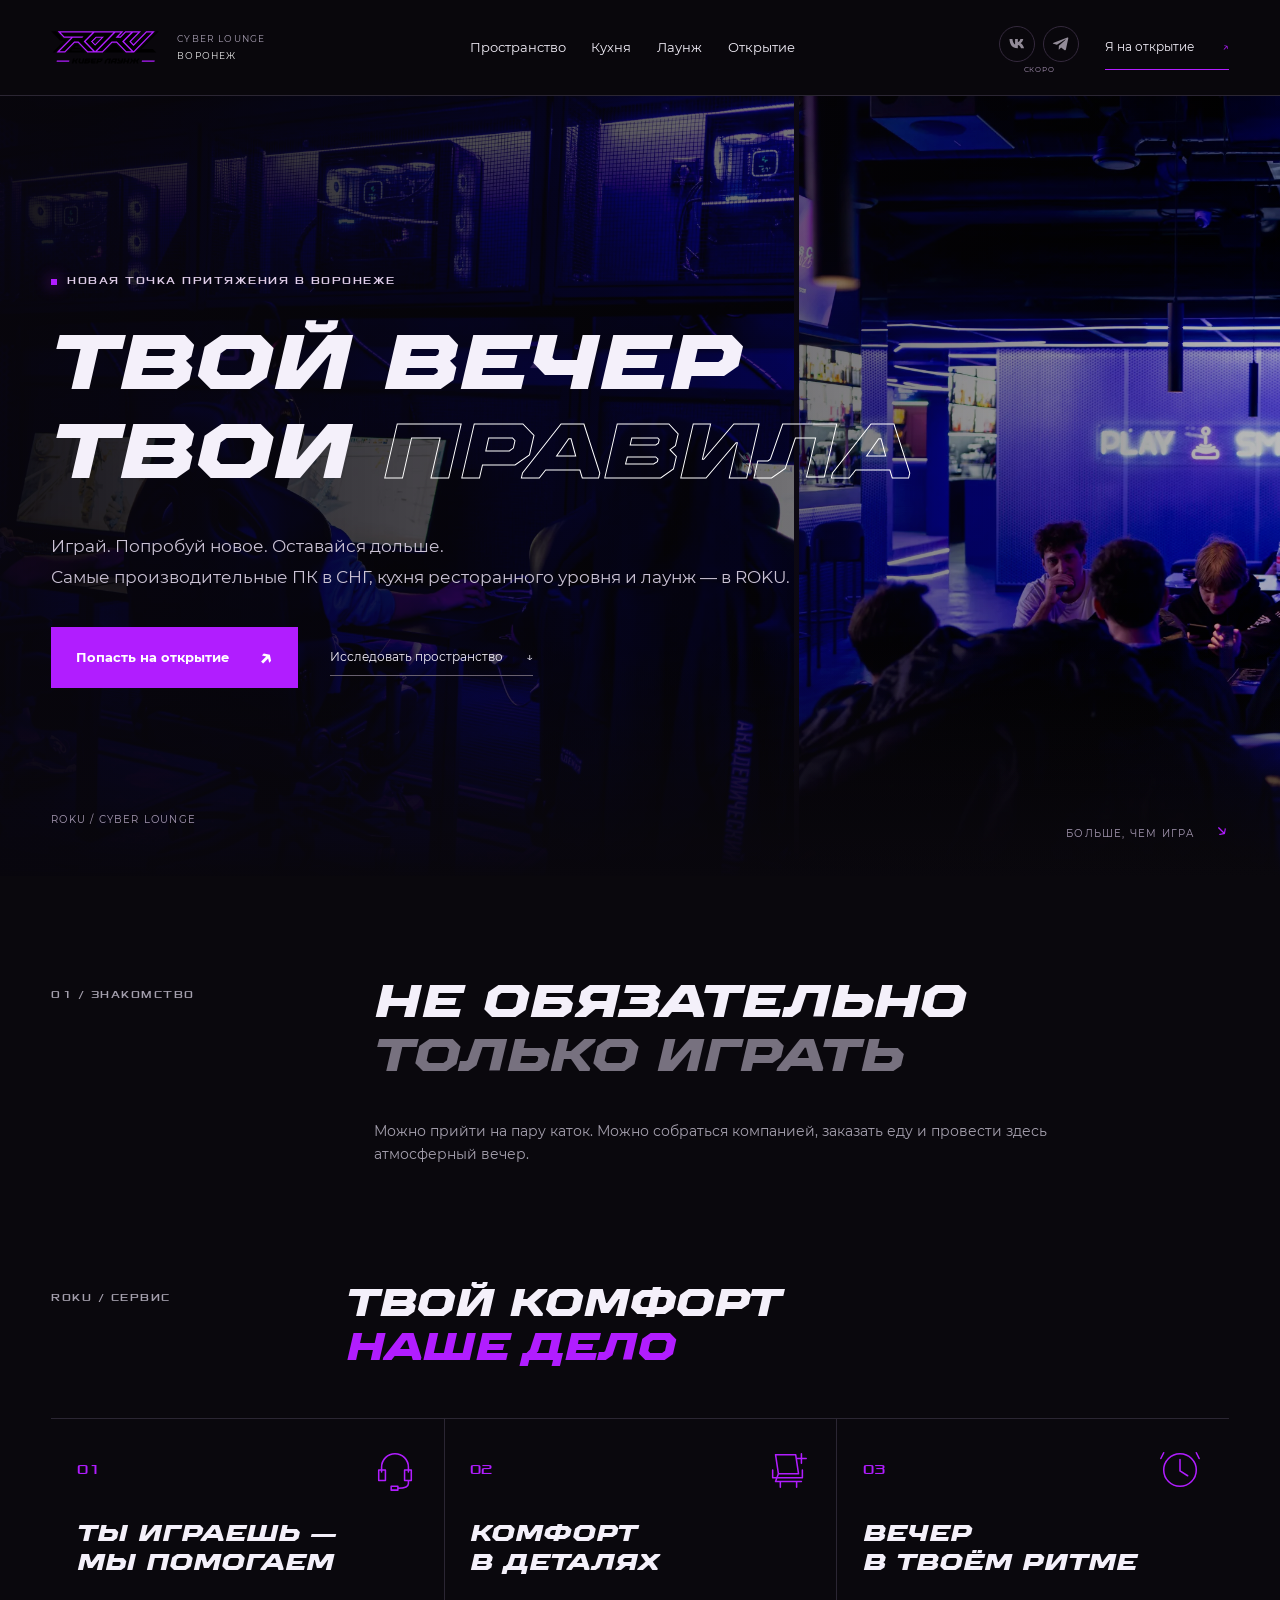
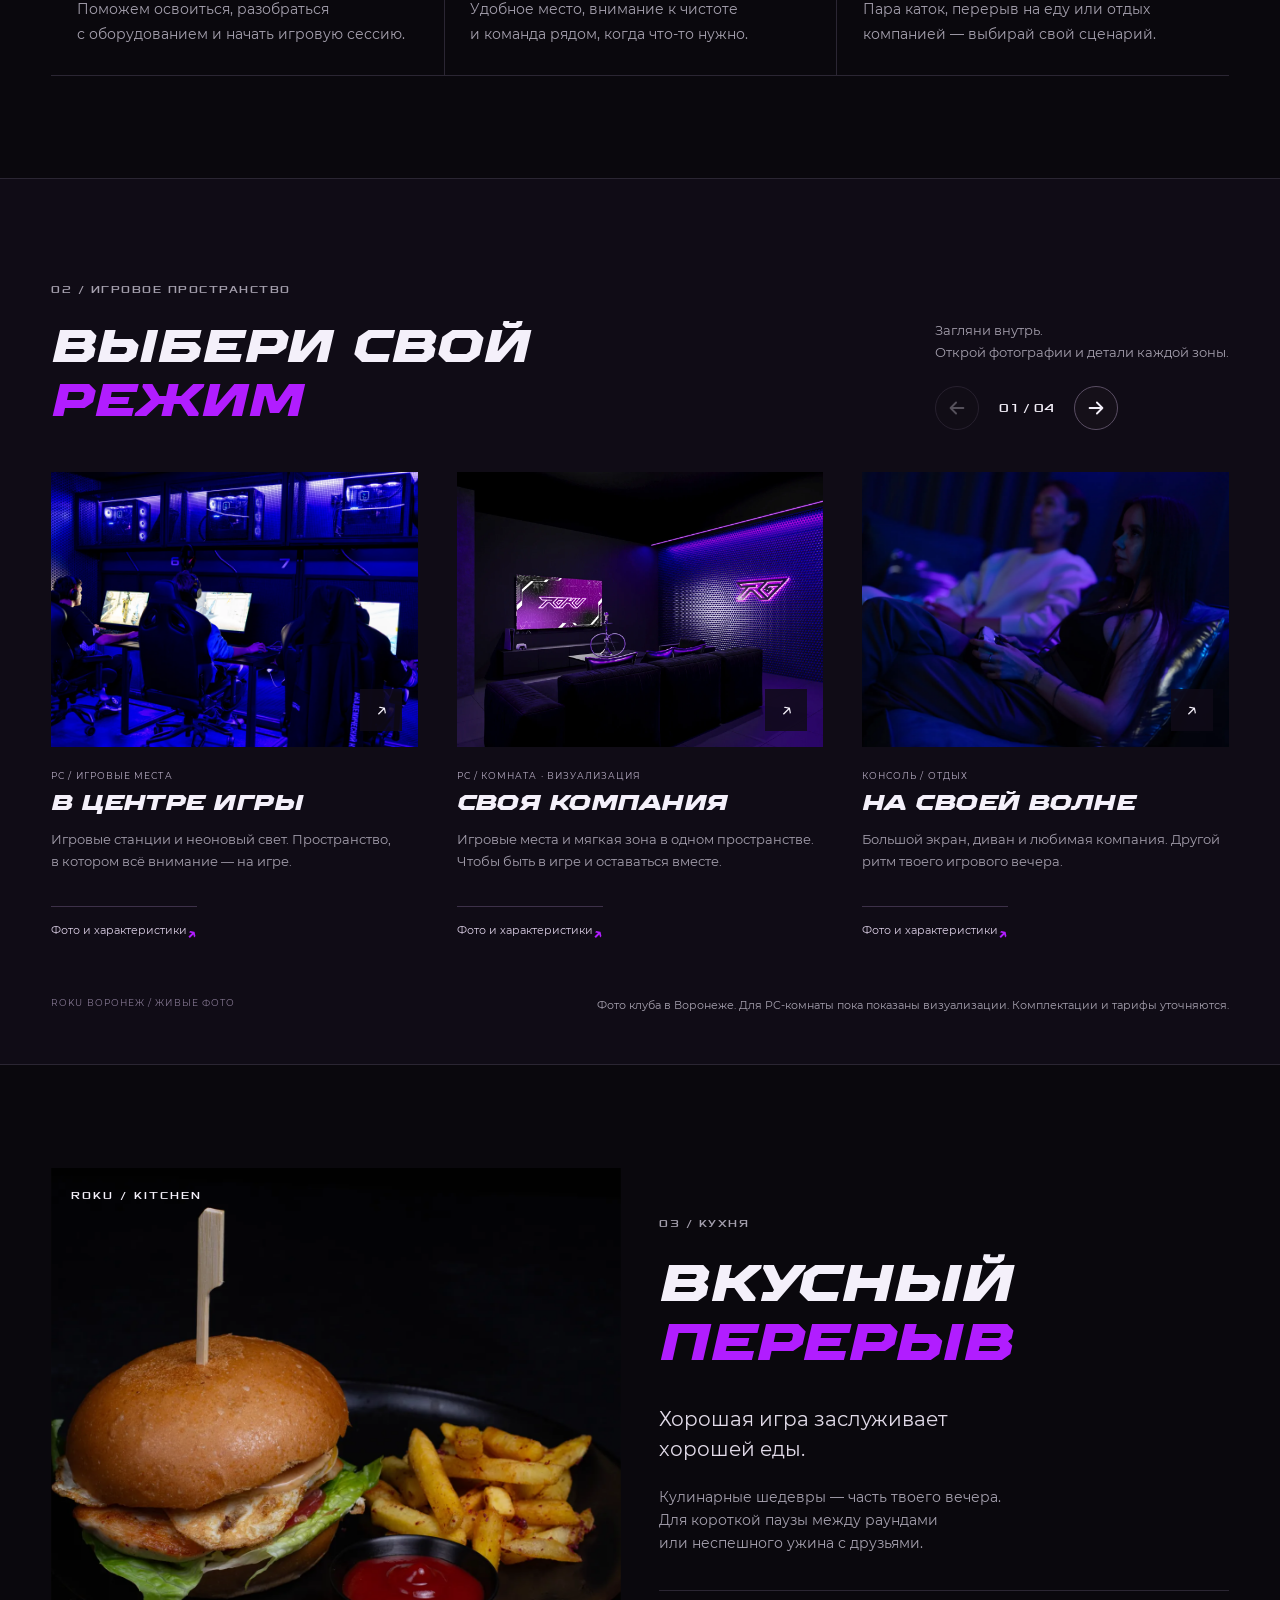
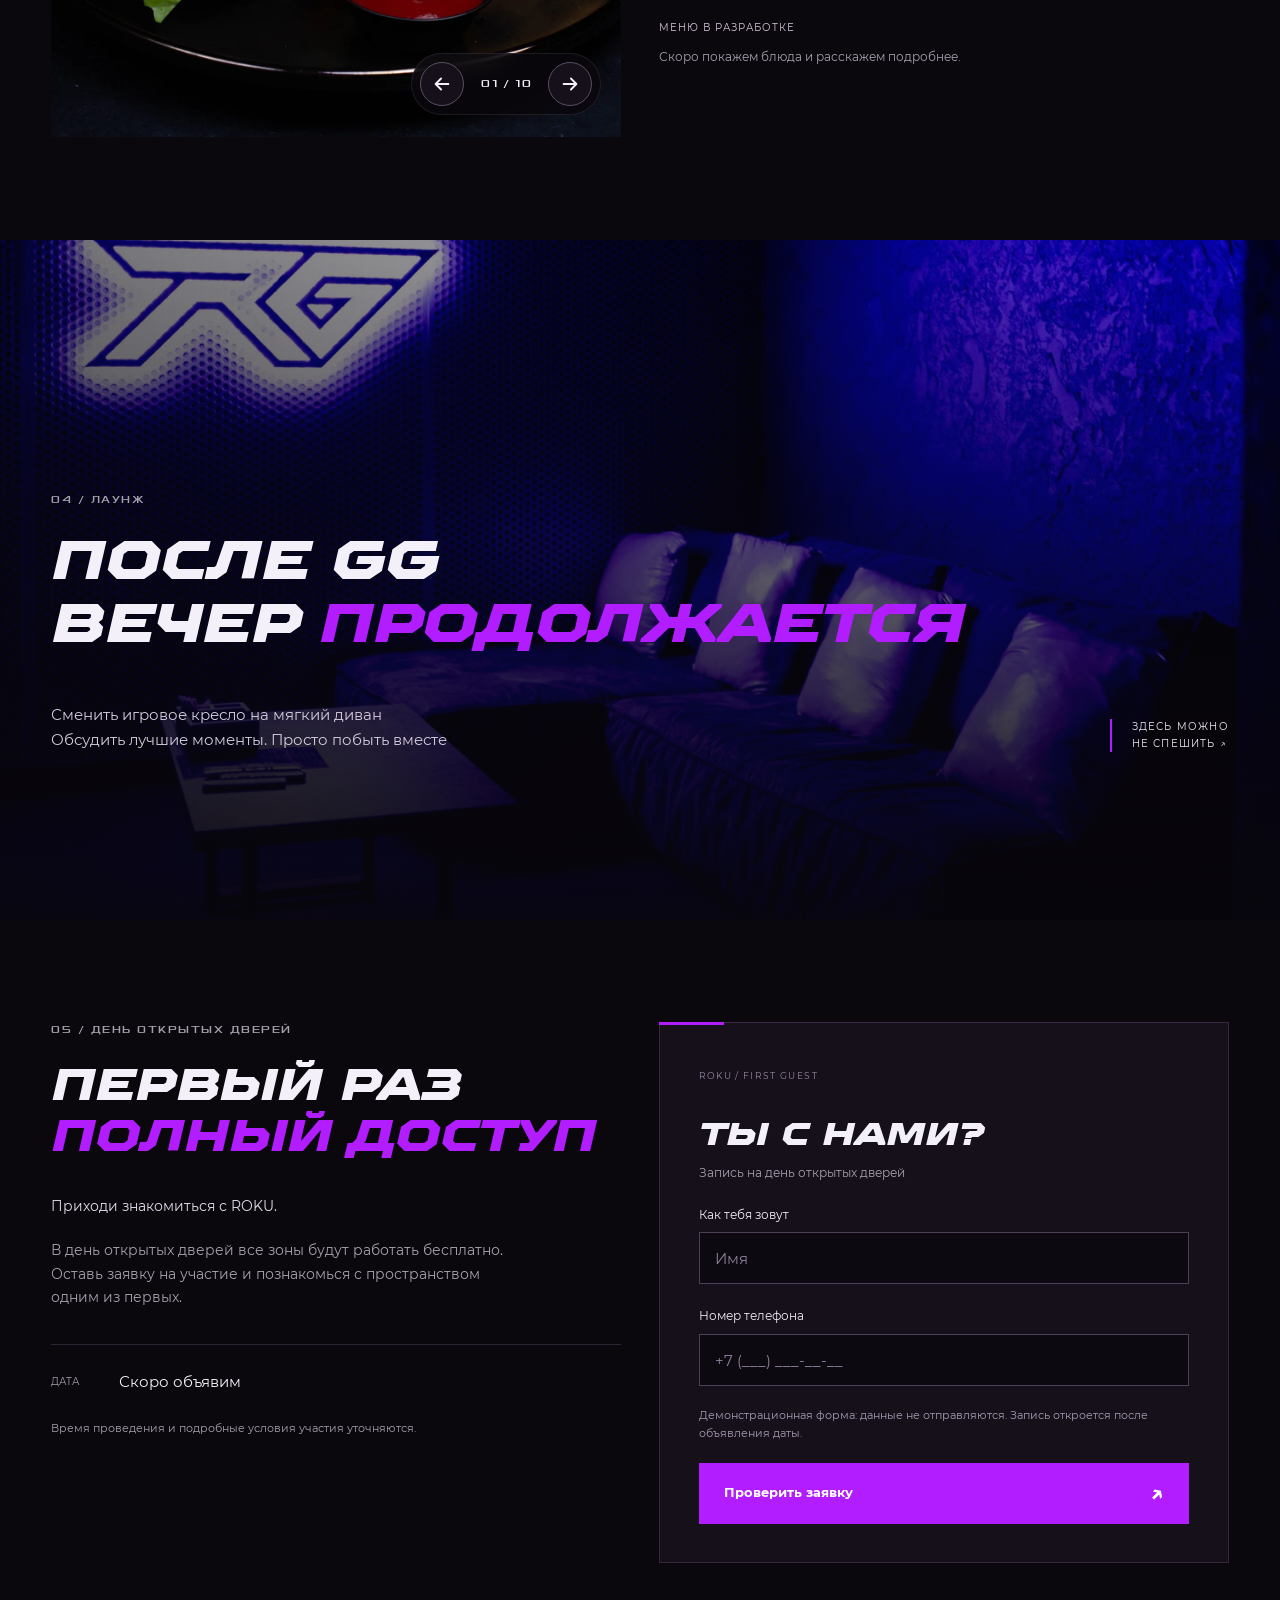
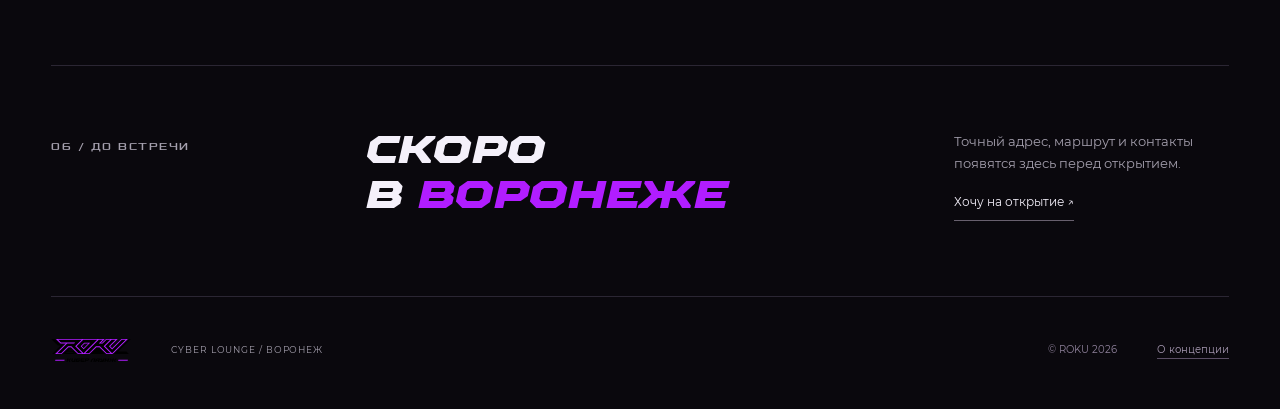
==== index.html @ 4ea064a1 "Unify responsive grid across phones tablets and desktops" ====
<!doctype html>
<html lang="ru"><head><meta charset="UTF-8"><meta name="viewport" content="width=device-width, initial-scale=1"><meta name="theme-color" content="#0a080d"><meta name="description" content="ROKU Cyber Lounge в Воронеже. Игровое пространство, кухня и лаунж. Познакомься с пространством нового клуба."><title>ROKU — Cyber Lounge · Воронеж</title><link rel="preload" href="assets/Xolonium-Bold.otf" as="font" type="font/otf" crossorigin><link rel="stylesheet" href="style.css?v=responsive-grid-20261030-7"></head><body>
<header class="header"><a class="brand" href="#" aria-label="ROKU — на главную"><img src="assets/logo.svg" alt="ROKU"><span>CYBER LOUNGE<br><b>ВОРОНЕЖ</b></span></a><nav id="navigation" aria-label="Разделы сайта"><a href="#space">Пространство</a><a href="#kitchen">Кухня</a><a href="#lounge">Лаунж</a><a href="#opening">Открытие</a></nav><div class="header-socials" aria-label="Социальные сети клуба"><button class="social-icon" type="button" disabled aria-label="ВКонтакте — ссылка скоро" title="ВКонтакте — ссылка скоро"><svg viewBox="0 0 24 24" aria-hidden="true"><path d="M3 6h3.5c.4 4 2 6.1 3.2 6.7V6H13v3.8c1.2-.1 2.6-1.8 3.1-3.8h3.4c-.4 2.4-2 4.3-3.2 5.2 1.3.7 3.2 2.4 4.2 5.8h-3.7c-.6-1.8-2-3.5-3.8-3.7V17h-.4C6.1 17 3.3 12.7 3 6Z"/></svg></button><button class="social-icon" type="button" disabled aria-label="Telegram — ссылка скоро" title="Telegram — ссылка скоро"><svg viewBox="0 0 24 24" aria-hidden="true"><path d="m3.3 10.5 16.3-6.3c.8-.3 1.4.2 1.1 1.3l-2.8 13.2c-.2.9-.8 1.1-1.5.7l-4.3-3.2-2.1 2c-.2.2-.4.4-.8.4l.3-4.4 8-7.3c.3-.3-.1-.4-.5-.2l-9.9 6.2-4.2-1.3c-.9-.3-.9-.8.4-1.1Z"/></svg></button><span class="social-soon">СКОРО</span></div><a class="header-cta" href="#opening">Я на открытие <span>↗</span></a><button class="menu-button" aria-label="Открыть меню" aria-controls="navigation" aria-expanded="false">☰</button></header>
<main>
<section class="hero" aria-labelledby="hero-title"><div class="hero-film" aria-hidden="true"><div class="hero-film-track"><div class="hero-film-group"><img src="assets/live-gaming-wide.webp" alt="" decoding="async" fetchpriority="high"><img src="assets/live-lounge-evening.webp" alt="" decoding="async"><img src="assets/live-gaming-player.webp" alt="" decoding="async"><img src="assets/live-console-company.webp" alt="" decoding="async"><img src="assets/live-lounge-sofa.webp" alt="" decoding="async"><img src="assets/live-pc-detail.webp" alt="" decoding="async"><img src="assets/live-lounge-friends.webp" alt="" decoding="async"><img src="assets/live-company-evening.webp" alt="" decoding="async"></div><div class="hero-film-group"><img src="assets/live-gaming-wide.webp" alt="" decoding="async" fetchpriority="high"><img src="assets/live-lounge-evening.webp" alt="" decoding="async"><img src="assets/live-gaming-player.webp" alt="" decoding="async"><img src="assets/live-console-company.webp" alt="" decoding="async"><img src="assets/live-lounge-sofa.webp" alt="" decoding="async"><img src="assets/live-pc-detail.webp" alt="" decoding="async"><img src="assets/live-lounge-friends.webp" alt="" decoding="async"><img src="assets/live-company-evening.webp" alt="" decoding="async"></div></div></div><div class="hero-shade"></div><div class="hero-content"><div class="eyebrow"><i></i> НОВАЯ ТОЧКА ПРИТЯЖЕНИЯ В ВОРОНЕЖЕ</div><h1 id="hero-title">ТВОЙ ВЕЧЕР<br>ТВОИ <em>ПРАВИЛА</em></h1><p>Играй. Попробуй новое. Оставайся дольше.<br>Самые производительные ПК в СНГ, кухня ресторанного уровня и лаунж — в ROKU.</p><div class="hero-actions"><a class="button" href="#opening">Попасть на открытие <span>↗</span></a><a class="text-link" href="#space">Исследовать пространство <span>↓</span></a></div></div><div class="hero-bottom"><span>ROKU / CYBER LOUNGE</span><span>БОЛЬШЕ, ЧЕМ ИГРА <span class="purple">↘</span></span></div></section>
<section class="intro wrap"><div class="section-label">01 / ЗНАКОМСТВО</div><div><h2>НЕ ОБЯЗАТЕЛЬНО<br><span class="muted">ТОЛЬКО ИГРАТЬ</span></h2><div class="intro-copy"><p>Можно прийти на пару каток. Можно собраться компанией, заказать еду и провести здесь атмосферный вечер.</p></div></div></section>
<section class="service wrap" id="service" aria-labelledby="service-title"><div class="service-heading"><div class="section-label">ROKU / СЕРВИС</div><h2 id="service-title">ТВОЙ КОМФОРТ<br><em>НАШЕ ДЕЛО</em></h2></div><div class="service-grid"><article class="service-card"><div class="service-top"><span>01</span><svg viewBox="0 0 48 48" aria-hidden="true"><path d="M10 26v-5a14 14 0 0 1 28 0v5M10 24H7v11h7V24h-4Zm28 0h3v11h-7V24h4ZM38 35v3c0 4-5 5-11 5m-7-2h7v4h-7z"/></svg></div><h3>ТЫ ИГРАЕШЬ —<br>МЫ ПОМОГАЕМ</h3><p>Поможем освоиться, разобраться с оборудованием и начать игровую сессию.</p></article><article class="service-card"><div class="service-top"><span>02</span><svg viewBox="0 0 48 48" aria-hidden="true"><path d="M11 8h21l3 20H14L11 8Zm3 20-3 8h27M16 36v6m17-6v6M8 24v8h31v-8M38 7v10m-5-5h10"/></svg></div><h3>КОМФОРТ<br>В ДЕТАЛЯХ</h3><p>Удобное место, внимание к чистоте и команда рядом, когда что-то нужно.</p></article><article class="service-card"><div class="service-top"><span>03</span><svg viewBox="0 0 48 48" aria-hidden="true"><circle cx="24" cy="24" r="17"/><path d="M24 13v12l8 5M7 6l-3 6m37-6 3 6"/></svg></div><h3>ВЕЧЕР<br>В ТВОЁМ РИТМЕ</h3><p>Пара каток, перерыв на еду или отдых компанией — выбирай свой сценарий.</p></article></div></section>
<section class="space-section" id="space"><div class="wrap section-top"><div><div class="section-label">02 / ИГРОВОЕ ПРОСТРАНСТВО</div><h2>ВЫБЕРИ СВОЙ<br><em>РЕЖИМ</em></h2></div><div class="section-aside"><p>Загляни внутрь.<br>Открой фотографии и детали каждой зоны.</p><div class="carousel-controls"><button class="round" id="zone-prev" aria-label="Предыдущие зоны"><svg viewBox="0 0 24 24" aria-hidden="true" focusable="false"><path d="M19 12H5m6-6-6 6 6 6"/></svg></button><span id="zone-position" aria-live="polite">01 / 04</span><button class="round" id="zone-next" aria-label="Следующие зоны"><svg viewBox="0 0 24 24" aria-hidden="true" focusable="false"><path d="M5 12h14m-6-6 6 6-6 6"/></svg></button></div></div></div><div class="zone-track" id="zone-track" aria-label="Галерея пространств"></div><div class="wrap space-note"><span>ROKU ВОРОНЕЖ / ЖИВЫЕ ФОТО</span><p>Фото клуба в Воронеже. Для PC-комнаты пока показаны визуализации. Комплектации и тарифы уточняются.</p></div></section>
<section class="kitchen wrap" id="kitchen"><div class="kitchen-photo food-gallery" role="region" aria-label="Фотографии блюд кухни ROKU"><div class="food-track" id="food-track" tabindex="0" aria-label="Галерея блюд, листай в сторону"><figure class="food-slide"><img src="assets/food-burger.webp" loading="lazy" alt="Бургер с картофелем фри из кухни ROKU"></figure><figure class="food-slide"><img src="assets/food-pizza.webp" loading="lazy" alt="Пицца из кухни ROKU"></figure><figure class="food-slide"><img src="assets/food-sandwich.webp" loading="lazy" alt="Сэндвич из кухни ROKU"></figure><figure class="food-slide"><img src="assets/food-pasta.webp" loading="lazy" alt="Паста из кухни ROKU"></figure><figure class="food-slide"><img src="assets/food-salad.webp" loading="lazy" alt="Салат из кухни ROKU"></figure><figure class="food-slide"><img src="assets/food-breakfast.webp" loading="lazy" alt="Завтрак из кухни ROKU"></figure><figure class="food-slide"><img src="assets/food-potatoes.webp" loading="lazy" alt="Картофельное блюдо из кухни ROKU"></figure><figure class="food-slide"><img src="assets/food-rice.webp" loading="lazy" alt="Горячее блюдо с рисом из кухни ROKU"></figure><figure class="food-slide"><img src="assets/food-shrimp.webp" loading="lazy" alt="Креветки из кухни ROKU"></figure><figure class="food-slide"><img src="assets/food-wrap.webp" loading="lazy" alt="Ролл из кухни ROKU"></figure></div><span class="photo-mark">ROKU / KITCHEN</span><div class="food-controls"><button class="round" id="food-prev" aria-label="Предыдущее блюдо"><svg viewBox="0 0 24 24" aria-hidden="true"><path d="M19 12H5m6-6-6 6 6 6"/></svg></button><span id="food-count" aria-live="polite">01 / 10</span><button class="round" id="food-next" aria-label="Следующее блюдо"><svg viewBox="0 0 24 24" aria-hidden="true"><path d="M5 12h14m-6-6 6 6-6 6"/></svg></button></div></div><div class="kitchen-copy"><div class="section-label">03 / КУХНЯ</div><h2>ВКУСНЫЙ<br><em>ПЕРЕРЫВ</em></h2><p class="lead">Хорошая игра заслуживает<br>хорошей еды.</p><p>Кулинарные шедевры — часть твоего вечера. Для короткой паузы между раундами или неспешного ужина с друзьями.</p><div class="inline-note"><span>МЕНЮ В РАЗРАБОТКЕ</span><p>Скоро покажем блюда и расскажем подробнее.</p></div></div></section>
<section class="lounge" id="lounge"><img src="assets/live-lounge-sofa.webp" loading="lazy" alt="Лаунж ROKU в Воронеже с мягкими диванами"><div class="lounge-shade"></div><div class="wrap lounge-content"><div class="section-label">04 / ЛАУНЖ</div><h2>ПОСЛЕ GG<br>ВЕЧЕР <em>ПРОДОЛЖАЕТСЯ</em></h2><div class="lounge-bottom"><p>Сменить игровое кресло на мягкий диван<br>Обсудить лучшие моменты. Просто побыть вместе</p><span>ЗДЕСЬ МОЖНО<br>НЕ СПЕШИТЬ ↗</span></div></div></section>
<section class="opening wrap" id="opening"><div class="opening-copy"><div class="section-label">05 / ДЕНЬ ОТКРЫТЫХ ДВЕРЕЙ</div><h2>ПЕРВЫЙ РАЗ<br><em>ПОЛНЫЙ ДОСТУП</em></h2><p class="lead">Приходи знакомиться с ROKU.</p><p>В день открытых дверей все зоны будут работать бесплатно. Оставь заявку на участие и познакомься с пространством одним из первых.</p><div class="opening-meta"><span>ДАТА</span><strong>Скоро объявим</strong></div><p class="small">Время проведения и подробные условия участия уточняются.</p></div><div class="form-panel"><span class="form-number">ROKU / FIRST GUEST</span><h3>ТЫ С НАМИ?</h3><p>Запись на день открытых дверей</p><form id="opening-form"><label for="guest-name">Как тебя зовут</label><input id="guest-name" name="name" autocomplete="given-name" placeholder="Имя" required maxlength="60"><label for="guest-phone">Номер телефона</label><input id="guest-phone" name="phone" type="tel" inputmode="tel" autocomplete="tel" placeholder="+7 (___) ___-__-__" required><p class="form-demo">Демонстрационная форма: данные не отправляются. Запись откроется после объявления даты.</p><button class="button" type="submit">Проверить заявку <span>↗</span></button><p id="form-status" role="status" tabindex="-1"></p></form></div></section>
<section class="contacts wrap" id="contacts"><div class="section-label">06 / ДО ВСТРЕЧИ</div><h2>СКОРО<br>В <em>ВОРОНЕЖЕ</em></h2><div class="contact-note"><p>Точный адрес, маршрут и контакты появятся здесь перед открытием.</p><a class="text-link" href="#opening">Хочу на открытие ↗</a></div></section>
</main><footer class="wrap"><a class="brand" href="#" aria-label="ROKU — наверх"><img src="assets/logo.svg" alt="ROKU"></a><p>CYBER LOUNGE / ВОРОНЕЖ</p><span>© ROKU 2026</span><button class="footer-link" id="project-info">О концепции</button></footer><a class="mobile-cta button" href="#opening">На открытие <span>↗</span></a>
<dialog id="zone-dialog" aria-labelledby="dialog-title"><button class="dialog-close round" aria-label="Закрыть галерею"><svg viewBox="0 0 24 24" aria-hidden="true" focusable="false"><path d="m6 6 12 12M18 6 6 18"/></svg></button><div class="dialog-grid"><div class="dialog-gallery"><img id="dialog-image" alt=""><div class="gallery-toolbar"><button class="round" id="photo-prev" aria-label="Предыдущее фото"><svg viewBox="0 0 24 24" aria-hidden="true" focusable="false"><path d="M19 12H5m6-6-6 6 6 6"/></svg></button><span id="photo-count" aria-live="polite"></span><button class="round" id="photo-next" aria-label="Следующее фото"><svg viewBox="0 0 24 24" aria-hidden="true" focusable="false"><path d="M5 12h14m-6-6 6 6-6 6"/></svg></button></div><div id="thumbnails" class="thumbnails"></div></div><div class="dialog-info"><span class="section-label" id="dialog-type"></span><h2 id="dialog-title"></h2><p id="dialog-description"></p><h3>ХАРАКТЕРИСТИКИ</h3><dl id="specs"></dl><p class="small">Точная комплектация, вместимость и тарифы будут объявлены перед открытием.</p><a class="button" href="#opening" id="dialog-cta">Хочу на открытие ↗</a></div></div></dialog>
<dialog id="info-dialog" aria-labelledby="info-title"><button class="dialog-close round" aria-label="Закрыть"><svg viewBox="0 0 24 24" aria-hidden="true" focusable="false"><path d="m6 6 12 12M18 6 6 18"/></svg></button><div class="info-inner"><div class="section-label">ROKU / КОНЦЕПЦИЯ</div><h2 id="info-title">ПЕРВОЕ ЗНАКОМСТВО</h2><p>Это дизайн-концепция будущего сайта ROKU в Воронеже. Использованы живые фотографии клуба в Воронеже и блюд кухни ROKU. Для PC-комнаты пока показаны предоставленные визуализации. Группировка пространств предварительная.</p><p>Комплектации, тарифы, адрес, контакты, дата открытия, меню и документы появятся после подтверждения клубом. Демонстрационная форма ничего не отправляет и не сохраняет.</p></div></dialog>
<script src="app.js?v=responsive-grid-20261030-7"></script></body></html>
---- style.css ----
@font-face{font-family:Montserrat;src:url("assets/Montserrat-Regular.woff2") format("woff2");font-weight:400;font-display:swap}@font-face{font-family:Montserrat;src:url("assets/Montserrat-Bold.woff2") format("woff2");font-weight:700;font-display:swap}@font-face{font-family:"TT Octosquares Expanded";src:url("assets/TTOctosquaresExp-BlackIt.woff2") format("woff2");font-weight:900;font-style:italic;font-display:swap}@font-face{font-family:Xolonium;src:url('assets/Xolonium-Regular.otf')}@font-face{font-family:Xolonium;src:url('assets/Xolonium-Bold.otf');font-weight:700}:root{--bg:#0a080d;--ink:#f4f0fa;--muted:#a5a0ae;--purple:#b11dff;--line:#2b2633}*{box-sizing:border-box}html{scroll-behavior:smooth;scroll-padding-top:100px}body{margin:0;background:var(--bg);color:var(--ink);font:16px/1.65 Montserrat,Arial,sans-serif}body.modal-open{overflow:hidden}a{color:inherit;text-decoration:none}button,input{font:inherit}button,a,input{-webkit-tap-highlight-color:transparent}button{color:inherit;cursor:pointer}button:disabled{opacity:.3;cursor:default}button:focus-visible,a:focus-visible,input:focus-visible{outline:2px solid #e7b7ff;outline-offset:5px}img{display:block;width:100%;object-fit:cover}p{color:var(--muted);margin:0 0 22px}h1,h2,h3{font-family:Xolonium,Arial,sans-serif;line-height:1.16;margin:0;font-weight:700;letter-spacing:-.045em}h1{font-size:clamp(46px,5.9vw,94px)}h2{font-size:clamp(32px,3.6vw,56px)}h3{font-size:25px}em{font-style:normal;color:var(--purple)}.muted{color:#77717f}.wrap{width:min(1320px,calc(100% - 112px));margin:auto}.concept-bar{display:flex;justify-content:center;gap:20px;background:#23102e;padding:6px 20px;font-size:10px;letter-spacing:.12em;color:#ead1fa}.concept-bar span{color:#bca6c9;letter-spacing:0}.header{height:96px;display:flex;align-items:center;gap:32px;padding:0 56px;border-bottom:1px solid var(--line);background:#0a080df5;position:relative;z-index:10}.brand{display:flex;gap:18px;align-items:center}.brand img{width:108px;height:47px;object-fit:contain}.brand span{font-size:9px;line-height:1.8;letter-spacing:.13em;color:#aaa1b5}.brand b{color:#eee;font-weight:400}.header nav{display:flex;gap:28px;margin:auto;font-size:13px}.header nav a:hover{color:var(--purple)}.header-cta{font-size:12px;padding:12px 0;border-bottom:1px solid var(--purple)}.header-cta span{margin-left:25px;color:var(--purple)}.menu-button{display:none}.hero{height:min(780px,calc(100svh - 123px));min-height:610px;position:relative;overflow:hidden}.hero-photo{position:absolute;inset:0;height:100%;object-position:center 48%}.hero-shade{position:absolute;inset:0;background:linear-gradient(90deg,#08060deb 0%,#08060d91 48%,#08060d10 100%),linear-gradient(0deg,var(--bg),transparent 30%)}.hero-content{position:relative;z-index:1;padding:100px 56px 90px;max-width:1250px}.eyebrow,.section-label{font-size:10px;letter-spacing:.15em;color:var(--muted);font-family:Xolonium,Arial,sans-serif}.eyebrow{display:flex;align-items:center;gap:10px;color:#e1cfea;margin-bottom:33px}.eyebrow i{height:6px;width:6px;background:var(--purple);box-shadow:0 0 15px var(--purple)}.hero h1{max-width:1100px}.hero h1 em{color:#fff;-webkit-text-stroke:1px #fff;color:transparent}.hero p{font-size:17px;color:#cbc3d5;line-height:1.8;margin-top:30px}.hero-actions{display:flex;align-items:center;gap:32px;margin-top:35px}.button{display:flex;align-items:center;justify-content:space-between;gap:30px;background:var(--purple);color:white;padding:18px 24px;border:1px solid var(--purple);font-size:13px;font-weight:bold;transition:background .2s}.button:hover{background:#9320cb;border-color:#9320cb}.button span{font-size:23px;line-height:1}.text-link{font-size:12px;border-bottom:1px solid #68606e;padding:8px 0;display:inline-block}.text-link span{margin-left:20px}.hero-bottom{position:absolute;bottom:28px;left:56px;right:56px;display:flex;justify-content:space-between;font-size:10px;letter-spacing:.12em;color:#a89bb5}.purple{color:var(--purple);font-size:22px;margin-left:16px}.intro{padding-top:105px;padding-bottom:110px;display:grid;grid-template-columns:1fr 3fr;gap:50px}.intro .section-label{padding-top:9px}.intro-copy{display:grid;grid-template-columns:1fr 1fr;gap:42px;margin-top:35px;max-width:730px;font-size:14px}.intro-copy p{margin:0}.space-section{padding:90px 0 50px;background:#100c16;border-top:1px solid var(--line);border-bottom:1px solid var(--line)}.section-top{display:flex;align-items:end;justify-content:space-between;gap:30px;margin-bottom:42px}.section-label{margin-bottom:25px}.section-aside{min-width:250px}.section-aside p{font-size:13px;margin-bottom:23px}.carousel-controls{display:flex;align-items:center;gap:20px}.carousel-controls span{font-size:11px;font-family:Xolonium}.round{border:1px solid #5a4e64;background:#151019;height:44px;width:44px;display:inline-grid;place-items:center;border-radius:50%;font-size:22px;flex-shrink:0}.round:hover{border-color:var(--purple);background:#30133f}.zone-track{display:flex;gap:22px;overflow:auto;scroll-snap-type:x mandatory;scrollbar-width:none;padding:0 56px 15px;scroll-padding-left:56px}.zone-track::-webkit-scrollbar{display:none}.zone-card{flex:0 0 calc((100vw - 156px)/3);scroll-snap-align:start;background:none;text-align:left;border:0;padding:0;min-width:0}.zone-image{overflow:hidden;position:relative;height:360px;background:#1d1228}.zone-image img{height:100%;transition:transform .5s}.zone-card:hover img{transform:scale(1.04)}.zone-image .open-icon{position:absolute;right:16px;bottom:16px;background:#100b18d9;width:42px;height:42px;display:grid;place-items:center;font-size:22px}.zone-category{color:#bbb0c7;letter-spacing:.12em;font-size:9px;display:block;margin:22px 0 8px}.zone-card h3{font-size:23px}.zone-card p{font-size:13px;margin:12px 0 15px}.card-bottom{font-size:11px;display:flex;justify-content:space-between;padding-top:14px;border-top:1px solid #3d3149;color:#d9cde3}.card-bottom b{font-size:16px;color:var(--purple)}.space-note{display:flex;justify-content:space-between;margin-top:34px;gap:25px}.space-note span{font-size:9px;letter-spacing:.12em;color:#897b96}.space-note p{font-size:11px;margin:0}.kitchen{display:grid;grid-template-columns:1.08fr 1fr;gap:90px;padding-top:120px;padding-bottom:120px;align-items:center}.kitchen-photo{position:relative;height:580px}.kitchen-photo img{height:100%;object-position:center 53%}.photo-mark{position:absolute;left:24px;bottom:24px;font-family:Xolonium;font-size:10px;letter-spacing:.2em}.kitchen-copy h2{font-size:clamp(40px,4.2vw,64px)}.lead{font-size:20px;line-height:1.5;color:#e2dbe9}.kitchen-copy .lead{margin-top:28px}.kitchen-copy>p:not(.lead){font-size:14px;max-width:400px}.inline-note{margin-top:35px;padding:22px 0;border-top:1px solid var(--line)}.inline-note span{font-size:10px;letter-spacing:.1em;color:#d7c9e1}.inline-note p{margin:8px 0 0;font-size:12px}.lounge{position:relative;min-height:680px;display:flex;align-items:end}.lounge>img{position:absolute;inset:0;height:100%;object-position:50% 58%}.lounge-shade{position:absolute;inset:0;background:linear-gradient(0deg,#08060df5,transparent 120%),linear-gradient(90deg,#08060d80,transparent)}.lounge-content{position:relative;padding:150px 0 65px}.lounge h2{font-size:clamp(36px,4.2vw,66px);max-width:1000px}.lounge-bottom{display:flex;align-items:end;justify-content:space-between;gap:30px;margin-top:45px}.lounge-bottom p{font-size:15px;color:#d4cbdc;margin:0}.lounge-bottom>span{font-size:10px;letter-spacing:.12em;border-left:2px solid var(--purple);padding-left:20px}.opening{display:grid;grid-template-columns:1.2fr 1fr;gap:110px;padding-top:130px;padding-bottom:130px}.opening-copy h2{font-size:clamp(34px,3.6vw,56px)}.opening-copy>.lead{margin-top:32px}.opening-copy>p{font-size:14px;max-width:470px}.opening-meta{border-top:1px solid var(--line);padding:25px 0;display:flex;gap:40px;align-items:center;margin-top:35px}.opening-meta span{font-size:10px;color:var(--muted)}.opening-meta strong{font-size:15px;font-weight:400}.small{font-size:11px!important;line-height:1.7}.form-panel{background:#151019;border:1px solid #372741;padding:40px;position:relative}.form-panel:before{content:'';position:absolute;left:-1px;top:-1px;width:65px;border-top:3px solid var(--purple)}.form-number{font-size:9px;letter-spacing:.15em;color:#9887a5}.form-panel h3{margin:30px 0 8px;font-size:32px}.form-panel>p{font-size:12px}form label{display:block;font-size:12px;margin:22px 0 8px}input{width:100%;height:52px;background:#0d0911;border:1px solid #4d3e59;padding:0 15px;color:white;border-radius:0;font-size:15px}input::placeholder{color:#8d7d99}.form-demo{font-size:11px;margin:20px 0;color:#a799b1}form .button{width:100%}#form-status{font-size:12px;color:#d9b6ef;margin:15px 0 0}#form-status:empty{display:none}.contacts{border-top:1px solid var(--line);padding-top:65px;padding-bottom:75px;display:grid;grid-template-columns:1fr 2fr 1fr;gap:30px}.contacts .section-label{margin-top:8px}.contacts h2{font-size:40px}.contact-note{font-size:13px}.contact-note p{margin-bottom:10px}footer{padding-top:30px;padding-bottom:35px;border-top:1px solid var(--line);display:flex;align-items:center;gap:40px}footer .brand img{width:80px}footer p{margin:0;font-size:9px;letter-spacing:.1em}footer>span{font-size:10px;color:#8f819b;margin-left:auto}.footer-link{font-size:10px;color:#a99bb4;border:0;background:none;border-bottom:1px solid #5a4e64;padding:0}.mobile-cta{display:none}dialog{background:#100c16;color:var(--ink);border:1px solid #51405e;width:min(1180px,94vw);max-height:90svh;padding:0;overflow:auto}dialog::backdrop{background:#050208dc;backdrop-filter:blur(8px)}.dialog-close{position:absolute;right:18px;top:18px;z-index:3;background:#17101fe8;font-size:30px}.dialog-grid{display:grid;grid-template-columns:1.2fr 1fr}.dialog-gallery{min-width:0;background:#09060d}.dialog-gallery>img{height:540px;object-fit:contain}.gallery-toolbar{display:flex;align-items:center;justify-content:space-between;padding:18px 24px}.gallery-toolbar span{font-family:Xolonium;font-size:11px}.thumbnails{display:flex;gap:8px;padding:0 24px 24px;overflow:auto}.thumbnails button{width:65px;height:56px;border:2px solid transparent;padding:0;background:none;flex-shrink:0}.thumbnails img{height:100%}.thumbnails button[aria-pressed=true]{border-color:var(--purple)}.dialog-info{padding:60px 36px 35px}.dialog-info h2{font-size:30px;margin:20px 0}.dialog-info>p{font-size:14px}.dialog-info h3{font-size:13px;letter-spacing:.02em;margin:35px 0 15px}dl{margin:0 0 24px}dl>div{display:flex;justify-content:space-between;gap:20px;padding:11px 0;border-bottom:1px solid var(--line);font-size:12px}dt{color:#b7a9c3}dd{margin:0;color:#e2d7eb;text-align:right}.dialog-info .button{margin-top:24px}.info-inner{padding:65px;max-width:800px}.info-inner h2{font-size:27px;margin-bottom:25px}.info-inner p{font-size:14px}#info-dialog{max-width:800px}@media(min-width:1600px){.zone-card{flex-basis:420px}.zone-track{padding-left:max(56px,calc((100vw - 1320px)/2))}}@media(max-width:1100px){.header{padding:0 28px;gap:20px}.header nav{gap:18px}.brand span{display:none}.wrap{width:calc(100% - 64px)}.hero-content{padding-left:32px}.hero-bottom{left:32px;right:32px}.zone-track{padding-left:32px;padding-right:32px;scroll-padding-left:32px}.zone-card{flex-basis:calc((100vw - 86px)/2.3)}.zone-image{height:320px}.kitchen{gap:50px}.opening{gap:50px}.intro{grid-template-columns:1fr 3fr;gap:25px}.contacts{grid-template-columns:1fr 2fr}.contact-note{grid-column:2}.dialog-gallery>img{height:470px}}@media(max-width:760px){html{scroll-padding-top:20px}.concept-bar{font-size:8px;padding:7px 10px}.concept-bar span{display:none}.header{height:76px;padding:0 20px;gap:15px}.brand img{width:85px;height:39px}.header-cta{margin-left:auto;font-size:11px}.header-cta span{margin-left:12px}.menu-button{display:block;background:none;border:1px solid #45364f;width:40px;height:40px;font-size:18px}.header nav{display:none;position:absolute;left:0;right:0;top:76px;background:#130d1b;padding:25px;flex-direction:column;border-bottom:1px solid #45364f}.header nav.open{display:flex}.wrap{width:calc(100% - 40px)}.hero{height:690px;min-height:0;max-height:850px}.hero-photo{object-position:62% center}.hero-shade{background:linear-gradient(90deg,#08060dd9,#08060d66),linear-gradient(0deg,#0a080d,transparent 80%)}.hero-content{padding:95px 20px 65px}.eyebrow{font-size:8px;letter-spacing:.07em;margin-bottom:25px;gap:8px}.hero h1{font-size:clamp(33px,8.5vw,60px);letter-spacing:-.055em;line-height:1.25}.hero p{font-size:14px;margin-top:25px;max-width:340px}.hero-actions{align-items:start;flex-direction:column;gap:15px;margin-top:30px}.button{padding:17px 20px;font-size:12px;min-height:52px}.hero-bottom{left:20px;right:20px;bottom:24px;font-size:8px;letter-spacing:.04em}.hero-bottom .purple{font-size:16px;margin-left:4px}.intro{display:block;padding-top:70px;padding-bottom:70px}.section-label{font-size:8px;margin-bottom:23px}.intro h2{font-size:30px}.intro-copy{grid-template-columns:1fr;gap:18px;margin-top:24px;font-size:14px}.space-section{padding:65px 0 30px}.section-top{align-items:start;flex-direction:column;gap:25px;margin-bottom:28px}.section-top h2{font-size:38px}.section-aside{width:100%;display:flex;align-items:center;justify-content:space-between;gap:20px}.section-aside p{font-size:11px;margin:0}.carousel-controls{gap:10px}.carousel-controls span{font-size:9px}.round{height:40px;width:40px}.zone-track{padding:0 20px 10px;scroll-padding-left:20px;gap:15px}.zone-card{flex-basis:83vw}.zone-image{height:340px}.zone-card h3{font-size:24px}.space-note{display:block;margin-top:25px}.space-note p{margin-top:8px}.kitchen{display:flex;flex-direction:column-reverse;gap:30px;padding:70px 0}.kitchen-copy{width:100%}.kitchen-copy h2{font-size:42px}.kitchen-copy>.lead{font-size:18px;margin-top:24px}.inline-note{margin-top:25px;padding-bottom:0}.kitchen-photo{height:440px;width:100%}.lounge{min-height:570px}.lounge>img{object-position:48% center}.lounge-content{padding:100px 0 40px}.lounge h2{font-size:31px;line-height:1.25;overflow-wrap:normal}.lounge-bottom{display:block;margin-top:30px}.lounge-bottom p{font-size:13px}.lounge-bottom>span{display:block;margin-top:28px;font-size:9px}.opening{grid-template-columns:1fr;gap:30px;padding:75px 0}.opening h2{font-size:32px}.opening-copy>p{font-size:14px}.opening-meta{margin-top:25px;padding:20px 0}.form-panel{padding:28px 22px}.form-panel h3{font-size:28px}.contacts{display:block;padding:45px 0}.contacts h2{font-size:35px}.contact-note{margin-top:25px;max-width:290px}footer{padding-bottom:100px;flex-wrap:wrap;gap:20px}footer p{font-size:8px}footer>span{margin-left:0}.mobile-cta{position:fixed;bottom:12px;left:20px;right:20px;z-index:8;display:flex;box-shadow:0 8px 30px #0009}.mobile-cta.hidden{display:none}dialog{width:calc(100% - 20px);max-height:94svh}.dialog-grid{grid-template-columns:1fr}.dialog-gallery>img{height:350px}.dialog-info{padding:20px 24px 30px}.dialog-info h2{font-size:28px}.dialog-close{top:10px;right:10px}.gallery-toolbar{padding:15px}.thumbnails{padding:0 15px 15px}.dialog-info h3{margin-top:25px}.info-inner{padding:65px 24px 30px}.info-inner h2{font-size:24px}}@media(prefers-reduced-motion:reduce){html{scroll-behavior:auto}*{transition:none!important;scroll-behavior:auto!important}}
@media(max-width:760px){.lounge h2{font-size:clamp(22px,7vw,31px)}.dialog-close{position:sticky;float:right;margin:10px 10px -50px 0;top:10px}.dialog-grid,.info-inner{clear:none}}

h1,h2,h3{font-family:"TT Octosquares Expanded",Xolonium,sans-serif;font-weight:900;font-style:italic;letter-spacing:-.025em}h1 em,h2 em{font-style:inherit}

/* Geometric icons stay centered independently of font metrics. */
.round{padding:0;line-height:1;vertical-align:middle}.round svg{display:block;width:22px;height:22px;fill:none;stroke:currentColor;stroke-width:2;stroke-linecap:round;stroke-linejoin:round;pointer-events:none}.dialog-close svg{width:24px;height:24px}

/* Header stays available while browsing every section. */
.header{position:sticky;top:0;z-index:20;backdrop-filter:blur(16px)}.hero{height:min(780px,calc(100svh - 96px))}html{scroll-padding-top:116px}@media(max-width:760px){html{scroll-padding-top:96px}.hero{height:690px}}

.header-socials{display:flex;align-items:center;gap:8px;position:relative;padding-bottom:8px}.social-icon{width:36px;height:36px;display:grid;place-items:center;padding:0;border:1px solid #51405e;border-radius:50%;background:transparent;color:#eee4f5}.social-icon svg{width:20px;height:20px;display:block;fill:currentColor}.social-icon:disabled{opacity:.6;cursor:default}.social-soon{position:absolute;bottom:-6px;left:0;right:0;text-align:center;font-size:7px;letter-spacing:.12em;color:#aa95b7}@media(max-width:1100px){.header{gap:18px}.header nav{gap:16px}}@media(max-width:760px){.header{gap:12px}.header-socials{margin-left:auto;gap:6px}.social-icon{width:32px;height:32px}.header-cta{display:none}.header nav.open .header-socials{margin-left:0}}
.header{transition:transform .24s ease;will-change:transform}.header.header-hidden{transform:translateY(-101%)}

.hero-content>p{max-width:800px}.intro-copy{display:block;max-width:680px}@media(max-width:760px){.intro h2{font-size:clamp(23px,6.3vw,30px)}}

.service{padding:15px 0 105px}.service-heading{display:flex;justify-content:space-between;align-items:start;gap:40px;margin-bottom:45px}.service-heading h2{font-size:clamp(28px,3vw,44px);width:75%}.service-heading .section-label{padding-top:6px}.service-grid{display:grid;grid-template-columns:repeat(3,minmax(0,1fr));border-top:1px solid var(--line);border-bottom:1px solid var(--line)}.service-card{padding:30px 34px 36px 0}.service-card+ .service-card{border-left:1px solid var(--line);padding-left:34px}.service-top{display:flex;justify-content:space-between;align-items:center;margin-bottom:28px}.service-top>span{font-family:Xolonium,sans-serif;font-size:13px;color:var(--purple)}.service-top svg{width:46px;height:46px;fill:none;stroke:var(--purple);stroke-width:1.6;stroke-linecap:round;stroke-linejoin:round}.service-card h3{font-size:clamp(18px,1.75vw,25px);line-height:1.25;letter-spacing:0;margin-bottom:18px}.service-card p{font-size:14px;line-height:1.8;margin:0;max-width:350px}@media(max-width:760px){.service{padding:0 0 65px}.service-heading{display:block;margin-bottom:28px}.service-heading h2{width:100%;font-size:32px}.service-heading .section-label{padding:0}.service-grid{grid-template-columns:1fr}.service-card,.service-card+ .service-card{padding:27px 0;border-left:0}.service-card+ .service-card{border-top:1px solid var(--line)}.service-top{margin-bottom:20px}.service-card h3{font-size:25px}.service-card p{font-size:14px;max-width:420px}}

/* Brief, deliberate motion for a precise neon interface. */
.button{position:relative;isolation:isolate;overflow:hidden;transition:transform .22s ease,background .22s ease,border-color .22s ease,box-shadow .22s ease}
.button::before{content:'';position:absolute;z-index:-1;inset:-70% auto -70% -65%;width:38%;background:linear-gradient(90deg,transparent,#ffffff30,transparent);transform:skewX(-22deg);transition:left .55s ease;pointer-events:none}
.button>span{transition:transform .25s ease}
.header nav a{position:relative;transition:color .2s ease}
.header nav a::after{content:'';position:absolute;left:0;right:0;bottom:-9px;height:1px;background:var(--purple);transform:scaleX(0);transform-origin:left;transition:transform .23s ease}
.header-cta,.text-link{transition:color .22s ease,border-color .22s ease,text-shadow .22s ease}
.header-cta span,.text-link span{display:inline-block;transition:transform .23s ease}
.round{transition:transform .2s ease,background .2s ease,border-color .2s ease,box-shadow .2s ease}
.round svg{transition:transform .22s ease}
.zone-image{transition:box-shadow .3s ease}
.zone-image::after{content:'';position:absolute;inset:0;box-shadow:inset 0 0 0 1px transparent;transition:box-shadow .3s ease;pointer-events:none}
.zone-card .open-icon{transition:background .25s ease,transform .25s ease,box-shadow .25s ease}
.zone-card h3{transition:color .25s ease}
.zone-card .card-bottom{transition:border-color .25s ease,color .25s ease}
.zone-card .card-bottom b{transition:transform .25s ease}
.service-card{position:relative;isolation:isolate;transition:background .3s ease}
.service-card::before{content:'';position:absolute;inset:0;z-index:-1;background:radial-gradient(ellipse at 60% 0%,#b11dff14,transparent 75%);opacity:0;transition:opacity .3s ease;pointer-events:none}
.service-card::after{content:'';position:absolute;top:-1px;left:0;right:0;height:2px;background:var(--purple);transform:scaleX(0);transform-origin:left;transition:transform .3s ease;pointer-events:none}
.service-top svg{transition:transform .3s ease,filter .3s ease}
.service-card h3{transition:color .25s ease}
.thumbnails button{transition:transform .2s ease,border-color .2s ease,filter .2s ease}
@media(hover:hover) and (pointer:fine){
 .button:hover{transform:translateY(-3px);background:#b129fa;border-color:#cc68ff;box-shadow:0 8px 28px #b11dff35}
 .button:hover::before{left:135%}.button:hover>span{transform:translate(3px,-3px)}
 .header nav a:hover::after{transform:scaleX(1)}
 .header-cta:hover,.text-link:hover{color:#e6b9ff;border-color:var(--purple);text-shadow:0 0 18px #b11dff55}
 .header-cta:hover span{transform:translate(3px,-3px)}.text-link:hover span{transform:translateY(3px)}
 .round:not(:disabled):hover{transform:translateY(-2px);box-shadow:0 0 20px #b11dff25}
 #photo-prev:hover svg,#zone-prev:not(:disabled):hover svg{transform:translateX(-2px)}
 #photo-next:hover svg,#zone-next:not(:disabled):hover svg{transform:translateX(2px)}
 .dialog-close:hover svg{transform:rotate(90deg)}
 .zone-card:hover .zone-image{box-shadow:0 10px 35px #0005}
 .zone-card:hover .zone-image::after{box-shadow:inset 0 0 0 1px #b11dff99}
 .zone-card:hover img{transform:scale(1.055)}
 .zone-card:hover .open-icon{transform:translate(-3px,-3px);background:var(--purple);box-shadow:0 0 22px #b11dff45}
 .zone-card:hover h3{color:#dfb1ff}.zone-card:hover .card-bottom{border-color:#b11dff99;color:#eee0f8}
 .zone-card:hover .card-bottom b{transform:translate(3px,-3px)}
 .service-card:hover::before{opacity:1}.service-card:hover::after{transform:scaleX(1)}
 .service-card:hover .service-top svg{transform:translateY(-4px) rotate(-5deg);filter:drop-shadow(0 0 7px #b11dff80)}
 .service-card:hover h3{color:#e3c3fa}
 .thumbnails button:hover{transform:translateY(-2px);border-color:#b11dff99;filter:brightness(1.12)}
}
.button:active,.round:not(:disabled):active{transform:translateY(0) scale(.98)}
.button:focus-visible{box-shadow:0 0 25px #b11dff45}.header nav a:focus-visible::after{transform:scaleX(1)}
@media(prefers-reduced-motion:reduce){*,*::before,*::after{animation:none!important;transition:none!important}.button:hover,.round:hover,.service-card:hover .service-top svg,.thumbnails button:hover{transform:none!important}.button::before{display:none}.zone-card:hover img{transform:none}}
.social-icon{transition:border-color .22s ease,box-shadow .22s ease,color .22s ease}@media(hover:hover) and (pointer:fine){.header-socials:hover .social-icon{border-color:#9b4ac5;color:#d7b4ee;box-shadow:0 0 14px #b11dff18}}
@media(max-width:760px){.mobile-cta{position:fixed}}
/* Hyper mode: holographic surfaces, magnetic controls and short signal glitches. */
@keyframes signal-glitch{0%,100%{text-shadow:none;filter:none}18%{text-shadow:-5px 0 #b11dff,5px 2px #66eaff;transform:skewX(-2deg)}38%{text-shadow:4px -1px #b11dff,-3px 0 #66eaff;transform:skewX(1deg)}60%{text-shadow:-2px 1px #b11dff,2px 0 #66eaff;transform:skewX(0)}80%{text-shadow:1px 0 #b11dff;filter:brightness(1.15)}}
@keyframes icon-orbit{0%{transform:translateY(0) rotate(0)}45%{transform:translateY(-9px) rotate(-12deg) scale(1.18)}100%{transform:translateY(-5px) rotate(5deg) scale(1.1)}}
@media(hover:hover) and (pointer:fine) and (prefers-reduced-motion:no-preference){
 .hero h1:hover,.section-top h2:hover,.service-heading h2:hover,.kitchen h2:hover,.opening h2:hover{animation:signal-glitch .55s ease both}
 .service-card,.zone-card{transform-style:preserve-3d;transition:transform .35s cubic-bezier(.2,.8,.2,1),background .3s ease,box-shadow .3s ease}
 .service-card.pointer-live{transform:perspective(1000px) rotateX(var(--rx,0deg)) rotateY(var(--ry,0deg)) translateY(-7px);box-shadow:0 20px 45px #0007}
 .service-card::before{background:radial-gradient(circle at var(--px,50%) var(--py,30%),#b11dff38,transparent 62%)}
 .service-card:hover::after{box-shadow:0 0 18px #b11dff,0 0 35px #b11dff55}
 .service-card:hover .service-top svg{animation:icon-orbit .5s ease both;filter:drop-shadow(0 0 13px #b11dff)}
 .service-card:hover h3{transform:translateZ(18px);text-shadow:0 0 22px #b11dff55}
 .zone-card.pointer-live{transform:perspective(1200px) rotateX(var(--rx,0deg)) rotateY(var(--ry,0deg)) translateY(-6px)}
 .zone-card .zone-image::after{background:radial-gradient(circle at var(--px,50%) var(--py,50%),#d393ff27,transparent 55%);opacity:0;transition:opacity .25s,box-shadow .25s}
 .zone-card:hover .zone-image::after{opacity:1;box-shadow:inset 0 0 0 2px #c243ff,inset 0 0 35px #b11dff33}
 .zone-card:hover .open-icon{transform:translate(-5px,-5px) rotate(-8deg) scale(1.12);box-shadow:0 0 30px #b11dff88}
 .zone-card:hover img{transform:scale(1.09)}
 .button.pointer-live{transform:translate(var(--mx,0px),calc(var(--my,0px) - 4px));box-shadow:0 0 0 1px #d485ff,0 12px 35px #b11dff66,0 0 60px #b11dff22}
 .button:hover{background:linear-gradient(110deg,#9022e5,#ca29ff);border-color:#d48aff}
 .button:hover>span{transform:translate(5px,-5px) rotate(9deg)}
 .round.pointer-live{transform:translate(var(--mx,0px),var(--my,0px));box-shadow:0 0 24px #b11dff55}
 .header nav a:hover{text-shadow:0 0 16px #b11dff,0 0 30px #b11dff66}
 .header nav a:hover::after{box-shadow:0 0 10px var(--purple)}
}
@media(max-width:760px){.contacts h2{font-size:clamp(27px,8vw,35px)}}
@media(max-width:760px){.intro h2{font-size:clamp(20px,6vw,30px)}.kitchen-copy h2{font-size:clamp(34px,10.4vw,42px)}.zone-card:last-child h3{font-size:clamp(16px,4.4vw,23px)}.dialog-info h2{font-size:clamp(20px,6vw,28px)}}
@media(min-width:761px) and (max-width:1100px){.zone-card:last-child h3{font-size:19px}}

/* Continuous panorama and scroll choreography. */
.hero-film{position:absolute;inset:0;overflow:hidden;background:#100b17}
.hero-film-track{display:flex;width:max-content;height:100%;animation:hero-panorama 65s linear infinite;will-change:transform}
.hero-film-group{display:flex;flex:none;height:100%;gap:5px;padding-right:5px}
.hero-film-group img{width:clamp(430px,62vw,1100px);height:100%;flex:none;object-fit:cover;filter:brightness(.78)}
@keyframes hero-panorama{from{transform:translateX(-50%)}to{transform:translateX(0)}}
.hero-shade{pointer-events:none}
.motion-reveal{opacity:0;translate:0 54px;transition:opacity .85s ease,translate 1s cubic-bezier(.16,1,.3,1);transition-delay:var(--reveal-delay,0ms)}
.motion-reveal.is-visible{opacity:1;translate:0 0}
.kitchen-photo.motion-reveal{clip-path:inset(10% 0 10% 0);transition:opacity 1s,translate 1.2s cubic-bezier(.16,1,.3,1),clip-path 1.2s cubic-bezier(.16,1,.3,1)}
.kitchen-photo.is-visible{clip-path:inset(0)}
.lounge>img{scale:1.12;translate:0 var(--scroll-drift,0px);will-change:translate}
.hero-content>*,.hero-bottom{animation:hero-arrive 1s cubic-bezier(.16,1,.3,1) both}
.hero-content>h1{animation-delay:.1s}.hero-content>p{animation-delay:.22s}.hero-actions{animation-delay:.34s}.hero-bottom{animation-delay:.45s}
@keyframes hero-arrive{from{opacity:0;translate:0 35px}to{opacity:1;translate:0 0}}
@media(max-width:760px){.hero-film-group img{width:86vw;min-width:300px}.hero-film-track{animation-duration:48s}.motion-reveal{translate:0 30px}}
@media(prefers-reduced-motion:reduce){.motion-reveal{opacity:1;translate:none;clip-path:none!important}.hero-film-track{animation:none;transform:translateX(-25%);will-change:auto}.lounge>img{translate:none;will-change:auto}.hero-content>*,.hero-bottom{animation:none}}

/* Entrances stay scroll-triggered; only the signal glitch repeats. */
@keyframes heading-glitch-loop{
 0%,86%,100%{text-shadow:none;filter:none;transform:none}
 88%{text-shadow:-5px 0 #b11dff,5px 2px #66eaff;transform:skewX(-2deg)}
 90%{text-shadow:4px -1px #b11dff,-3px 0 #66eaff;transform:skewX(1deg)}
 92%{text-shadow:-2px 1px #b11dff,2px 0 #66eaff;transform:skewX(0)}
 94%{text-shadow:1px 0 #b11dff;filter:brightness(1.15)}
 96%{text-shadow:none;filter:none;transform:none}
}
@media(prefers-reduced-motion:no-preference){
 main .heading-loop,main .heading-loop:hover{animation:heading-glitch-loop 5s linear infinite;animation-play-state:paused}
 main .heading-loop.heading-loop-active{animation-play-state:running}
}

/* Keep the dark overlay on the photo layer, below all lounge copy. */
.lounge{isolation:isolate;overflow:hidden}
.lounge>img{z-index:0}
.lounge-shade{z-index:1;pointer-events:none}
.lounge-content{z-index:2;opacity:1}

/* Typography enters on its own beat, after the section/card surface. */
@media(prefers-reduced-motion:no-preference){
 .text-stage .staged-title{opacity:0;translate:0 38px;transition:opacity .8s ease .85s,translate 1.1s cubic-bezier(.16,1,.3,1) .85s}
 .text-stage .staged-title[data-entrance=left]{translate:-38px 0}
 .text-stage .staged-title[data-entrance=right]{translate:38px 0}
 .text-stage .staged-copy{opacity:0;translate:0 20px;transition:opacity .8s ease 1.1s,translate .9s cubic-bezier(.16,1,.3,1) 1.1s}
 .text-stage.text-stage-ready .staged-title,.text-stage.text-stage-ready .staged-copy{opacity:1;translate:0 0}
 .kitchen-copy.text-stage .staged-title{transition-delay:.95s}
}
@media(max-width:760px) and (prefers-reduced-motion:no-preference){
 .text-stage .staged-title[data-entrance=left]{translate:-18px 0}
 .text-stage .staged-title[data-entrance=right]{translate:18px 0}
 .text-stage.text-stage-ready .staged-title{translate:0 0}
}

/* Food photography: manual carousel with touch and keyboard scrolling. */
.food-gallery{overflow:hidden;background:#100e10;min-width:0}
.food-track{display:flex;width:100%;height:100%;overflow-x:auto;scroll-snap-type:x mandatory;scrollbar-width:none;overscroll-behavior-x:contain}
.food-track::-webkit-scrollbar{display:none}
.food-slide{margin:0;flex:0 0 100%;width:100%;min-width:0;height:100%;scroll-snap-align:start}
.food-slide img{width:100%;height:100%;object-fit:cover}
.food-controls{position:absolute;bottom:22px;right:20px;display:flex;gap:12px;align-items:center;padding:8px;background:#0a080dcf;backdrop-filter:blur(10px);border:1px solid #ffffff16}
.food-controls>span{font-family:Xolonium,sans-serif;font-size:10px;min-width:60px;text-align:center}
.food-gallery .photo-mark{top:20px;bottom:auto;left:20px;pointer-events:none}
@media(max-width:760px){.food-controls{bottom:14px;right:14px}.food-gallery .photo-mark{top:14px;left:14px}}

.food-controls{border-radius:999px}

/* Layered dissolve keeps the last-to-first transition as smooth as every other. */
.food-track.food-enhanced{position:relative;display:block;overflow:hidden;touch-action:pan-y;scroll-snap-type:none}
.food-enhanced .food-slide{position:absolute;inset:0;opacity:0;z-index:0;pointer-events:none;transition:opacity .85s cubic-bezier(.22,.61,.36,1)}
.food-enhanced .food-slide img{scale:1.045;transition:scale 1.5s cubic-bezier(.16,1,.3,1)}
.food-enhanced .food-slide.food-active{opacity:1;z-index:1;pointer-events:auto}
.food-enhanced .food-active img{scale:1}
.food-controls,.food-gallery .photo-mark{z-index:2}
@media(prefers-reduced-motion:reduce){.food-enhanced .food-slide img{scale:1}}

.hero-film-track{animation-duration:120s}@media(max-width:760px){.hero-film-track{animation-duration:90s}}

/* Dissolve only the photo layers, leaving captions and shading untouched. */
.photo-ghost{position:absolute!important;inset:0!important;width:100%!important;height:100%!important;z-index:0;pointer-events:none;opacity:1;transition:opacity .85s ease!important}
.photo-ghost.photo-ghost-out{opacity:0}
.zone-image .open-icon{z-index:2}.zone-image::after{z-index:1}
.dialog-image-stage{position:relative;height:540px;overflow:hidden;background:#09060d}
.dialog-image-stage>#dialog-image{width:100%;height:100%;object-fit:contain}
@media(max-width:1100px){.dialog-image-stage{height:470px}}
@media(max-width:760px){.dialog-image-stage{height:350px}}
@media(prefers-reduced-motion:reduce){.photo-ghost{display:none}}

/* Shared responsive grid: one container, one gutter and consistent photo ratios. */
:root{--page-gutter:clamp(16px,4vw,56px);--content-width:1320px;--grid-gap:clamp(20px,3vw,44px);--section-space:clamp(64px,8vw,120px);--page-edge:max(var(--page-gutter),calc((100vw - var(--content-width))/2))}
.wrap{width:min(var(--content-width),calc(100% - var(--page-gutter)*2));margin-inline:auto}
.wrap>*{min-width:0}
.header{padding-inline:var(--page-edge);gap:clamp(12px,2vw,28px)}
.header nav{gap:clamp(14px,2vw,28px);white-space:nowrap}
.header .brand,.header-socials,.menu-button{flex-shrink:0}
.hero{height:auto;min-height:clamp(620px,calc(100svh - 96px),780px);max-height:none;display:flex;align-items:center}
.hero-content{width:min(var(--content-width),calc(100% - var(--page-gutter)*2));max-width:none;margin-inline:auto;padding:clamp(64px,7vw,100px) 0 100px}
.hero-bottom{left:var(--page-edge);right:var(--page-edge)}
.hero h1{font-size:clamp(28px,6vw,94px)}
.intro{grid-template-columns:minmax(0,1fr) minmax(0,3fr);gap:var(--grid-gap);padding-block:var(--section-space)}
.service{padding-bottom:var(--section-space)}
.service-heading{gap:var(--grid-gap)}.service-heading h2{width:75%;min-width:0}
.service-card,.service-card+ .service-card{padding:28px clamp(16px,2vw,32px)}
.service-card h3{font-size:clamp(17px,1.8vw,25px)}
.space-section{padding-top:var(--section-space)}
.section-top{gap:var(--grid-gap)}
.zone-track{gap:var(--grid-gap);padding-inline:var(--page-edge);scroll-padding-left:var(--page-edge)}
.zone-card{flex-basis:calc((min(var(--content-width),100vw - var(--page-gutter)*2) - var(--grid-gap)*2)/3);display:flex;flex-direction:column}
.zone-image{height:auto;aspect-ratio:4/3;width:100%}
.zone-image>img:not(.photo-ghost){position:absolute;inset:0;width:100%;height:100%}
.zone-card h3{font-size:clamp(18px,1.7vw,24px)}.zone-card:last-child h3{font-size:clamp(16px,1.5vw,23px)}
.zone-card .card-bottom{margin-top:auto}
.kitchen,.opening{display:grid;grid-template-columns:repeat(2,minmax(0,1fr));gap:var(--grid-gap);padding-block:var(--section-space)}
.kitchen-photo{height:auto;width:100%;aspect-ratio:1/1}
.kitchen-copy h2{font-size:clamp(28px,4vw,64px)}
.opening-copy h2{font-size:clamp(26px,3.4vw,54px)}
.form-panel{padding:clamp(24px,3vw,40px)}
.contacts{grid-template-columns:minmax(0,1fr) minmax(0,2fr) minmax(0,1fr);gap:var(--grid-gap)}
.contact-note{grid-column:auto}.contacts h2{font-size:clamp(28px,3vw,40px)}
.dialog-grid{grid-template-columns:repeat(2,minmax(0,1fr))}.dialog-info{min-width:0}
.dialog-image-stage{height:auto;aspect-ratio:1/1}
.dialog-info h2{font-size:clamp(20px,2.2vw,30px)}
@media(max-width:1099px){
 .header{height:80px}.header .brand span{display:none}.header-cta{display:none}
 .zone-card{flex-basis:calc((100vw - var(--page-gutter)*2 - var(--grid-gap))/2)}
 .zone-card h3{font-size:22px}.zone-card:last-child h3{font-size:18px}
 .contacts{grid-template-columns:minmax(0,1fr) minmax(0,2fr)}.contact-note{grid-column:2}
 .lounge h2{font-size:clamp(28px,4vw,52px)}
}
@media(max-width:899px){
 .intro{display:block}.intro .section-label{padding-top:0}
 .service-heading{display:block}.service-heading h2{width:100%;font-size:clamp(26px,4.7vw,40px)}
 .service-grid{display:flex;overflow-x:auto;scroll-snap-type:x mandatory;scrollbar-width:none}
 .service-card,.service-card+ .service-card{flex:0 0 calc((100% - var(--grid-gap))/2);min-width:0;scroll-snap-align:start;border-top:0;border-left:1px solid var(--line);padding:26px 20px}
 .service-card:first-child{border-left:0}.service-card h3{font-size:20px}.service-card p{font-size:13px}
 .section-top{align-items:start;flex-direction:column}.section-aside{width:100%;min-width:0;display:flex;align-items:center;justify-content:space-between;gap:20px}.section-aside p{margin:0}
 .dialog-grid{grid-template-columns:1fr}.dialog-image-stage{aspect-ratio:4/3;max-height:55svh}.dialog-info{padding:24px}
 .dialog-close{position:sticky;float:right;margin:10px 10px -50px 0;top:10px}.dialog-info h2{font-size:clamp(20px,4vw,30px)}
 .opening-copy h2{font-size:clamp(24px,3.5vw,32px)}.form-panel h3{font-size:24px}
}
@media(min-width:640px) and (max-width:899px){
 .kitchen-copy h2{font-size:clamp(26px,4vw,36px)}.kitchen-copy .lead{font-size:17px}
 .kitchen-copy>p:not(.lead),.opening-copy>p{font-size:13px}.inline-note{margin-top:22px}
}
@media(max-width:760px){
 .header{height:76px}.header nav{top:76px}.hero-content{padding-block:72px 100px}
 .hero h1{font-size:clamp(28px,7.7vw,58px)}.hero p{max-width:520px;font-size:14px}
 .intro h2{font-size:clamp(20px,5.7vw,34px)}
 .hero-actions{flex-direction:row;align-items:center;flex-wrap:wrap;gap:16px 24px}
 .mobile-cta{left:var(--page-gutter);right:var(--page-gutter);bottom:max(12px,env(safe-area-inset-bottom))}
 .kitchen{flex-direction:initial}.lounge-content{padding-block:90px 48px}
 .lounge h2{font-size:clamp(22px,4.4vw,34px)}
 footer{gap:20px;flex-wrap:wrap}
}
@media(max-width:639px){
 .hero{min-height:650px}.eyebrow{font-size:7px;letter-spacing:.04em;gap:7px}.eyebrow i{flex-shrink:0}
 .hero-actions{flex-direction:column;align-items:flex-start}.hero-bottom{font-size:7px;gap:12px}
 .service-card,.service-card+ .service-card{flex-basis:86%;padding-inline:16px}.service-card h3{font-size:23px}
 .zone-card{flex-basis:calc(100vw - var(--page-gutter)*2 - 28px)}
 .zone-card h3{font-size:23px}.zone-card:last-child h3{font-size:clamp(17px,4.5vw,23px)}
 .section-top h2{font-size:clamp(30px,8vw,40px)}
 .section-aside{gap:12px}.section-aside p{font-size:11px}.carousel-controls{gap:8px}
 .kitchen,.opening{grid-template-columns:1fr;gap:32px}
 .kitchen-photo{aspect-ratio:4/3}.kitchen-copy h2{font-size:clamp(32px,8.5vw,46px)}
 .kitchen-copy{width:100%}.kitchen-copy .lead{font-size:18px}.opening-copy h2{font-size:clamp(27px,7.5vw,38px)}
 .contacts{display:grid;grid-template-columns:1fr;gap:20px}.contact-note{grid-column:auto;margin-top:0;max-width:400px}
 .contacts .section-label{margin-bottom:0}.contacts h2{font-size:clamp(27px,7.5vw,36px)}
 .lounge{min-height:540px}.lounge h2{font-size:clamp(20px,5.5vw,30px)}
 .space-note{display:block}.space-note p{margin-top:8px}
 input{font-size:16px}.food-controls{gap:8px;padding:6px}.food-controls>span{min-width:56px}
 .button{gap:18px}.form-panel{padding:26px 20px}
}
/* Contain entrance offsets and photo parallax within the page canvas. */
main{overflow:clip}
@media(max-width:360px){.hero h1{font-size:25px}.hero-content{padding-top:64px}.hero .eyebrow{font-size:6.5px}}
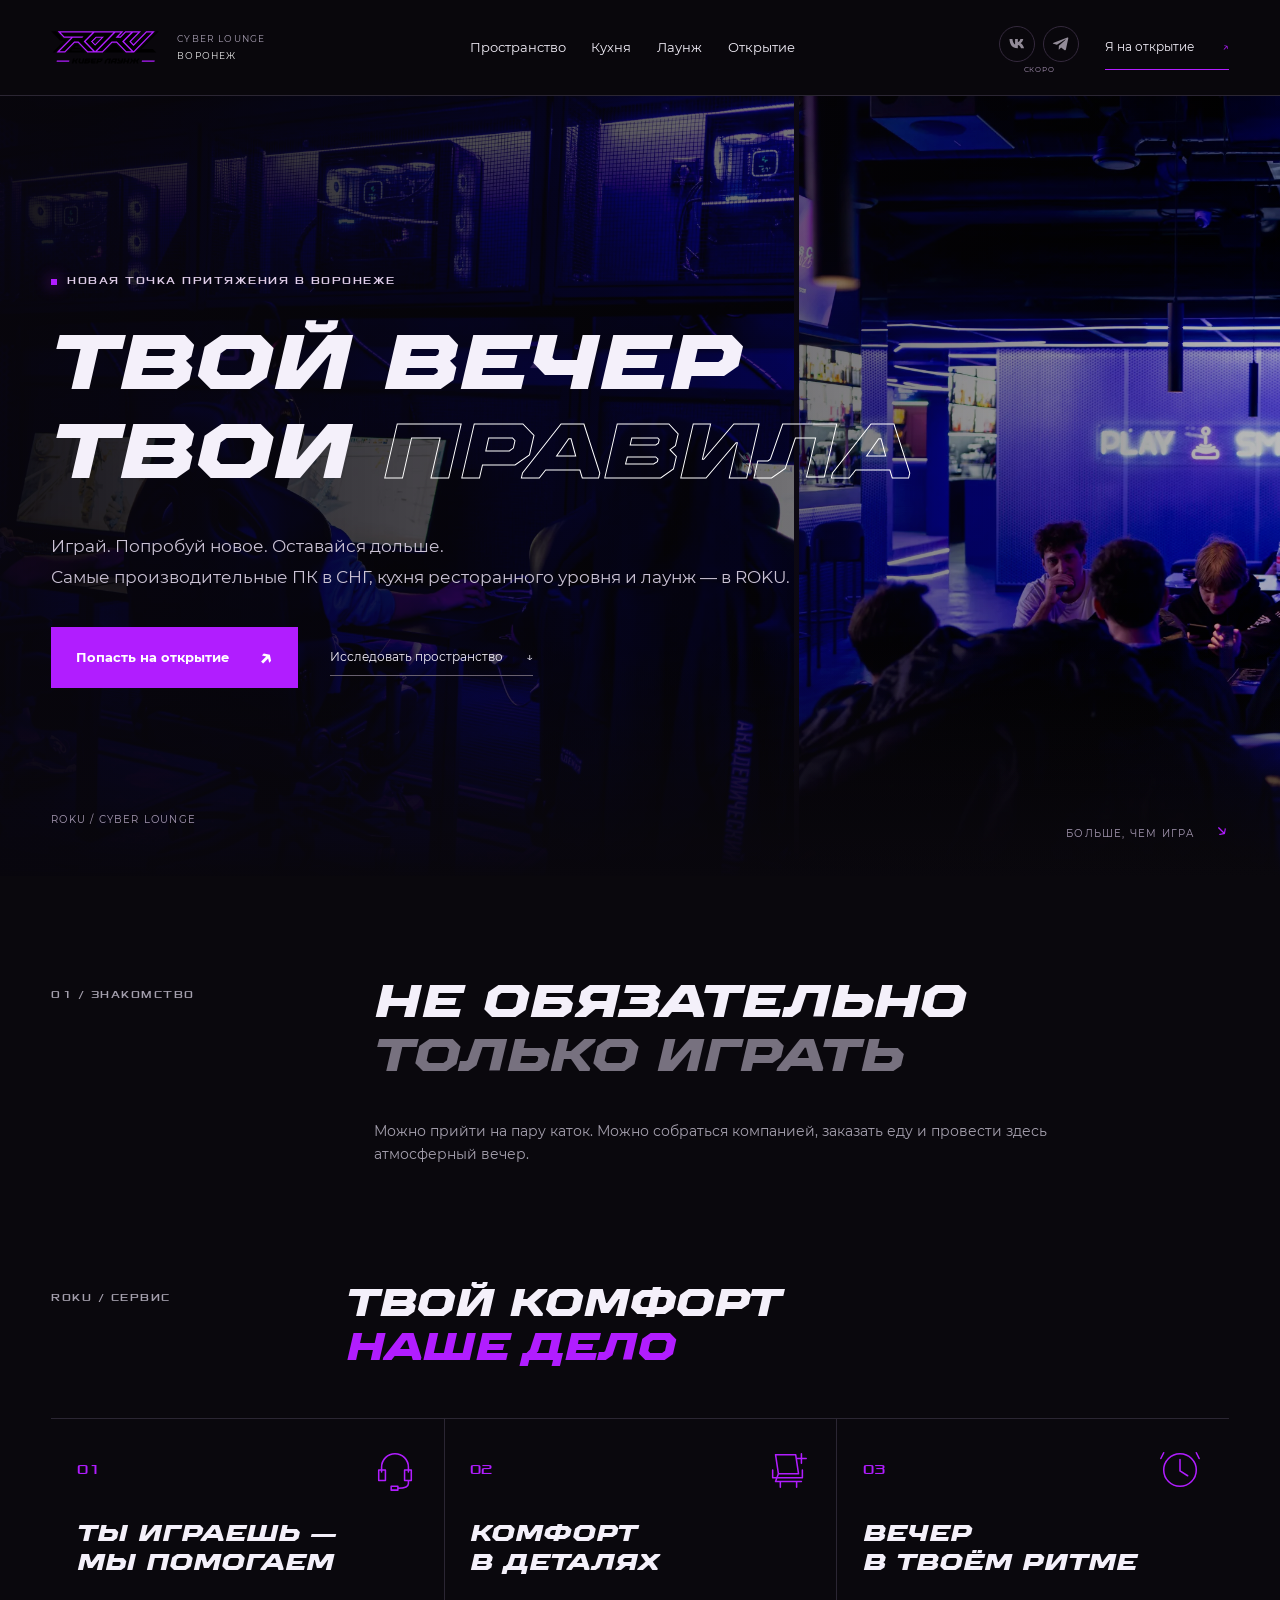
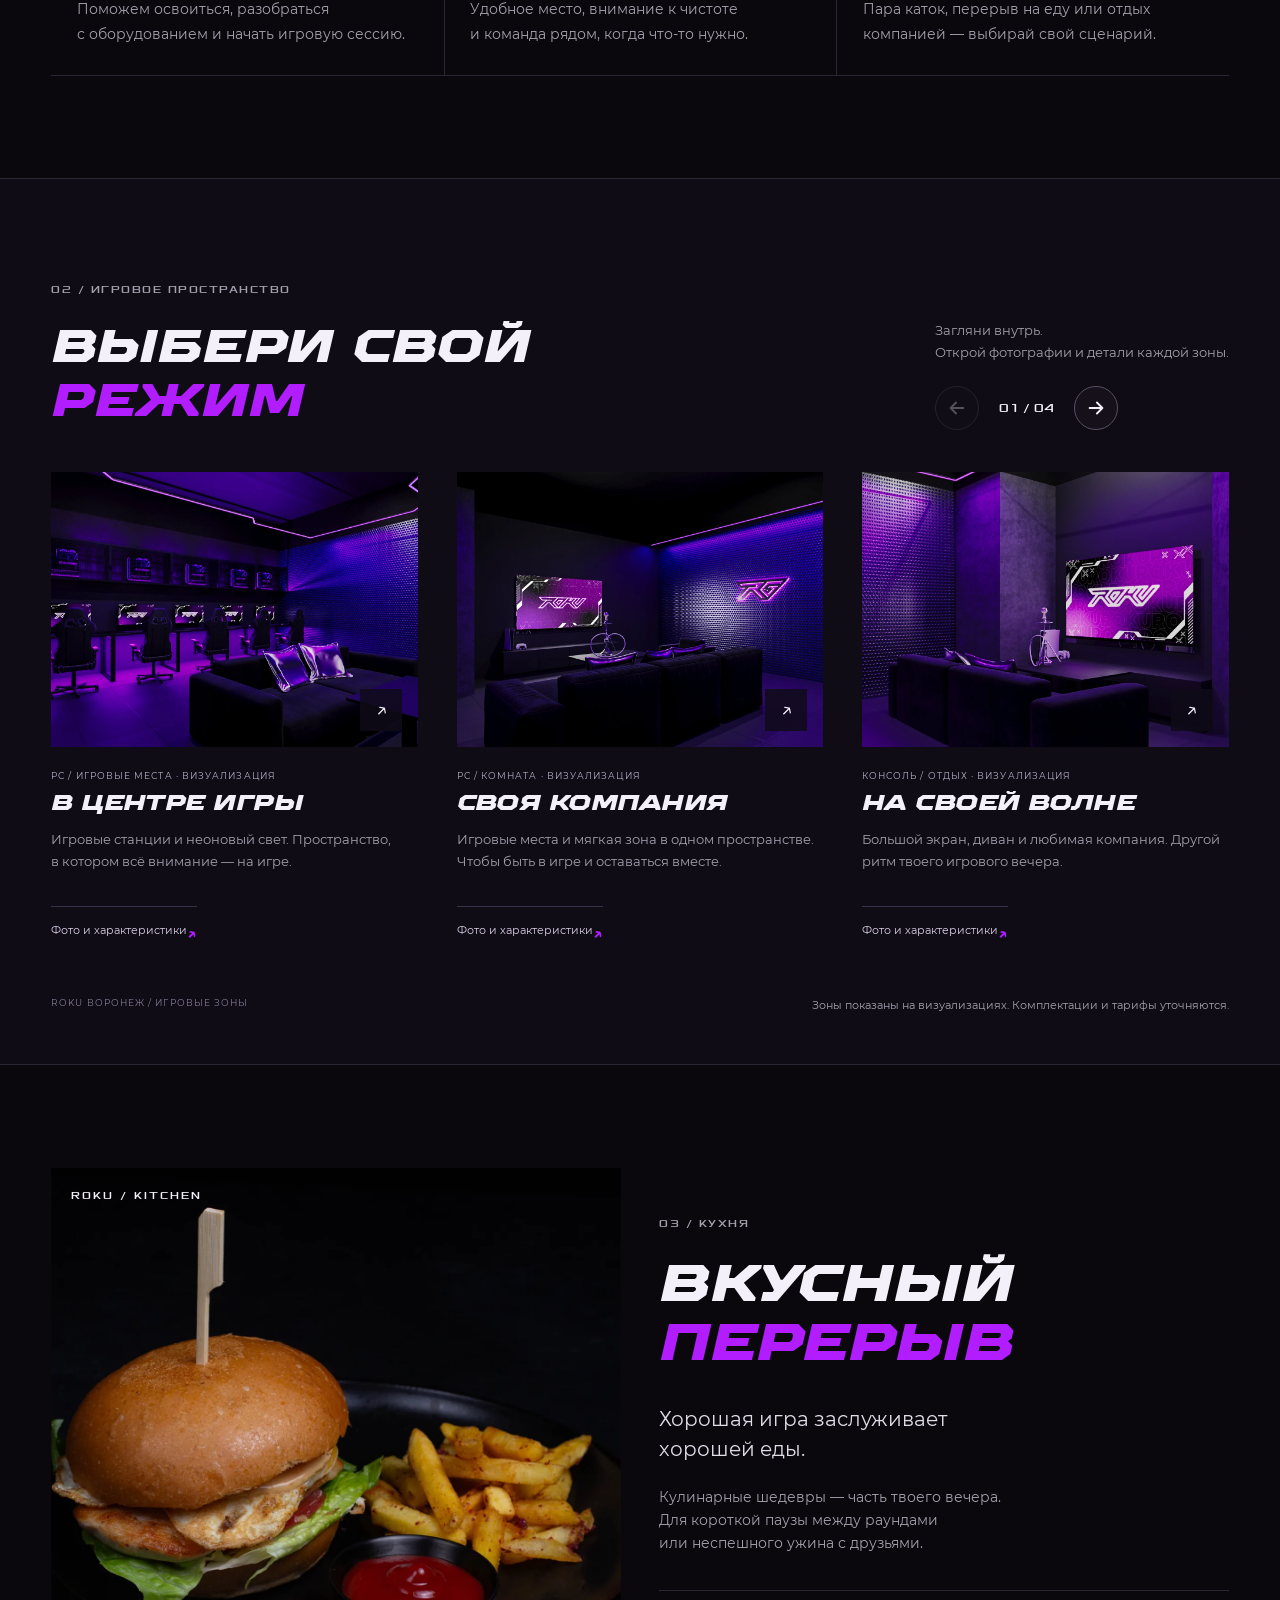
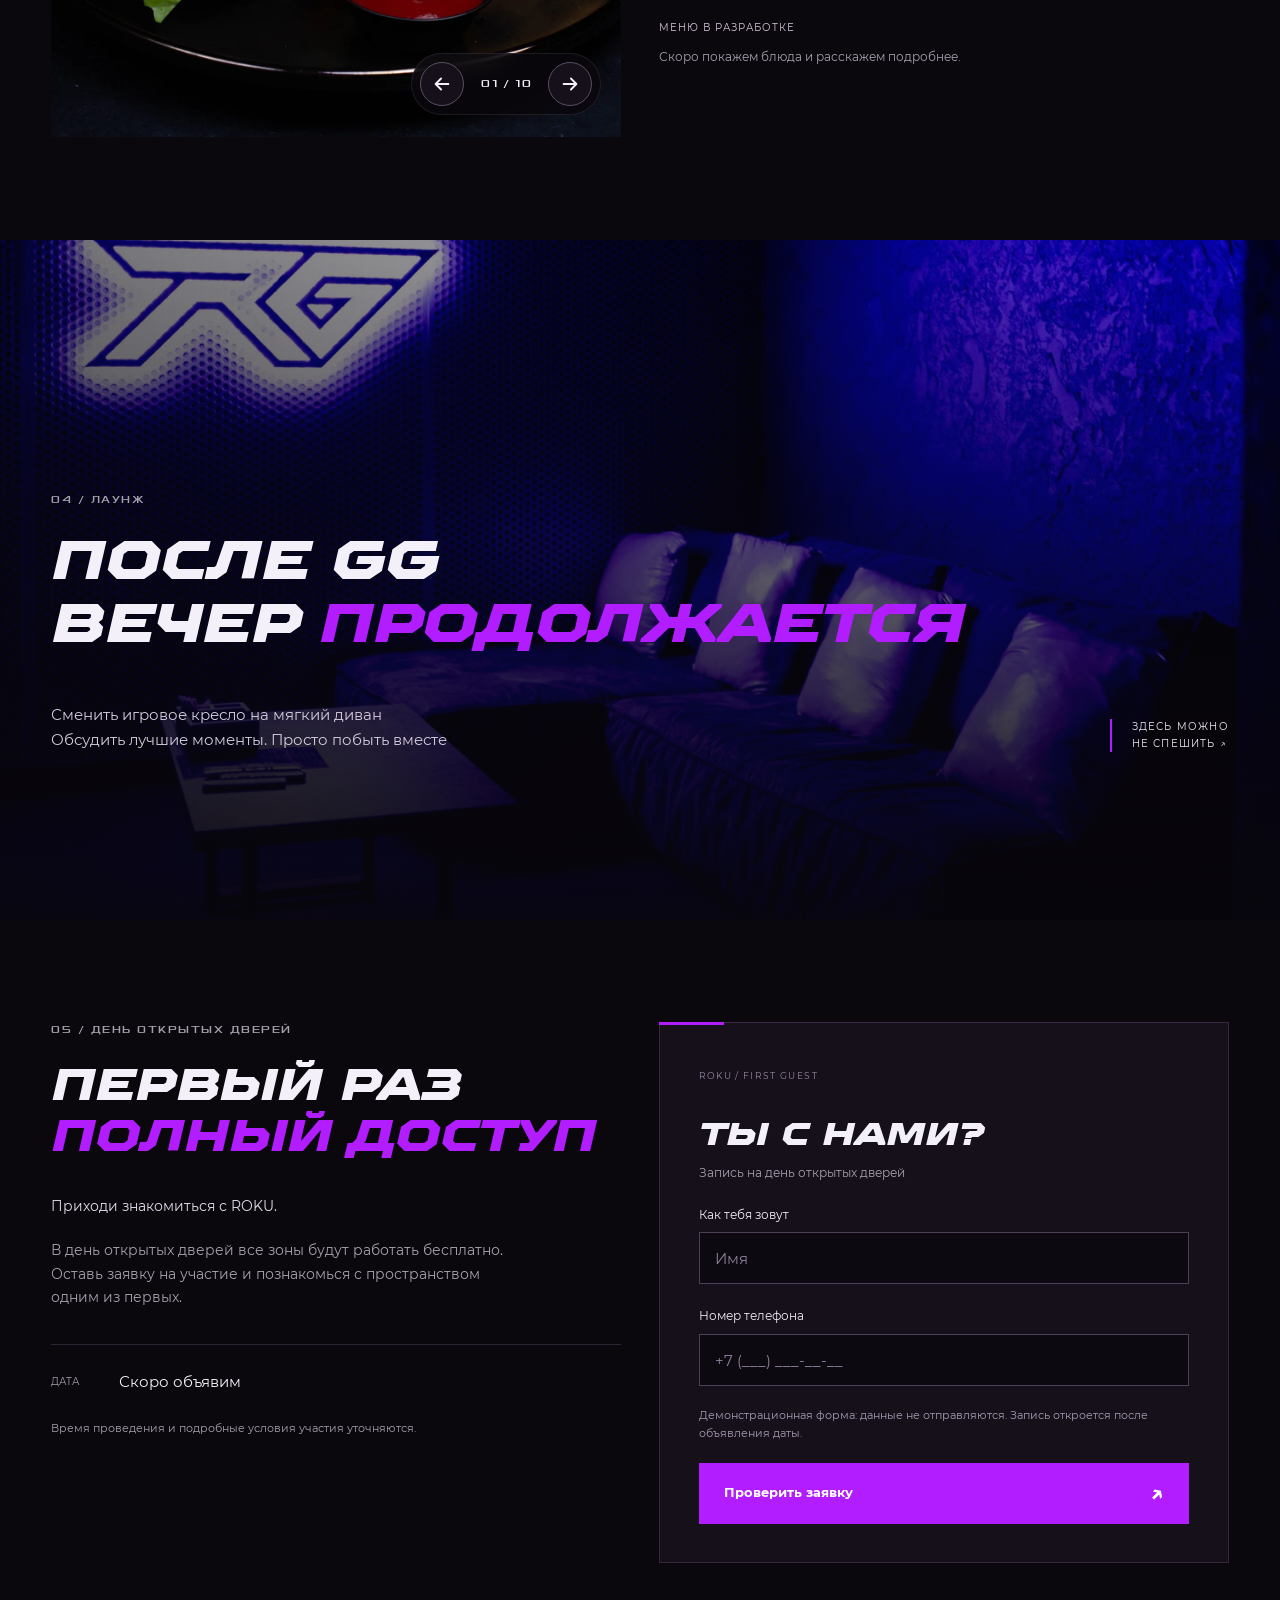
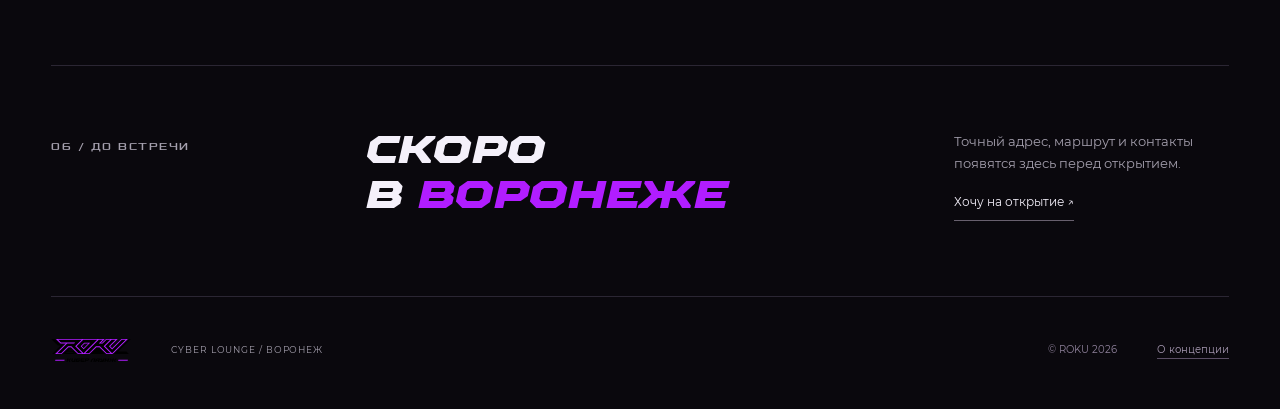
==== commit 366c2bb9: "Restore original zone render galleries" ====
--- a/index.html
+++ b/index.html
@@ -1,11 +1,11 @@
 <!doctype html>
-<html lang="ru"><head><meta charset="UTF-8"><meta name="viewport" content="width=device-width, initial-scale=1"><meta name="theme-color" content="#0a080d"><meta name="description" content="ROKU Cyber Lounge в Воронеже. Игровое пространство, кухня и лаунж. Познакомься с пространством нового клуба."><title>ROKU — Cyber Lounge · Воронеж</title><link rel="preload" href="assets/Xolonium-Bold.otf" as="font" type="font/otf" crossorigin><link rel="stylesheet" href="style.css?v=responsive-grid-20261030-7"></head><body>
+<html lang="ru"><head><meta charset="UTF-8"><meta name="viewport" content="width=device-width, initial-scale=1"><meta name="theme-color" content="#0a080d"><meta name="description" content="ROKU Cyber Lounge в Воронеже. Игровое пространство, кухня и лаунж. Познакомься с пространством нового клуба."><title>ROKU — Cyber Lounge · Воронеж</title><link rel="preload" href="assets/Xolonium-Bold.otf" as="font" type="font/otf" crossorigin><link rel="stylesheet" href="style.css?v=zone-renders-20261030-8"></head><body>
 <header class="header"><a class="brand" href="#" aria-label="ROKU — на главную"><img src="assets/logo.svg" alt="ROKU"><span>CYBER LOUNGE<br><b>ВОРОНЕЖ</b></span></a><nav id="navigation" aria-label="Разделы сайта"><a href="#space">Пространство</a><a href="#kitchen">Кухня</a><a href="#lounge">Лаунж</a><a href="#opening">Открытие</a></nav><div class="header-socials" aria-label="Социальные сети клуба"><button class="social-icon" type="button" disabled aria-label="ВКонтакте — ссылка скоро" title="ВКонтакте — ссылка скоро"><svg viewBox="0 0 24 24" aria-hidden="true"><path d="M3 6h3.5c.4 4 2 6.1 3.2 6.7V6H13v3.8c1.2-.1 2.6-1.8 3.1-3.8h3.4c-.4 2.4-2 4.3-3.2 5.2 1.3.7 3.2 2.4 4.2 5.8h-3.7c-.6-1.8-2-3.5-3.8-3.7V17h-.4C6.1 17 3.3 12.7 3 6Z"/></svg></button><button class="social-icon" type="button" disabled aria-label="Telegram — ссылка скоро" title="Telegram — ссылка скоро"><svg viewBox="0 0 24 24" aria-hidden="true"><path d="m3.3 10.5 16.3-6.3c.8-.3 1.4.2 1.1 1.3l-2.8 13.2c-.2.9-.8 1.1-1.5.7l-4.3-3.2-2.1 2c-.2.2-.4.4-.8.4l.3-4.4 8-7.3c.3-.3-.1-.4-.5-.2l-9.9 6.2-4.2-1.3c-.9-.3-.9-.8.4-1.1Z"/></svg></button><span class="social-soon">СКОРО</span></div><a class="header-cta" href="#opening">Я на открытие <span>↗</span></a><button class="menu-button" aria-label="Открыть меню" aria-controls="navigation" aria-expanded="false">☰</button></header>
 <main>
 <section class="hero" aria-labelledby="hero-title"><div class="hero-film" aria-hidden="true"><div class="hero-film-track"><div class="hero-film-group"><img src="assets/live-gaming-wide.webp" alt="" decoding="async" fetchpriority="high"><img src="assets/live-lounge-evening.webp" alt="" decoding="async"><img src="assets/live-gaming-player.webp" alt="" decoding="async"><img src="assets/live-console-company.webp" alt="" decoding="async"><img src="assets/live-lounge-sofa.webp" alt="" decoding="async"><img src="assets/live-pc-detail.webp" alt="" decoding="async"><img src="assets/live-lounge-friends.webp" alt="" decoding="async"><img src="assets/live-company-evening.webp" alt="" decoding="async"></div><div class="hero-film-group"><img src="assets/live-gaming-wide.webp" alt="" decoding="async" fetchpriority="high"><img src="assets/live-lounge-evening.webp" alt="" decoding="async"><img src="assets/live-gaming-player.webp" alt="" decoding="async"><img src="assets/live-console-company.webp" alt="" decoding="async"><img src="assets/live-lounge-sofa.webp" alt="" decoding="async"><img src="assets/live-pc-detail.webp" alt="" decoding="async"><img src="assets/live-lounge-friends.webp" alt="" decoding="async"><img src="assets/live-company-evening.webp" alt="" decoding="async"></div></div></div><div class="hero-shade"></div><div class="hero-content"><div class="eyebrow"><i></i> НОВАЯ ТОЧКА ПРИТЯЖЕНИЯ В ВОРОНЕЖЕ</div><h1 id="hero-title">ТВОЙ ВЕЧЕР<br>ТВОИ <em>ПРАВИЛА</em></h1><p>Играй. Попробуй новое. Оставайся дольше.<br>Самые производительные ПК в СНГ, кухня ресторанного уровня и лаунж — в ROKU.</p><div class="hero-actions"><a class="button" href="#opening">Попасть на открытие <span>↗</span></a><a class="text-link" href="#space">Исследовать пространство <span>↓</span></a></div></div><div class="hero-bottom"><span>ROKU / CYBER LOUNGE</span><span>БОЛЬШЕ, ЧЕМ ИГРА <span class="purple">↘</span></span></div></section>
 <section class="intro wrap"><div class="section-label">01 / ЗНАКОМСТВО</div><div><h2>НЕ ОБЯЗАТЕЛЬНО<br><span class="muted">ТОЛЬКО ИГРАТЬ</span></h2><div class="intro-copy"><p>Можно прийти на пару каток. Можно собраться компанией, заказать еду и провести здесь атмосферный вечер.</p></div></div></section>
 <section class="service wrap" id="service" aria-labelledby="service-title"><div class="service-heading"><div class="section-label">ROKU / СЕРВИС</div><h2 id="service-title">ТВОЙ КОМФОРТ<br><em>НАШЕ ДЕЛО</em></h2></div><div class="service-grid"><article class="service-card"><div class="service-top"><span>01</span><svg viewBox="0 0 48 48" aria-hidden="true"><path d="M10 26v-5a14 14 0 0 1 28 0v5M10 24H7v11h7V24h-4Zm28 0h3v11h-7V24h4ZM38 35v3c0 4-5 5-11 5m-7-2h7v4h-7z"/></svg></div><h3>ТЫ ИГРАЕШЬ —<br>МЫ ПОМОГАЕМ</h3><p>Поможем освоиться, разобраться с оборудованием и начать игровую сессию.</p></article><article class="service-card"><div class="service-top"><span>02</span><svg viewBox="0 0 48 48" aria-hidden="true"><path d="M11 8h21l3 20H14L11 8Zm3 20-3 8h27M16 36v6m17-6v6M8 24v8h31v-8M38 7v10m-5-5h10"/></svg></div><h3>КОМФОРТ<br>В ДЕТАЛЯХ</h3><p>Удобное место, внимание к чистоте и команда рядом, когда что-то нужно.</p></article><article class="service-card"><div class="service-top"><span>03</span><svg viewBox="0 0 48 48" aria-hidden="true"><circle cx="24" cy="24" r="17"/><path d="M24 13v12l8 5M7 6l-3 6m37-6 3 6"/></svg></div><h3>ВЕЧЕР<br>В ТВОЁМ РИТМЕ</h3><p>Пара каток, перерыв на еду или отдых компанией — выбирай свой сценарий.</p></article></div></section>
-<section class="space-section" id="space"><div class="wrap section-top"><div><div class="section-label">02 / ИГРОВОЕ ПРОСТРАНСТВО</div><h2>ВЫБЕРИ СВОЙ<br><em>РЕЖИМ</em></h2></div><div class="section-aside"><p>Загляни внутрь.<br>Открой фотографии и детали каждой зоны.</p><div class="carousel-controls"><button class="round" id="zone-prev" aria-label="Предыдущие зоны"><svg viewBox="0 0 24 24" aria-hidden="true" focusable="false"><path d="M19 12H5m6-6-6 6 6 6"/></svg></button><span id="zone-position" aria-live="polite">01 / 04</span><button class="round" id="zone-next" aria-label="Следующие зоны"><svg viewBox="0 0 24 24" aria-hidden="true" focusable="false"><path d="M5 12h14m-6-6 6 6-6 6"/></svg></button></div></div></div><div class="zone-track" id="zone-track" aria-label="Галерея пространств"></div><div class="wrap space-note"><span>ROKU ВОРОНЕЖ / ЖИВЫЕ ФОТО</span><p>Фото клуба в Воронеже. Для PC-комнаты пока показаны визуализации. Комплектации и тарифы уточняются.</p></div></section>
+<section class="space-section" id="space"><div class="wrap section-top"><div><div class="section-label">02 / ИГРОВОЕ ПРОСТРАНСТВО</div><h2>ВЫБЕРИ СВОЙ<br><em>РЕЖИМ</em></h2></div><div class="section-aside"><p>Загляни внутрь.<br>Открой фотографии и детали каждой зоны.</p><div class="carousel-controls"><button class="round" id="zone-prev" aria-label="Предыдущие зоны"><svg viewBox="0 0 24 24" aria-hidden="true" focusable="false"><path d="M19 12H5m6-6-6 6 6 6"/></svg></button><span id="zone-position" aria-live="polite">01 / 04</span><button class="round" id="zone-next" aria-label="Следующие зоны"><svg viewBox="0 0 24 24" aria-hidden="true" focusable="false"><path d="M5 12h14m-6-6 6 6-6 6"/></svg></button></div></div></div><div class="zone-track" id="zone-track" aria-label="Галерея пространств"></div><div class="wrap space-note"><span>ROKU ВОРОНЕЖ / ИГРОВЫЕ ЗОНЫ</span><p>Зоны показаны на визуализациях. Комплектации и тарифы уточняются.</p></div></section>
 <section class="kitchen wrap" id="kitchen"><div class="kitchen-photo food-gallery" role="region" aria-label="Фотографии блюд кухни ROKU"><div class="food-track" id="food-track" tabindex="0" aria-label="Галерея блюд, листай в сторону"><figure class="food-slide"><img src="assets/food-burger.webp" loading="lazy" alt="Бургер с картофелем фри из кухни ROKU"></figure><figure class="food-slide"><img src="assets/food-pizza.webp" loading="lazy" alt="Пицца из кухни ROKU"></figure><figure class="food-slide"><img src="assets/food-sandwich.webp" loading="lazy" alt="Сэндвич из кухни ROKU"></figure><figure class="food-slide"><img src="assets/food-pasta.webp" loading="lazy" alt="Паста из кухни ROKU"></figure><figure class="food-slide"><img src="assets/food-salad.webp" loading="lazy" alt="Салат из кухни ROKU"></figure><figure class="food-slide"><img src="assets/food-breakfast.webp" loading="lazy" alt="Завтрак из кухни ROKU"></figure><figure class="food-slide"><img src="assets/food-potatoes.webp" loading="lazy" alt="Картофельное блюдо из кухни ROKU"></figure><figure class="food-slide"><img src="assets/food-rice.webp" loading="lazy" alt="Горячее блюдо с рисом из кухни ROKU"></figure><figure class="food-slide"><img src="assets/food-shrimp.webp" loading="lazy" alt="Креветки из кухни ROKU"></figure><figure class="food-slide"><img src="assets/food-wrap.webp" loading="lazy" alt="Ролл из кухни ROKU"></figure></div><span class="photo-mark">ROKU / KITCHEN</span><div class="food-controls"><button class="round" id="food-prev" aria-label="Предыдущее блюдо"><svg viewBox="0 0 24 24" aria-hidden="true"><path d="M19 12H5m6-6-6 6 6 6"/></svg></button><span id="food-count" aria-live="polite">01 / 10</span><button class="round" id="food-next" aria-label="Следующее блюдо"><svg viewBox="0 0 24 24" aria-hidden="true"><path d="M5 12h14m-6-6 6 6-6 6"/></svg></button></div></div><div class="kitchen-copy"><div class="section-label">03 / КУХНЯ</div><h2>ВКУСНЫЙ<br><em>ПЕРЕРЫВ</em></h2><p class="lead">Хорошая игра заслуживает<br>хорошей еды.</p><p>Кулинарные шедевры — часть твоего вечера. Для короткой паузы между раундами или неспешного ужина с друзьями.</p><div class="inline-note"><span>МЕНЮ В РАЗРАБОТКЕ</span><p>Скоро покажем блюда и расскажем подробнее.</p></div></div></section>
 <section class="lounge" id="lounge"><img src="assets/live-lounge-sofa.webp" loading="lazy" alt="Лаунж ROKU в Воронеже с мягкими диванами"><div class="lounge-shade"></div><div class="wrap lounge-content"><div class="section-label">04 / ЛАУНЖ</div><h2>ПОСЛЕ GG<br>ВЕЧЕР <em>ПРОДОЛЖАЕТСЯ</em></h2><div class="lounge-bottom"><p>Сменить игровое кресло на мягкий диван<br>Обсудить лучшие моменты. Просто побыть вместе</p><span>ЗДЕСЬ МОЖНО<br>НЕ СПЕШИТЬ ↗</span></div></div></section>
 <section class="opening wrap" id="opening"><div class="opening-copy"><div class="section-label">05 / ДЕНЬ ОТКРЫТЫХ ДВЕРЕЙ</div><h2>ПЕРВЫЙ РАЗ<br><em>ПОЛНЫЙ ДОСТУП</em></h2><p class="lead">Приходи знакомиться с ROKU.</p><p>В день открытых дверей все зоны будут работать бесплатно. Оставь заявку на участие и познакомься с пространством одним из первых.</p><div class="opening-meta"><span>ДАТА</span><strong>Скоро объявим</strong></div><p class="small">Время проведения и подробные условия участия уточняются.</p></div><div class="form-panel"><span class="form-number">ROKU / FIRST GUEST</span><h3>ТЫ С НАМИ?</h3><p>Запись на день открытых дверей</p><form id="opening-form"><label for="guest-name">Как тебя зовут</label><input id="guest-name" name="name" autocomplete="given-name" placeholder="Имя" required maxlength="60"><label for="guest-phone">Номер телефона</label><input id="guest-phone" name="phone" type="tel" inputmode="tel" autocomplete="tel" placeholder="+7 (___) ___-__-__" required><p class="form-demo">Демонстрационная форма: данные не отправляются. Запись откроется после объявления даты.</p><button class="button" type="submit">Проверить заявку <span>↗</span></button><p id="form-status" role="status" tabindex="-1"></p></form></div></section>
@@ -13,4 +13,4 @@
 </main><footer class="wrap"><a class="brand" href="#" aria-label="ROKU — наверх"><img src="assets/logo.svg" alt="ROKU"></a><p>CYBER LOUNGE / ВОРОНЕЖ</p><span>© ROKU 2026</span><button class="footer-link" id="project-info">О концепции</button></footer><a class="mobile-cta button" href="#opening">На открытие <span>↗</span></a>
 <dialog id="zone-dialog" aria-labelledby="dialog-title"><button class="dialog-close round" aria-label="Закрыть галерею"><svg viewBox="0 0 24 24" aria-hidden="true" focusable="false"><path d="m6 6 12 12M18 6 6 18"/></svg></button><div class="dialog-grid"><div class="dialog-gallery"><img id="dialog-image" alt=""><div class="gallery-toolbar"><button class="round" id="photo-prev" aria-label="Предыдущее фото"><svg viewBox="0 0 24 24" aria-hidden="true" focusable="false"><path d="M19 12H5m6-6-6 6 6 6"/></svg></button><span id="photo-count" aria-live="polite"></span><button class="round" id="photo-next" aria-label="Следующее фото"><svg viewBox="0 0 24 24" aria-hidden="true" focusable="false"><path d="M5 12h14m-6-6 6 6-6 6"/></svg></button></div><div id="thumbnails" class="thumbnails"></div></div><div class="dialog-info"><span class="section-label" id="dialog-type"></span><h2 id="dialog-title"></h2><p id="dialog-description"></p><h3>ХАРАКТЕРИСТИКИ</h3><dl id="specs"></dl><p class="small">Точная комплектация, вместимость и тарифы будут объявлены перед открытием.</p><a class="button" href="#opening" id="dialog-cta">Хочу на открытие ↗</a></div></div></dialog>
 <dialog id="info-dialog" aria-labelledby="info-title"><button class="dialog-close round" aria-label="Закрыть"><svg viewBox="0 0 24 24" aria-hidden="true" focusable="false"><path d="m6 6 12 12M18 6 6 18"/></svg></button><div class="info-inner"><div class="section-label">ROKU / КОНЦЕПЦИЯ</div><h2 id="info-title">ПЕРВОЕ ЗНАКОМСТВО</h2><p>Это дизайн-концепция будущего сайта ROKU в Воронеже. Использованы живые фотографии клуба в Воронеже и блюд кухни ROKU. Для PC-комнаты пока показаны предоставленные визуализации. Группировка пространств предварительная.</p><p>Комплектации, тарифы, адрес, контакты, дата открытия, меню и документы появятся после подтверждения клубом. Демонстрационная форма ничего не отправляет и не сохраняет.</p></div></dialog>
-<script src="app.js?v=responsive-grid-20261030-7"></script></body></html>
+<script src="app.js?v=zone-renders-20261030-8"></script></body></html>
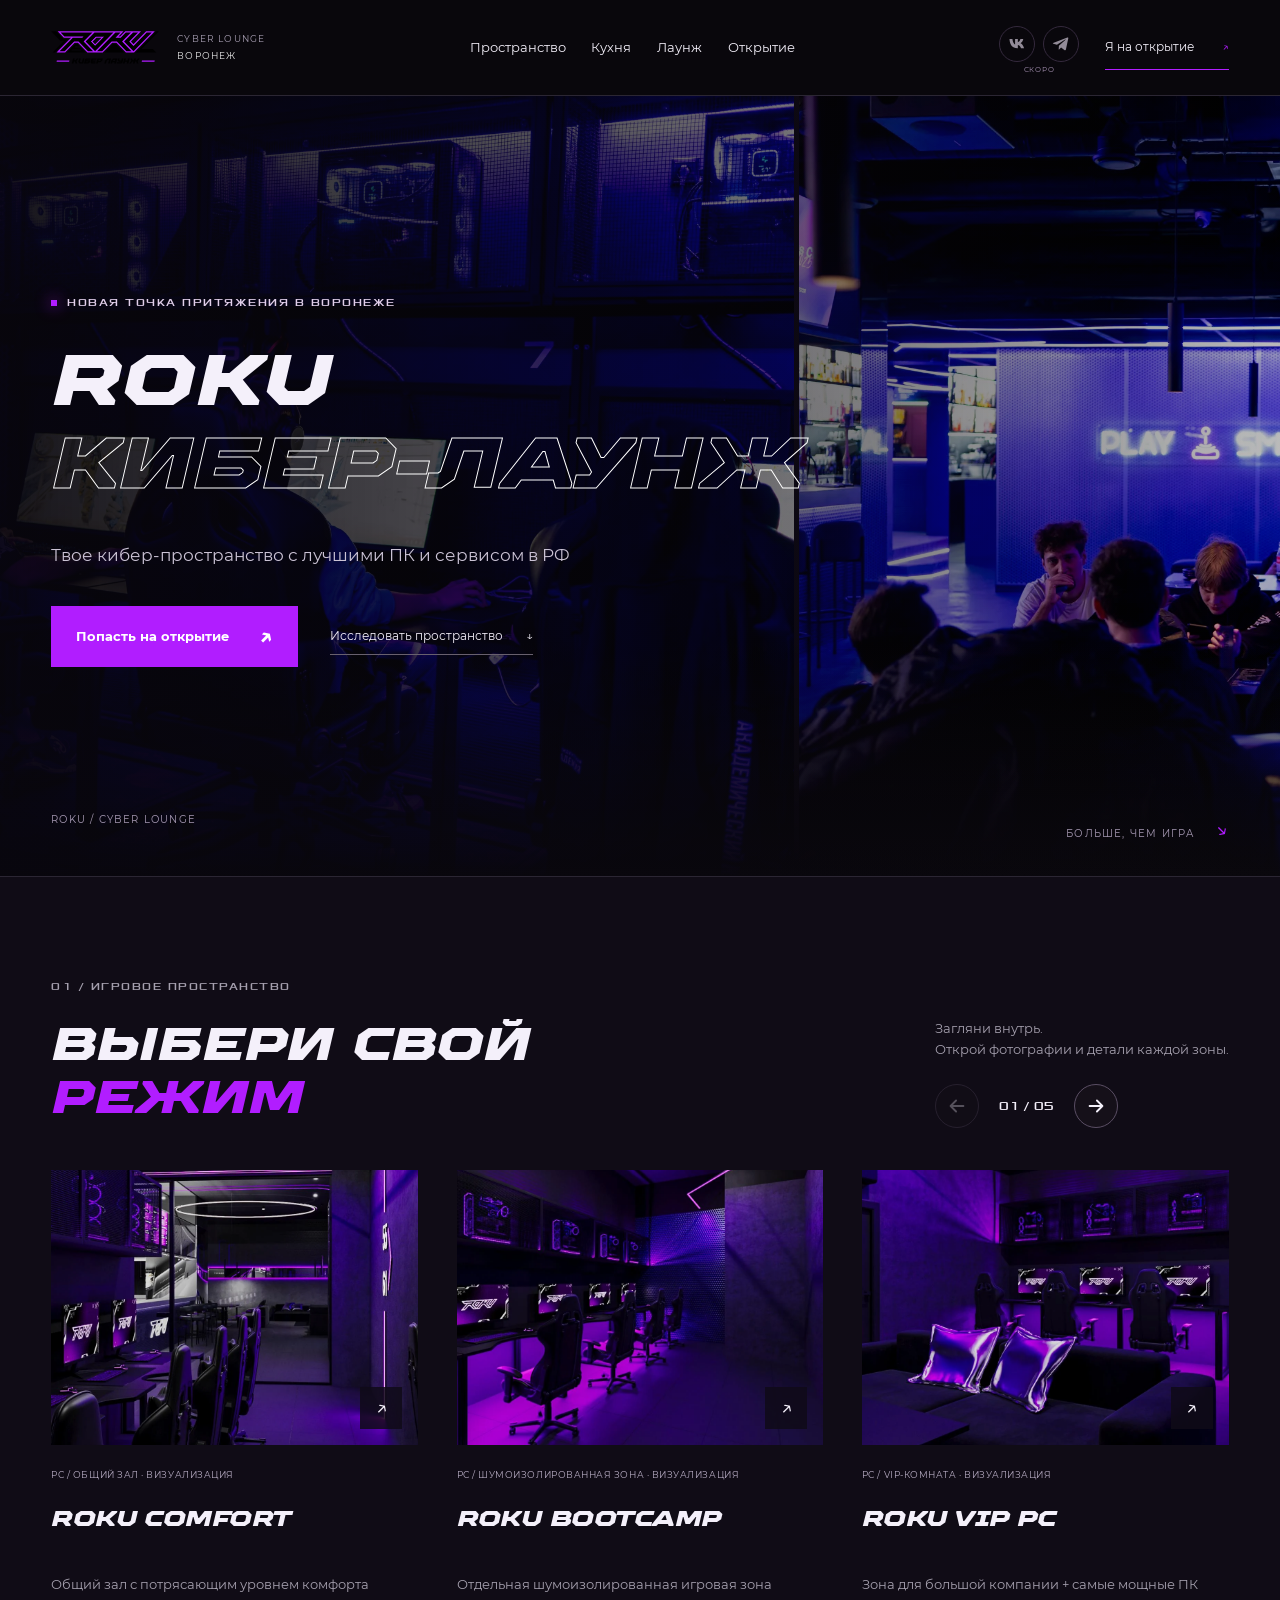
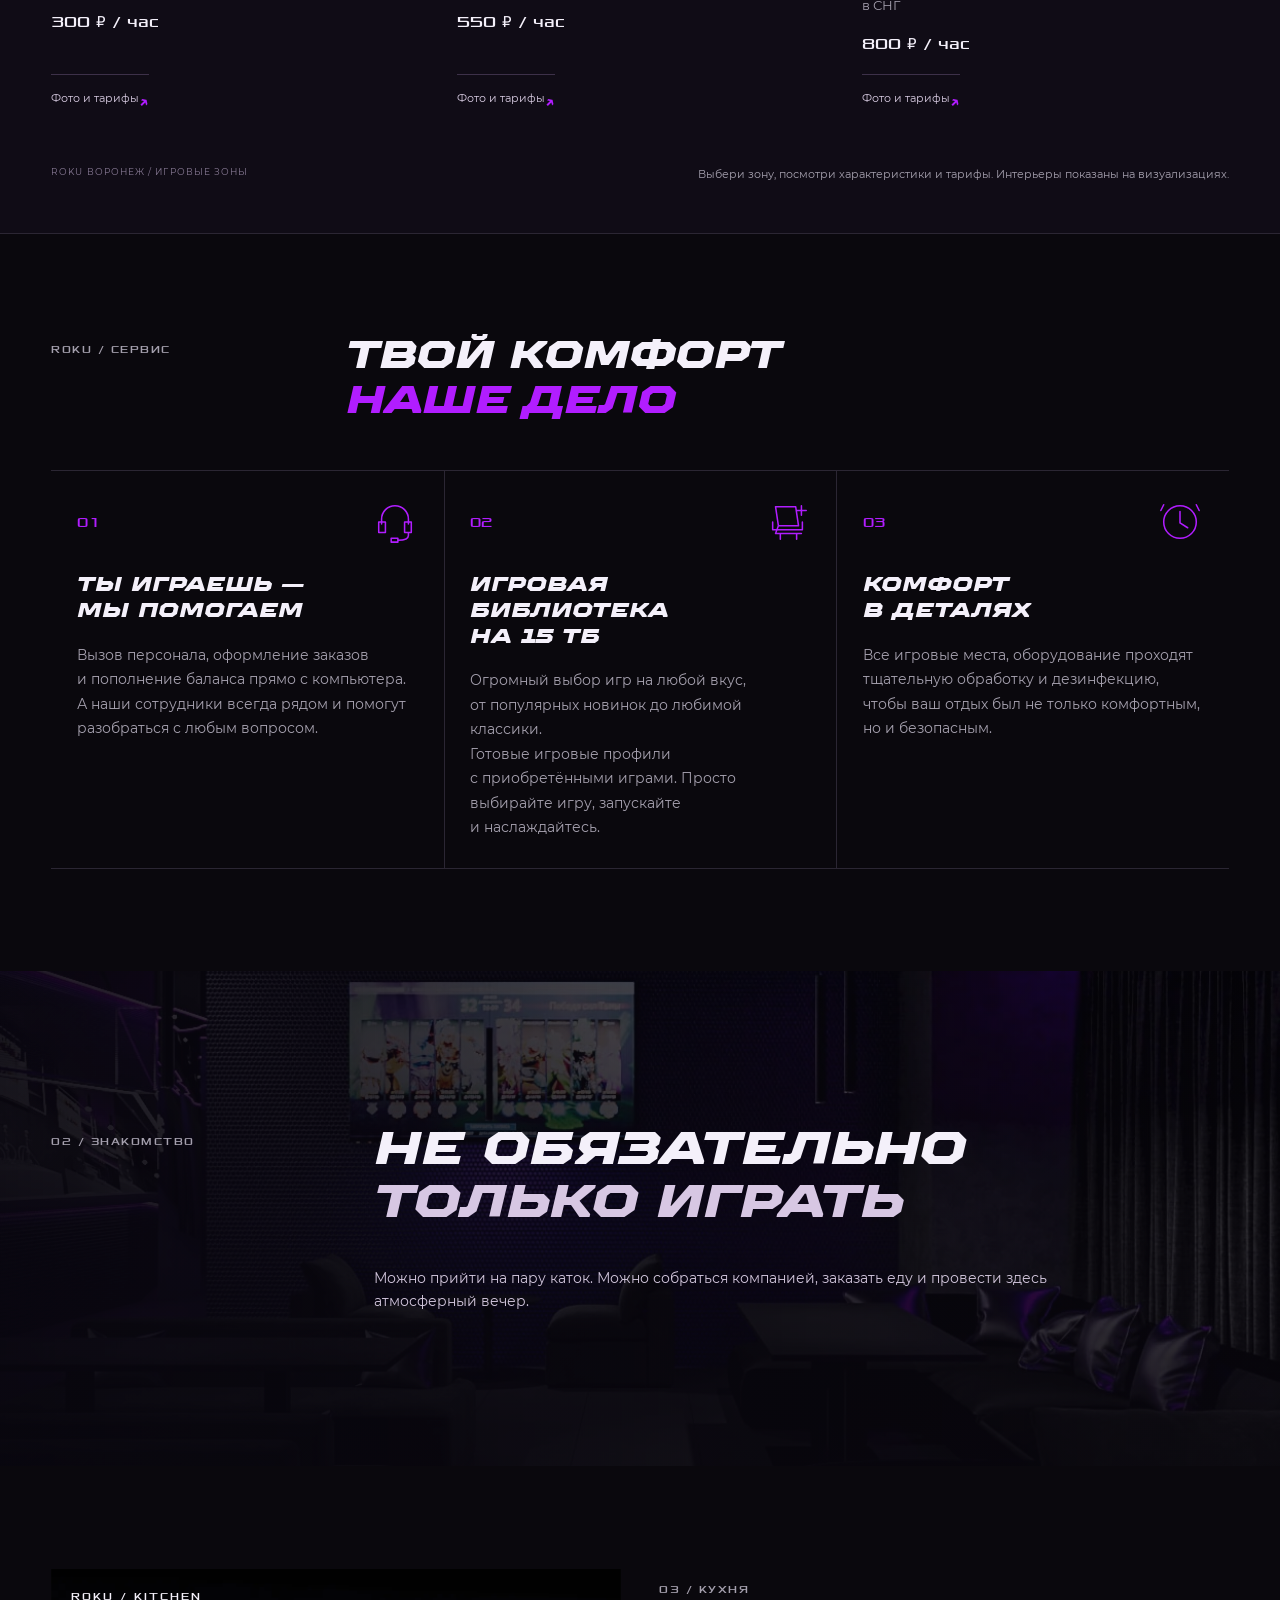
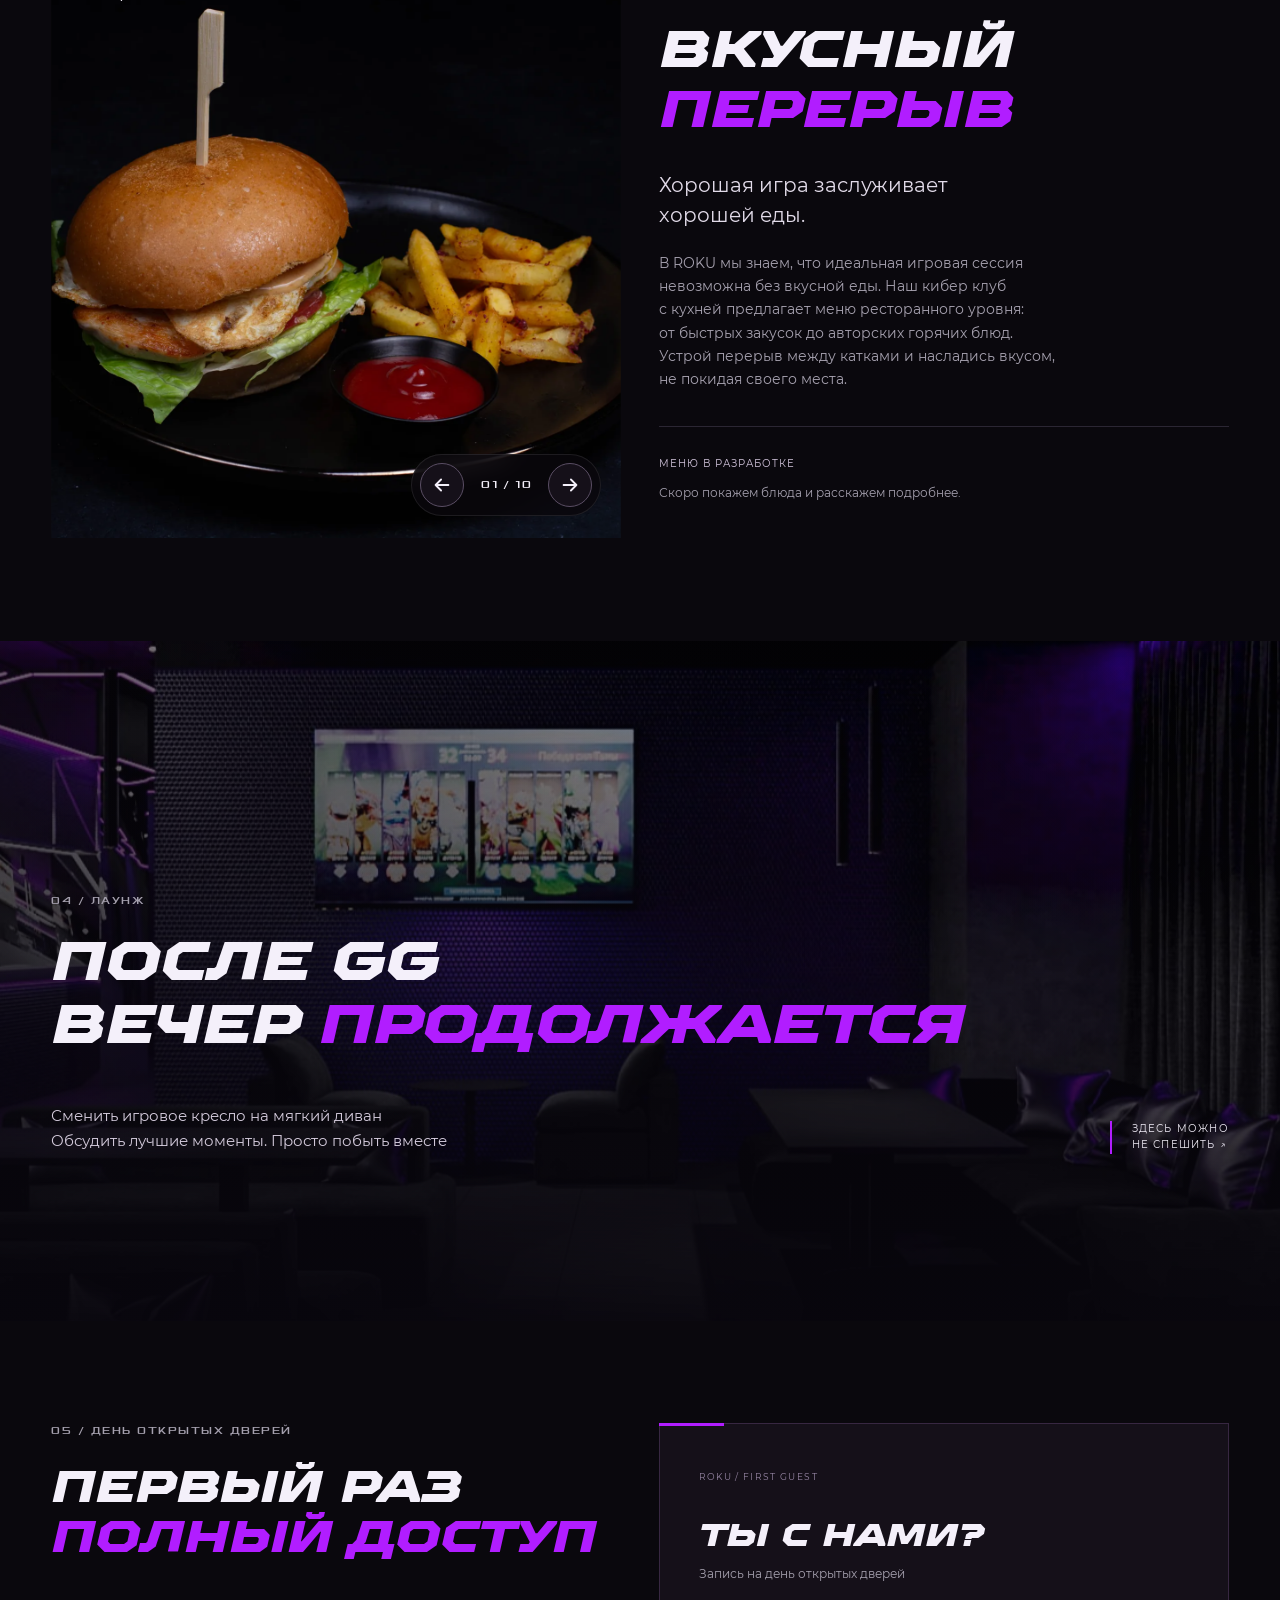
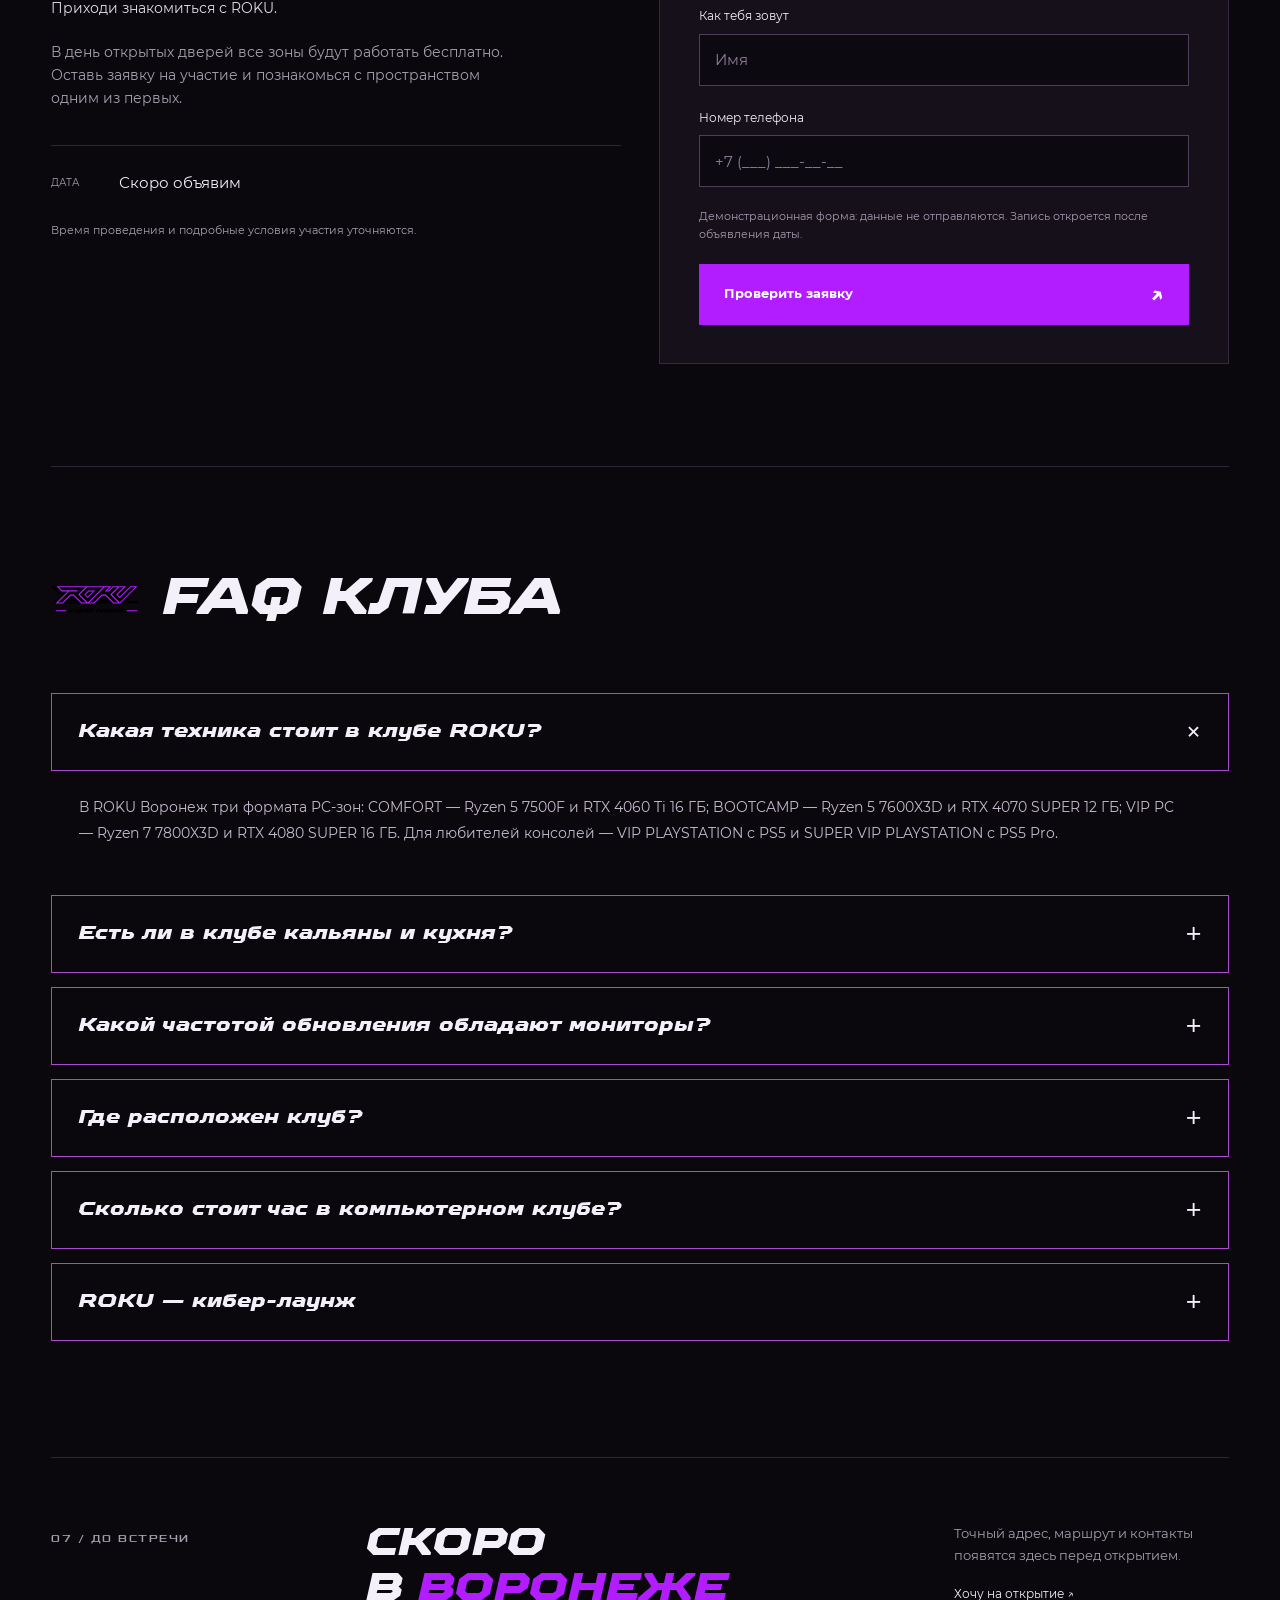
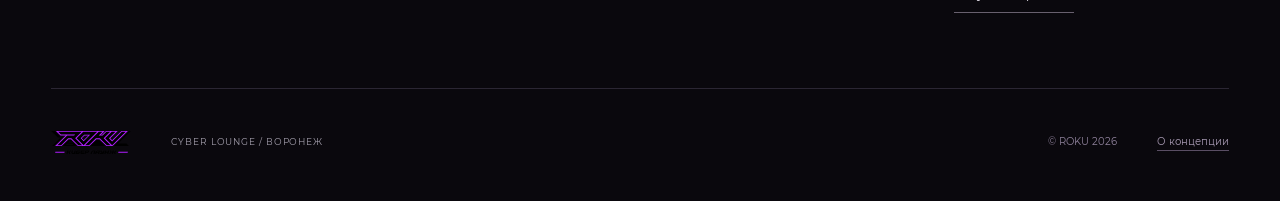
==== commit 4aabe997: "Update ROKU structure zones pricing copy and Voronezh FAQ" ====
--- a/index.html
+++ b/index.html
@@ -1,16 +1,18 @@
 <!doctype html>
-<html lang="ru"><head><meta charset="UTF-8"><meta name="viewport" content="width=device-width, initial-scale=1"><meta name="theme-color" content="#0a080d"><meta name="description" content="ROKU Cyber Lounge в Воронеже. Игровое пространство, кухня и лаунж. Познакомься с пространством нового клуба."><title>ROKU — Cyber Lounge · Воронеж</title><link rel="preload" href="assets/Xolonium-Bold.otf" as="font" type="font/otf" crossorigin><link rel="stylesheet" href="style.css?v=zone-renders-20261030-8"></head><body>
+<html lang="ru"><head><meta charset="UTF-8"><meta name="viewport" content="width=device-width, initial-scale=1"><meta name="theme-color" content="#0a080d"><meta name="description" content="ROKU Cyber Lounge в Воронеже. Игровое пространство, кухня и лаунж. Познакомься с пространством нового клуба."><title>ROKU — Cyber Lounge · Воронеж</title><link rel="preload" href="assets/Xolonium-Bold.otf" as="font" type="font/otf" crossorigin><link rel="stylesheet" href="style.css?v=revision-20261106-1"></head><body>
 <header class="header"><a class="brand" href="#" aria-label="ROKU — на главную"><img src="assets/logo.svg" alt="ROKU"><span>CYBER LOUNGE<br><b>ВОРОНЕЖ</b></span></a><nav id="navigation" aria-label="Разделы сайта"><a href="#space">Пространство</a><a href="#kitchen">Кухня</a><a href="#lounge">Лаунж</a><a href="#opening">Открытие</a></nav><div class="header-socials" aria-label="Социальные сети клуба"><button class="social-icon" type="button" disabled aria-label="ВКонтакте — ссылка скоро" title="ВКонтакте — ссылка скоро"><svg viewBox="0 0 24 24" aria-hidden="true"><path d="M3 6h3.5c.4 4 2 6.1 3.2 6.7V6H13v3.8c1.2-.1 2.6-1.8 3.1-3.8h3.4c-.4 2.4-2 4.3-3.2 5.2 1.3.7 3.2 2.4 4.2 5.8h-3.7c-.6-1.8-2-3.5-3.8-3.7V17h-.4C6.1 17 3.3 12.7 3 6Z"/></svg></button><button class="social-icon" type="button" disabled aria-label="Telegram — ссылка скоро" title="Telegram — ссылка скоро"><svg viewBox="0 0 24 24" aria-hidden="true"><path d="m3.3 10.5 16.3-6.3c.8-.3 1.4.2 1.1 1.3l-2.8 13.2c-.2.9-.8 1.1-1.5.7l-4.3-3.2-2.1 2c-.2.2-.4.4-.8.4l.3-4.4 8-7.3c.3-.3-.1-.4-.5-.2l-9.9 6.2-4.2-1.3c-.9-.3-.9-.8.4-1.1Z"/></svg></button><span class="social-soon">СКОРО</span></div><a class="header-cta" href="#opening">Я на открытие <span>↗</span></a><button class="menu-button" aria-label="Открыть меню" aria-controls="navigation" aria-expanded="false">☰</button></header>
 <main>
-<section class="hero" aria-labelledby="hero-title"><div class="hero-film" aria-hidden="true"><div class="hero-film-track"><div class="hero-film-group"><img src="assets/live-gaming-wide.webp" alt="" decoding="async" fetchpriority="high"><img src="assets/live-lounge-evening.webp" alt="" decoding="async"><img src="assets/live-gaming-player.webp" alt="" decoding="async"><img src="assets/live-console-company.webp" alt="" decoding="async"><img src="assets/live-lounge-sofa.webp" alt="" decoding="async"><img src="assets/live-pc-detail.webp" alt="" decoding="async"><img src="assets/live-lounge-friends.webp" alt="" decoding="async"><img src="assets/live-company-evening.webp" alt="" decoding="async"></div><div class="hero-film-group"><img src="assets/live-gaming-wide.webp" alt="" decoding="async" fetchpriority="high"><img src="assets/live-lounge-evening.webp" alt="" decoding="async"><img src="assets/live-gaming-player.webp" alt="" decoding="async"><img src="assets/live-console-company.webp" alt="" decoding="async"><img src="assets/live-lounge-sofa.webp" alt="" decoding="async"><img src="assets/live-pc-detail.webp" alt="" decoding="async"><img src="assets/live-lounge-friends.webp" alt="" decoding="async"><img src="assets/live-company-evening.webp" alt="" decoding="async"></div></div></div><div class="hero-shade"></div><div class="hero-content"><div class="eyebrow"><i></i> НОВАЯ ТОЧКА ПРИТЯЖЕНИЯ В ВОРОНЕЖЕ</div><h1 id="hero-title">ТВОЙ ВЕЧЕР<br>ТВОИ <em>ПРАВИЛА</em></h1><p>Играй. Попробуй новое. Оставайся дольше.<br>Самые производительные ПК в СНГ, кухня ресторанного уровня и лаунж — в ROKU.</p><div class="hero-actions"><a class="button" href="#opening">Попасть на открытие <span>↗</span></a><a class="text-link" href="#space">Исследовать пространство <span>↓</span></a></div></div><div class="hero-bottom"><span>ROKU / CYBER LOUNGE</span><span>БОЛЬШЕ, ЧЕМ ИГРА <span class="purple">↘</span></span></div></section>
-<section class="intro wrap"><div class="section-label">01 / ЗНАКОМСТВО</div><div><h2>НЕ ОБЯЗАТЕЛЬНО<br><span class="muted">ТОЛЬКО ИГРАТЬ</span></h2><div class="intro-copy"><p>Можно прийти на пару каток. Можно собраться компанией, заказать еду и провести здесь атмосферный вечер.</p></div></div></section>
-<section class="service wrap" id="service" aria-labelledby="service-title"><div class="service-heading"><div class="section-label">ROKU / СЕРВИС</div><h2 id="service-title">ТВОЙ КОМФОРТ<br><em>НАШЕ ДЕЛО</em></h2></div><div class="service-grid"><article class="service-card"><div class="service-top"><span>01</span><svg viewBox="0 0 48 48" aria-hidden="true"><path d="M10 26v-5a14 14 0 0 1 28 0v5M10 24H7v11h7V24h-4Zm28 0h3v11h-7V24h4ZM38 35v3c0 4-5 5-11 5m-7-2h7v4h-7z"/></svg></div><h3>ТЫ ИГРАЕШЬ —<br>МЫ ПОМОГАЕМ</h3><p>Поможем освоиться, разобраться с оборудованием и начать игровую сессию.</p></article><article class="service-card"><div class="service-top"><span>02</span><svg viewBox="0 0 48 48" aria-hidden="true"><path d="M11 8h21l3 20H14L11 8Zm3 20-3 8h27M16 36v6m17-6v6M8 24v8h31v-8M38 7v10m-5-5h10"/></svg></div><h3>КОМФОРТ<br>В ДЕТАЛЯХ</h3><p>Удобное место, внимание к чистоте и команда рядом, когда что-то нужно.</p></article><article class="service-card"><div class="service-top"><span>03</span><svg viewBox="0 0 48 48" aria-hidden="true"><circle cx="24" cy="24" r="17"/><path d="M24 13v12l8 5M7 6l-3 6m37-6 3 6"/></svg></div><h3>ВЕЧЕР<br>В ТВОЁМ РИТМЕ</h3><p>Пара каток, перерыв на еду или отдых компанией — выбирай свой сценарий.</p></article></div></section>
-<section class="space-section" id="space"><div class="wrap section-top"><div><div class="section-label">02 / ИГРОВОЕ ПРОСТРАНСТВО</div><h2>ВЫБЕРИ СВОЙ<br><em>РЕЖИМ</em></h2></div><div class="section-aside"><p>Загляни внутрь.<br>Открой фотографии и детали каждой зоны.</p><div class="carousel-controls"><button class="round" id="zone-prev" aria-label="Предыдущие зоны"><svg viewBox="0 0 24 24" aria-hidden="true" focusable="false"><path d="M19 12H5m6-6-6 6 6 6"/></svg></button><span id="zone-position" aria-live="polite">01 / 04</span><button class="round" id="zone-next" aria-label="Следующие зоны"><svg viewBox="0 0 24 24" aria-hidden="true" focusable="false"><path d="M5 12h14m-6-6 6 6-6 6"/></svg></button></div></div></div><div class="zone-track" id="zone-track" aria-label="Галерея пространств"></div><div class="wrap space-note"><span>ROKU ВОРОНЕЖ / ИГРОВЫЕ ЗОНЫ</span><p>Зоны показаны на визуализациях. Комплектации и тарифы уточняются.</p></div></section>
-<section class="kitchen wrap" id="kitchen"><div class="kitchen-photo food-gallery" role="region" aria-label="Фотографии блюд кухни ROKU"><div class="food-track" id="food-track" tabindex="0" aria-label="Галерея блюд, листай в сторону"><figure class="food-slide"><img src="assets/food-burger.webp" loading="lazy" alt="Бургер с картофелем фри из кухни ROKU"></figure><figure class="food-slide"><img src="assets/food-pizza.webp" loading="lazy" alt="Пицца из кухни ROKU"></figure><figure class="food-slide"><img src="assets/food-sandwich.webp" loading="lazy" alt="Сэндвич из кухни ROKU"></figure><figure class="food-slide"><img src="assets/food-pasta.webp" loading="lazy" alt="Паста из кухни ROKU"></figure><figure class="food-slide"><img src="assets/food-salad.webp" loading="lazy" alt="Салат из кухни ROKU"></figure><figure class="food-slide"><img src="assets/food-breakfast.webp" loading="lazy" alt="Завтрак из кухни ROKU"></figure><figure class="food-slide"><img src="assets/food-potatoes.webp" loading="lazy" alt="Картофельное блюдо из кухни ROKU"></figure><figure class="food-slide"><img src="assets/food-rice.webp" loading="lazy" alt="Горячее блюдо с рисом из кухни ROKU"></figure><figure class="food-slide"><img src="assets/food-shrimp.webp" loading="lazy" alt="Креветки из кухни ROKU"></figure><figure class="food-slide"><img src="assets/food-wrap.webp" loading="lazy" alt="Ролл из кухни ROKU"></figure></div><span class="photo-mark">ROKU / KITCHEN</span><div class="food-controls"><button class="round" id="food-prev" aria-label="Предыдущее блюдо"><svg viewBox="0 0 24 24" aria-hidden="true"><path d="M19 12H5m6-6-6 6 6 6"/></svg></button><span id="food-count" aria-live="polite">01 / 10</span><button class="round" id="food-next" aria-label="Следующее блюдо"><svg viewBox="0 0 24 24" aria-hidden="true"><path d="M5 12h14m-6-6 6 6-6 6"/></svg></button></div></div><div class="kitchen-copy"><div class="section-label">03 / КУХНЯ</div><h2>ВКУСНЫЙ<br><em>ПЕРЕРЫВ</em></h2><p class="lead">Хорошая игра заслуживает<br>хорошей еды.</p><p>Кулинарные шедевры — часть твоего вечера. Для короткой паузы между раундами или неспешного ужина с друзьями.</p><div class="inline-note"><span>МЕНЮ В РАЗРАБОТКЕ</span><p>Скоро покажем блюда и расскажем подробнее.</p></div></div></section>
-<section class="lounge" id="lounge"><img src="assets/live-lounge-sofa.webp" loading="lazy" alt="Лаунж ROKU в Воронеже с мягкими диванами"><div class="lounge-shade"></div><div class="wrap lounge-content"><div class="section-label">04 / ЛАУНЖ</div><h2>ПОСЛЕ GG<br>ВЕЧЕР <em>ПРОДОЛЖАЕТСЯ</em></h2><div class="lounge-bottom"><p>Сменить игровое кресло на мягкий диван<br>Обсудить лучшие моменты. Просто побыть вместе</p><span>ЗДЕСЬ МОЖНО<br>НЕ СПЕШИТЬ ↗</span></div></div></section>
+<section class="hero" aria-labelledby="hero-title"><div class="hero-film" aria-hidden="true"><div class="hero-film-track"><div class="hero-film-group"><img src="assets/live-gaming-wide.webp" alt="" decoding="async" fetchpriority="high"><img src="assets/live-lounge-evening.webp" alt="" decoding="async"><img src="assets/live-gaming-player.webp" alt="" decoding="async"><img src="assets/live-console-company.webp" alt="" decoding="async"><img src="assets/live-lounge-sofa.webp" alt="" decoding="async"><img src="assets/live-pc-detail.webp" alt="" decoding="async"><img src="assets/live-lounge-friends.webp" alt="" decoding="async"><img src="assets/live-company-evening.webp" alt="" decoding="async"></div><div class="hero-film-group"><img src="assets/live-gaming-wide.webp" alt="" decoding="async" fetchpriority="high"><img src="assets/live-lounge-evening.webp" alt="" decoding="async"><img src="assets/live-gaming-player.webp" alt="" decoding="async"><img src="assets/live-console-company.webp" alt="" decoding="async"><img src="assets/live-lounge-sofa.webp" alt="" decoding="async"><img src="assets/live-pc-detail.webp" alt="" decoding="async"><img src="assets/live-lounge-friends.webp" alt="" decoding="async"><img src="assets/live-company-evening.webp" alt="" decoding="async"></div></div></div><div class="hero-shade"></div><div class="hero-content"><div class="eyebrow"><i></i> НОВАЯ ТОЧКА ПРИТЯЖЕНИЯ В ВОРОНЕЖЕ</div><h1 id="hero-title">ROKU<br><em>КИБЕР-ЛАУНЖ</em></h1><p>Твое кибер-пространство с лучшими ПК и сервисом в РФ</p><div class="hero-actions"><a class="button" href="#opening">Попасть на открытие <span>↗</span></a><a class="text-link" href="#space">Исследовать пространство <span>↓</span></a></div></div><div class="hero-bottom"><span>ROKU / CYBER LOUNGE</span><span>БОЛЬШЕ, ЧЕМ ИГРА <span class="purple">↘</span></span></div></section>
+<section class="space-section" id="space"><div class="wrap section-top"><div><div class="section-label">01 / ИГРОВОЕ ПРОСТРАНСТВО</div><h2>ВЫБЕРИ СВОЙ<br><em>РЕЖИМ</em></h2></div><div class="section-aside"><p>Загляни внутрь.<br>Открой фотографии и детали каждой зоны.</p><div class="carousel-controls"><button class="round" id="zone-prev" aria-label="Предыдущие зоны"><svg viewBox="0 0 24 24" aria-hidden="true" focusable="false"><path d="M19 12H5m6-6-6 6 6 6"/></svg></button><span id="zone-position" aria-live="polite">01 / 05</span><button class="round" id="zone-next" aria-label="Следующие зоны"><svg viewBox="0 0 24 24" aria-hidden="true" focusable="false"><path d="M5 12h14m-6-6 6 6-6 6"/></svg></button></div></div></div><div class="zone-track" id="zone-track" aria-label="Галерея пространств"></div><div class="wrap space-note"><span>ROKU ВОРОНЕЖ / ИГРОВЫЕ ЗОНЫ</span><p>Выбери зону, посмотри характеристики и тарифы. Интерьеры показаны на визуализациях.</p></div></section>
+<section class="service wrap" id="service" aria-labelledby="service-title"><div class="service-heading"><div class="section-label">ROKU / СЕРВИС</div><h2 id="service-title">ТВОЙ КОМФОРТ<br><em>НАШЕ ДЕЛО</em></h2></div><div class="service-grid"><article class="service-card"><div class="service-top"><span>01</span><svg viewBox="0 0 48 48" aria-hidden="true"><path d="M10 26v-5a14 14 0 0 1 28 0v5M10 24H7v11h7V24h-4Zm28 0h3v11h-7V24h4ZM38 35v3c0 4-5 5-11 5m-7-2h7v4h-7z"/></svg></div><h3>ТЫ ИГРАЕШЬ —<br>МЫ ПОМОГАЕМ</h3><p>Вызов персонала, оформление заказов и пополнение баланса прямо с компьютера. А наши сотрудники всегда рядом и помогут разобраться с любым вопросом.</p></article><article class="service-card"><div class="service-top"><span>02</span><svg viewBox="0 0 48 48" aria-hidden="true"><path d="M11 8h21l3 20H14L11 8Zm3 20-3 8h27M16 36v6m17-6v6M8 24v8h31v-8M38 7v10m-5-5h10"/></svg></div><h3>ИГРОВАЯ БИБЛИОТЕКА<br>НА 15 ТБ</h3><p>Огромный выбор игр на любой вкус, от популярных новинок до любимой классики.<br>Готовые игровые профили с приобретёнными играми. Просто выбирайте игру, запускайте и наслаждайтесь.</p></article><article class="service-card"><div class="service-top"><span>03</span><svg viewBox="0 0 48 48" aria-hidden="true"><circle cx="24" cy="24" r="17"/><path d="M24 13v12l8 5M7 6l-3 6m37-6 3 6"/></svg></div><h3>КОМФОРТ<br>В ДЕТАЛЯХ</h3><p>Все игровые места, оборудование проходят тщательную обработку и дезинфекцию, чтобы ваш отдых был не только комфортным, но и безопасным.</p></article></div></section>
+<section class="intro-section" id="about"><div class="intro-background" aria-hidden="true"><img src="assets/39.webp" alt="" loading="lazy"></div><div class="intro-shade"></div><div class="intro wrap"><div class="section-label">02 / ЗНАКОМСТВО</div><div><h2>НЕ ОБЯЗАТЕЛЬНО<br><span class="muted">ТОЛЬКО ИГРАТЬ</span></h2><div class="intro-copy"><p>Можно прийти на пару каток. Можно собраться компанией, заказать еду и провести здесь атмосферный вечер.</p></div></div></div></section>
+<section class="kitchen wrap" id="kitchen"><div class="kitchen-photo food-gallery" role="region" aria-label="Фотографии блюд кухни ROKU"><div class="food-track" id="food-track" tabindex="0" aria-label="Галерея блюд, листай в сторону"><figure class="food-slide"><img src="assets/food-burger.webp" loading="lazy" alt="Бургер с картофелем фри из кухни ROKU"></figure><figure class="food-slide"><img src="assets/food-pizza.webp" loading="lazy" alt="Пицца из кухни ROKU"></figure><figure class="food-slide"><img src="assets/food-sandwich.webp" loading="lazy" alt="Сэндвич из кухни ROKU"></figure><figure class="food-slide"><img src="assets/food-pasta.webp" loading="lazy" alt="Паста из кухни ROKU"></figure><figure class="food-slide"><img src="assets/food-salad.webp" loading="lazy" alt="Салат из кухни ROKU"></figure><figure class="food-slide"><img src="assets/food-breakfast.webp" loading="lazy" alt="Завтрак из кухни ROKU"></figure><figure class="food-slide"><img src="assets/food-potatoes.webp" loading="lazy" alt="Картофельное блюдо из кухни ROKU"></figure><figure class="food-slide"><img src="assets/food-rice.webp" loading="lazy" alt="Горячее блюдо с рисом из кухни ROKU"></figure><figure class="food-slide"><img src="assets/food-shrimp.webp" loading="lazy" alt="Креветки из кухни ROKU"></figure><figure class="food-slide"><img src="assets/food-wrap.webp" loading="lazy" alt="Ролл из кухни ROKU"></figure></div><span class="photo-mark">ROKU / KITCHEN</span><div class="food-controls"><button class="round" id="food-prev" aria-label="Предыдущее блюдо"><svg viewBox="0 0 24 24" aria-hidden="true"><path d="M19 12H5m6-6-6 6 6 6"/></svg></button><span id="food-count" aria-live="polite">01 / 10</span><button class="round" id="food-next" aria-label="Следующее блюдо"><svg viewBox="0 0 24 24" aria-hidden="true"><path d="M5 12h14m-6-6 6 6-6 6"/></svg></button></div></div><div class="kitchen-copy"><div class="section-label">03 / КУХНЯ</div><h2>ВКУСНЫЙ<br><em>ПЕРЕРЫВ</em></h2><p class="lead">Хорошая игра заслуживает<br>хорошей еды.</p><p>В ROKU мы знаем, что идеальная игровая сессия невозможна без вкусной еды. Наш кибер клуб с кухней предлагает меню ресторанного уровня: от быстрых закусок до авторских горячих блюд. Устрой перерыв между катками и насладись вкусом, не покидая своего места.</p><div class="inline-note"><span>МЕНЮ В РАЗРАБОТКЕ</span><p>Скоро покажем блюда и расскажем подробнее.</p></div></div></section>
+<section class="lounge" id="lounge"><img src="assets/39.webp" loading="lazy" alt="Визуализация лаунжа ROKU в Воронеже с мягкими диванами"><div class="lounge-shade"></div><div class="wrap lounge-content"><div class="section-label">04 / ЛАУНЖ</div><h2>ПОСЛЕ GG<br>ВЕЧЕР <em>ПРОДОЛЖАЕТСЯ</em></h2><div class="lounge-bottom"><p>Сменить игровое кресло на мягкий диван<br>Обсудить лучшие моменты. Просто побыть вместе</p><span>ЗДЕСЬ МОЖНО<br>НЕ СПЕШИТЬ ↗</span></div></div></section>
 <section class="opening wrap" id="opening"><div class="opening-copy"><div class="section-label">05 / ДЕНЬ ОТКРЫТЫХ ДВЕРЕЙ</div><h2>ПЕРВЫЙ РАЗ<br><em>ПОЛНЫЙ ДОСТУП</em></h2><p class="lead">Приходи знакомиться с ROKU.</p><p>В день открытых дверей все зоны будут работать бесплатно. Оставь заявку на участие и познакомься с пространством одним из первых.</p><div class="opening-meta"><span>ДАТА</span><strong>Скоро объявим</strong></div><p class="small">Время проведения и подробные условия участия уточняются.</p></div><div class="form-panel"><span class="form-number">ROKU / FIRST GUEST</span><h3>ТЫ С НАМИ?</h3><p>Запись на день открытых дверей</p><form id="opening-form"><label for="guest-name">Как тебя зовут</label><input id="guest-name" name="name" autocomplete="given-name" placeholder="Имя" required maxlength="60"><label for="guest-phone">Номер телефона</label><input id="guest-phone" name="phone" type="tel" inputmode="tel" autocomplete="tel" placeholder="+7 (___) ___-__-__" required><p class="form-demo">Демонстрационная форма: данные не отправляются. Запись откроется после объявления даты.</p><button class="button" type="submit">Проверить заявку <span>↗</span></button><p id="form-status" role="status" tabindex="-1"></p></form></div></section>
-<section class="contacts wrap" id="contacts"><div class="section-label">06 / ДО ВСТРЕЧИ</div><h2>СКОРО<br>В <em>ВОРОНЕЖЕ</em></h2><div class="contact-note"><p>Точный адрес, маршрут и контакты появятся здесь перед открытием.</p><a class="text-link" href="#opening">Хочу на открытие ↗</a></div></section>
+<section class="faq wrap" id="faq" aria-labelledby="faq-title"><div class="faq-heading"><img src="assets/logo.svg" alt="ROKU"><h2 id="faq-title">FAQ КЛУБА</h2></div><div id="faq-list"><details class="faq-item" open><summary><h3>Какая техника стоит в клубе ROKU?</h3><span aria-hidden="true">+</span></summary><div class="faq-answer"><p>В ROKU Воронеж три формата PC-зон: COMFORT — Ryzen 5 7500F и RTX 4060 Ti 16 ГБ; BOOTCAMP — Ryzen 5 7600X3D и RTX 4070 SUPER 12 ГБ; VIP PC — Ryzen 7 7800X3D и RTX 4080 SUPER 16 ГБ. Для любителей консолей — VIP PLAYSTATION с PS5 и SUPER VIP PLAYSTATION с PS5 Pro.</p></div></details><details class="faq-item"><summary><h3>Есть ли в клубе кальяны и кухня?</h3><span aria-hidden="true">+</span></summary><div class="faq-answer"><p>В ROKU Воронеж игровой вечер можно дополнить кухней ресторанного уровня и отдыхом в лаунже. В меню — быстрые закуски и горячие блюда; мягкие диваны и приглушённый свет помогают переключиться между матчами. Подробности меню и обслуживания можно уточнить у команды клуба.</p></div></details><details class="faq-item"><summary><h3>Какой частотой обновления обладают мониторы?</h3><span aria-hidden="true">+</span></summary><div class="faq-answer"><p>В зонах COMFORT и BOOTCAMP установлены мониторы 240 Гц, в VIP PC — 300 Гц. В VIP PLAYSTATION предусмотрен экран 85 дюймов, в SUPER VIP PLAYSTATION — 100 дюймов; по прайсу клуба оба экрана поддерживают 240 Гц.</p></div></details><details class="faq-item"><summary><h3>Где расположен клуб?</h3><span aria-hidden="true">+</span></summary><div class="faq-answer"><p>ROKU Cyber Lounge находится в Воронеже. Точный адрес и маршрут до клуба появятся в разделе контактов. Внутри — общий игровой зал, шумоизолированный BOOTCAMP, VIP PC, PlayStation и лаунж.</p></div></details><details class="faq-item"><summary><h3>Сколько стоит час в компьютерном клубе?</h3><span aria-hidden="true">+</span></summary><div class="faq-answer"><p>COMFORT — 300 ₽ за час, BOOTCAMP — 550 ₽, VIP PC — 800 ₽. VIP PLAYSTATION — 950 ₽ за час, SUPER VIP PLAYSTATION — 1 650 ₽. Для отдельных зон есть пакеты на 3 и 6 часов, утренние и ночные тарифы. Полный прайс открывается по нажатию на карточку зоны.</p></div></details><details class="faq-item"><summary><h3>ROKU — кибер-лаунж</h3><span aria-hidden="true">+</span></summary><div class="faq-answer"><p>ROKU Cyber Lounge в Воронеже объединяет игры, кухню и отдых в одном пространстве. Можно прийти на несколько матчей, собраться компанией в отдельной зоне или продолжить вечер в лаунже.</p></div></details></div></section>
+<section class="contacts wrap" id="contacts"><div class="section-label">07 / ДО ВСТРЕЧИ</div><h2>СКОРО<br>В <em>ВОРОНЕЖЕ</em></h2><div class="contact-note"><p>Точный адрес, маршрут и контакты появятся здесь перед открытием.</p><a class="text-link" href="#opening">Хочу на открытие ↗</a></div></section>
 </main><footer class="wrap"><a class="brand" href="#" aria-label="ROKU — наверх"><img src="assets/logo.svg" alt="ROKU"></a><p>CYBER LOUNGE / ВОРОНЕЖ</p><span>© ROKU 2026</span><button class="footer-link" id="project-info">О концепции</button></footer><a class="mobile-cta button" href="#opening">На открытие <span>↗</span></a>
-<dialog id="zone-dialog" aria-labelledby="dialog-title"><button class="dialog-close round" aria-label="Закрыть галерею"><svg viewBox="0 0 24 24" aria-hidden="true" focusable="false"><path d="m6 6 12 12M18 6 6 18"/></svg></button><div class="dialog-grid"><div class="dialog-gallery"><img id="dialog-image" alt=""><div class="gallery-toolbar"><button class="round" id="photo-prev" aria-label="Предыдущее фото"><svg viewBox="0 0 24 24" aria-hidden="true" focusable="false"><path d="M19 12H5m6-6-6 6 6 6"/></svg></button><span id="photo-count" aria-live="polite"></span><button class="round" id="photo-next" aria-label="Следующее фото"><svg viewBox="0 0 24 24" aria-hidden="true" focusable="false"><path d="M5 12h14m-6-6 6 6-6 6"/></svg></button></div><div id="thumbnails" class="thumbnails"></div></div><div class="dialog-info"><span class="section-label" id="dialog-type"></span><h2 id="dialog-title"></h2><p id="dialog-description"></p><h3>ХАРАКТЕРИСТИКИ</h3><dl id="specs"></dl><p class="small">Точная комплектация, вместимость и тарифы будут объявлены перед открытием.</p><a class="button" href="#opening" id="dialog-cta">Хочу на открытие ↗</a></div></div></dialog>
+<dialog id="zone-dialog" aria-labelledby="dialog-title"><button class="dialog-close round" aria-label="Закрыть галерею"><svg viewBox="0 0 24 24" aria-hidden="true" focusable="false"><path d="m6 6 12 12M18 6 6 18"/></svg></button><div class="dialog-grid"><div class="dialog-gallery"><img id="dialog-image" alt=""><div class="gallery-toolbar"><button class="round" id="photo-prev" aria-label="Предыдущее фото"><svg viewBox="0 0 24 24" aria-hidden="true" focusable="false"><path d="M19 12H5m6-6-6 6 6 6"/></svg></button><span id="photo-count" aria-live="polite"></span><button class="round" id="photo-next" aria-label="Следующее фото"><svg viewBox="0 0 24 24" aria-hidden="true" focusable="false"><path d="M5 12h14m-6-6 6 6-6 6"/></svg></button></div><div id="thumbnails" class="thumbnails"></div></div><div class="dialog-info"><span class="section-label" id="dialog-type"></span><h2 id="dialog-title"></h2><p id="dialog-description"></p><h3>ХАРАКТЕРИСТИКИ</h3><dl id="specs"></dl><div id="zone-pricing" class="zone-pricing"></div><p class="small" id="dialog-note"></p><a class="button" href="#opening" id="dialog-cta">Хочу на открытие ↗</a></div></div></dialog>
 <dialog id="info-dialog" aria-labelledby="info-title"><button class="dialog-close round" aria-label="Закрыть"><svg viewBox="0 0 24 24" aria-hidden="true" focusable="false"><path d="m6 6 12 12M18 6 6 18"/></svg></button><div class="info-inner"><div class="section-label">ROKU / КОНЦЕПЦИЯ</div><h2 id="info-title">ПЕРВОЕ ЗНАКОМСТВО</h2><p>Это дизайн-концепция будущего сайта ROKU в Воронеже. Использованы живые фотографии клуба в Воронеже и блюд кухни ROKU. Для PC-комнаты пока показаны предоставленные визуализации. Группировка пространств предварительная.</p><p>Комплектации, тарифы, адрес, контакты, дата открытия, меню и документы появятся после подтверждения клубом. Демонстрационная форма ничего не отправляет и не сохраняет.</p></div></dialog>
-<script src="app.js?v=zone-renders-20261030-8"></script></body></html>
+<script src="cms-content.js?v=revision-20261106-1"></script>
+<script src="app.js?v=revision-20261106-1"></script></body></html>
--- a/style.css
+++ b/style.css
@@ -265,3 +265,41 @@
 /* Contain entrance offsets and photo parallax within the page canvas. */
 main{overflow:clip}
 @media(max-width:360px){.hero h1{font-size:25px}.hero-content{padding-top:64px}.hero .eyebrow{font-size:6.5px}}
+
+#zone-dialog.single-photo .gallery-toolbar,#zone-dialog.single-photo .thumbnails{display:none}
+
+/* Approved zone names, tariffs and lounge render story. */
+.hero h1{font-size:clamp(22px,5.6vw,90px)}
+.hero h1 em{white-space:nowrap}
+.service{padding-top:var(--section-space)}
+.service-card h3{font-size:clamp(16px,1.6vw,23px);overflow-wrap:normal}
+.service-card p{line-height:1.75}
+.zone-card h3,.zone-card:last-child h3{font-size:clamp(16px,1.7vw,24px);line-height:1.25;min-height:2.5em}
+.zone-category{line-height:1.8;min-height:3.6em;letter-spacing:.06em}
+.zone-card .zone-price{font-family:Xolonium,sans-serif;font-size:15px;color:var(--ink);margin:0 0 18px}
+.zone-pricing{border-top:1px solid var(--line);margin-top:28px;padding-top:4px}
+.zone-pricing:empty{display:none}
+.zone-pricing h3{font-size:clamp(14px,1.4vw,20px);line-height:1.35;margin:25px 0 12px}
+.zone-pricing dl{margin-bottom:24px}.zone-pricing dl>div{align-items:center;font-size:13px;gap:12px;padding-block:12px}
+.zone-pricing dd{white-space:nowrap;color:#e5c9fa;font-family:Xolonium,sans-serif}
+.intro-section{position:relative;isolation:isolate;overflow:hidden;background:#0c0810}
+.intro-background,.intro-shade{position:absolute;inset:0}
+.intro-background{z-index:0}.intro-background>img{height:100%;object-position:center 55%}
+.intro-shade{z-index:1;background:linear-gradient(90deg,#08060ee8,#08060e80),linear-gradient(0deg,#0a080dbb,transparent);pointer-events:none}
+.intro-section .intro{position:relative;z-index:2;padding-block:clamp(100px,12vw,180px)}
+.intro-section .muted{color:#d7c7e3}.intro-section .intro-copy p{color:#d2c6dc}
+.faq{padding-block:var(--section-space);border-top:1px solid var(--line)}
+.faq-heading{display:flex;align-items:center;gap:20px;margin-bottom:clamp(30px,5vw,65px)}
+.faq-heading img{width:90px;flex-shrink:0}.faq-heading h2{font-size:clamp(28px,4vw,52px)}
+.faq-item{margin-bottom:14px}.faq-item summary{cursor:pointer;display:flex;align-items:center;justify-content:space-between;gap:24px;padding:23px 26px;border:1px solid #a64bce;list-style:none;transition:background .2s,border-color .2s}
+.faq-item summary::-webkit-details-marker{display:none}.faq-item summary:focus-visible{outline:2px solid #e7b7ff;outline-offset:4px}
+.faq-item summary:hover{background:#b11dff0e;border-color:#ca73f0}
+.faq-item h3{font-size:clamp(14px,1.5vw,20px);line-height:1.5;letter-spacing:0;margin:0}
+.faq-item summary>span{font-size:30px;font-weight:400;line-height:1;flex-shrink:0;transition:rotate .25s}
+.faq-item[open] summary>span{rotate:45deg}.faq-answer{padding:24px 28px 12px}.faq-answer p{font-size:14px;line-height:1.85;max-width:1100px;color:#c5bbcF}
+@keyframes faq-answer-in{from{opacity:0;translate:0 10px}to{opacity:1;translate:0 0}}
+.faq-item[open] .faq-answer{animation:faq-answer-in .35s ease both}
+@media(max-width:899px){.service-card h3{font-size:18px}.zone-card h3,.zone-card:last-child h3{font-size:21px}.intro-section .intro{padding-block:100px}}
+@media(max-width:639px){.hero h1{font-size:clamp(21px,6.1vw,34px)}.service-card h3{font-size:18px}.zone-card h3,.zone-card:last-child h3{font-size:clamp(17px,5vw,23px)}.zone-category{font-size:8px}.faq-heading{gap:12px}.faq-heading img{width:65px}.faq-heading h2{font-size:28px}.faq-item summary{padding:18px 16px;gap:16px}.faq-answer{padding:20px 16px 4px}.faq-answer p{font-size:13px}.zone-pricing dl>div{font-size:12px}.intro-section .intro{padding-block:80px}}
+.carousel-controls{flex-shrink:0}.carousel-controls>span{white-space:nowrap}
+.zone-image>img{object-position:center 65%}
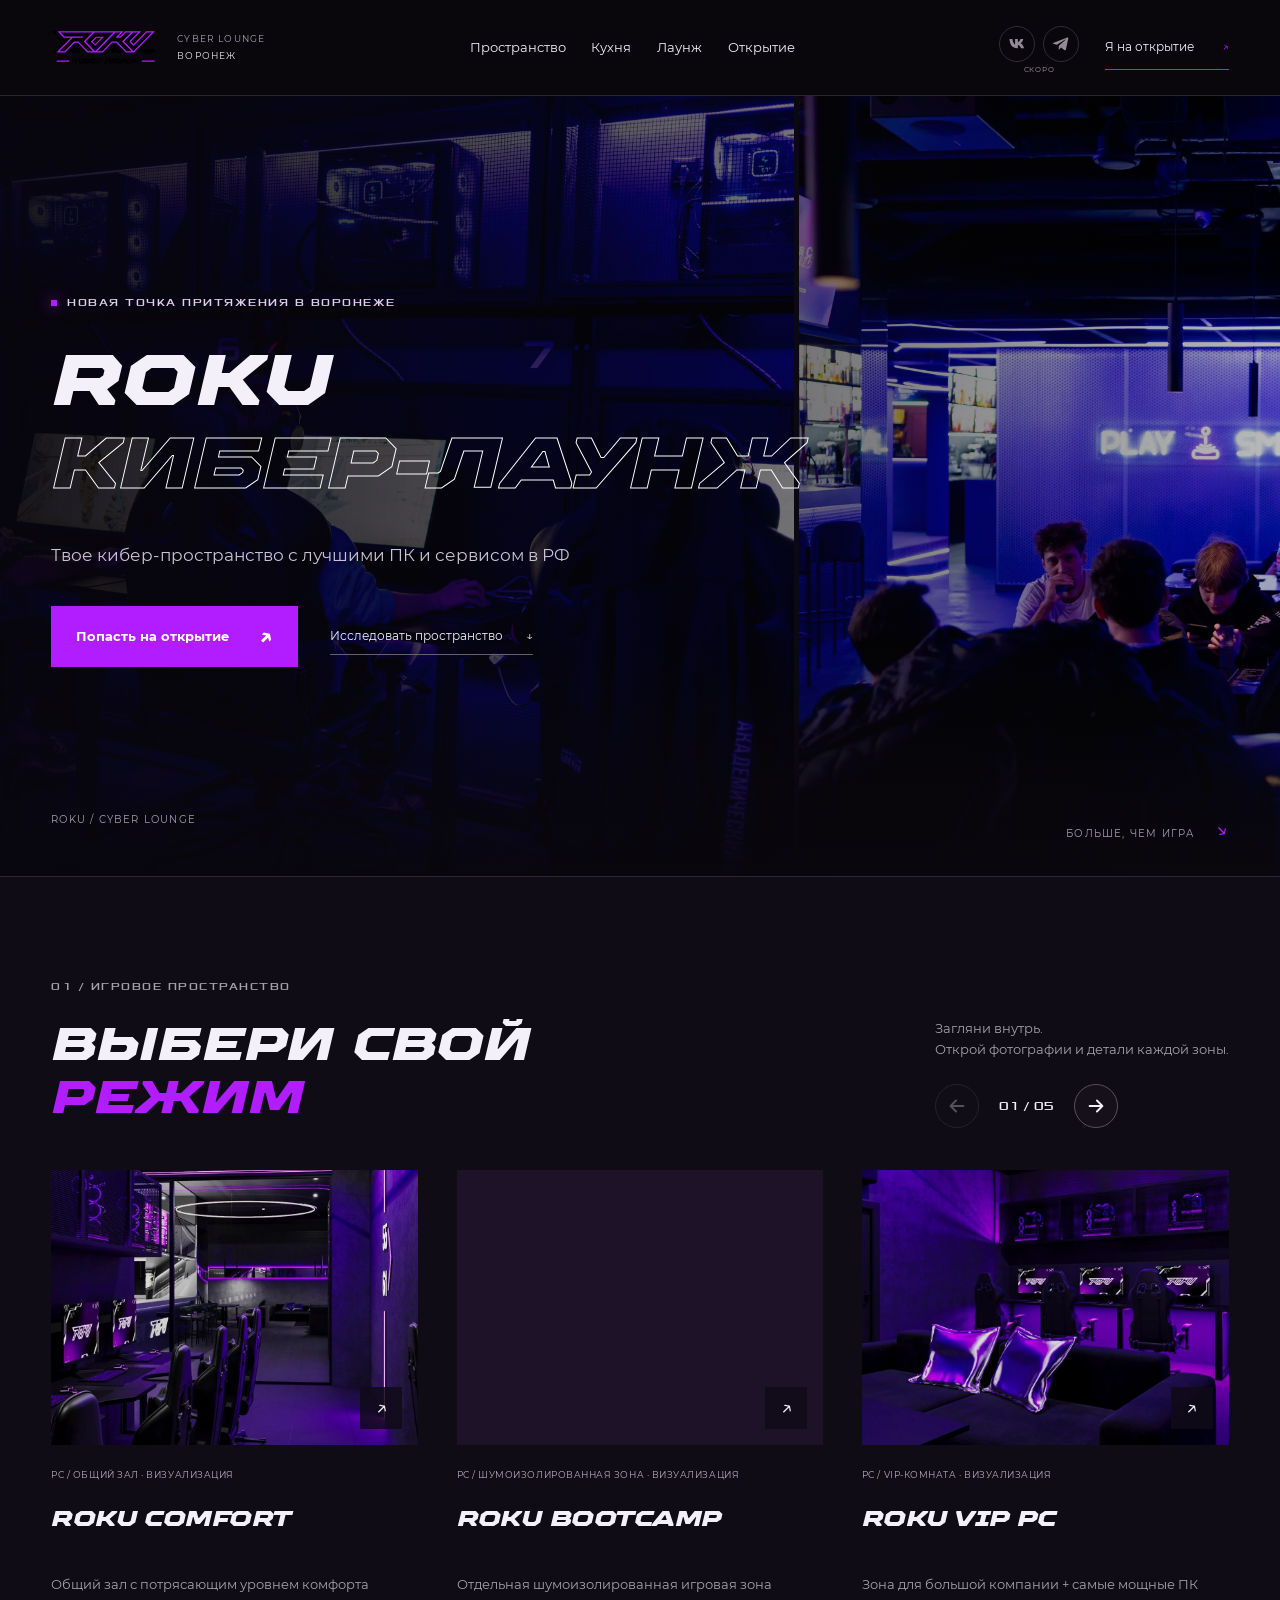
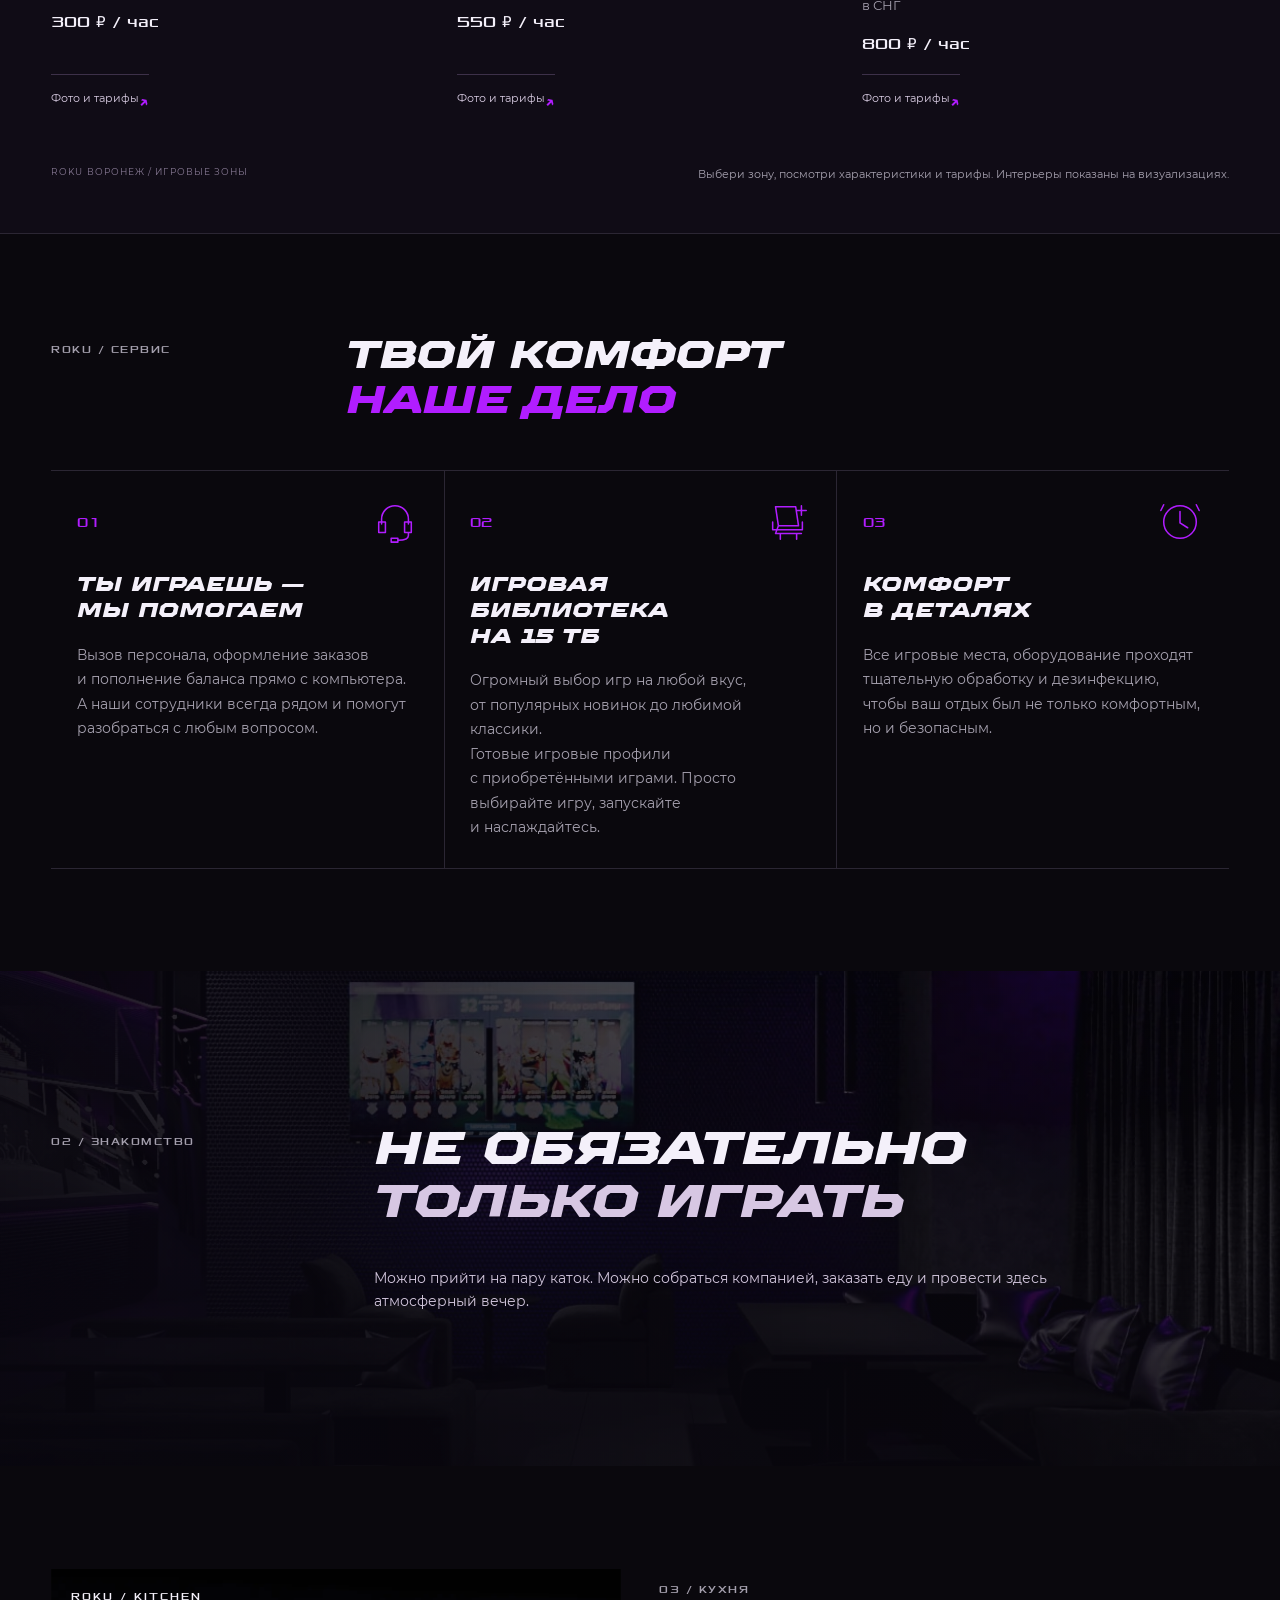
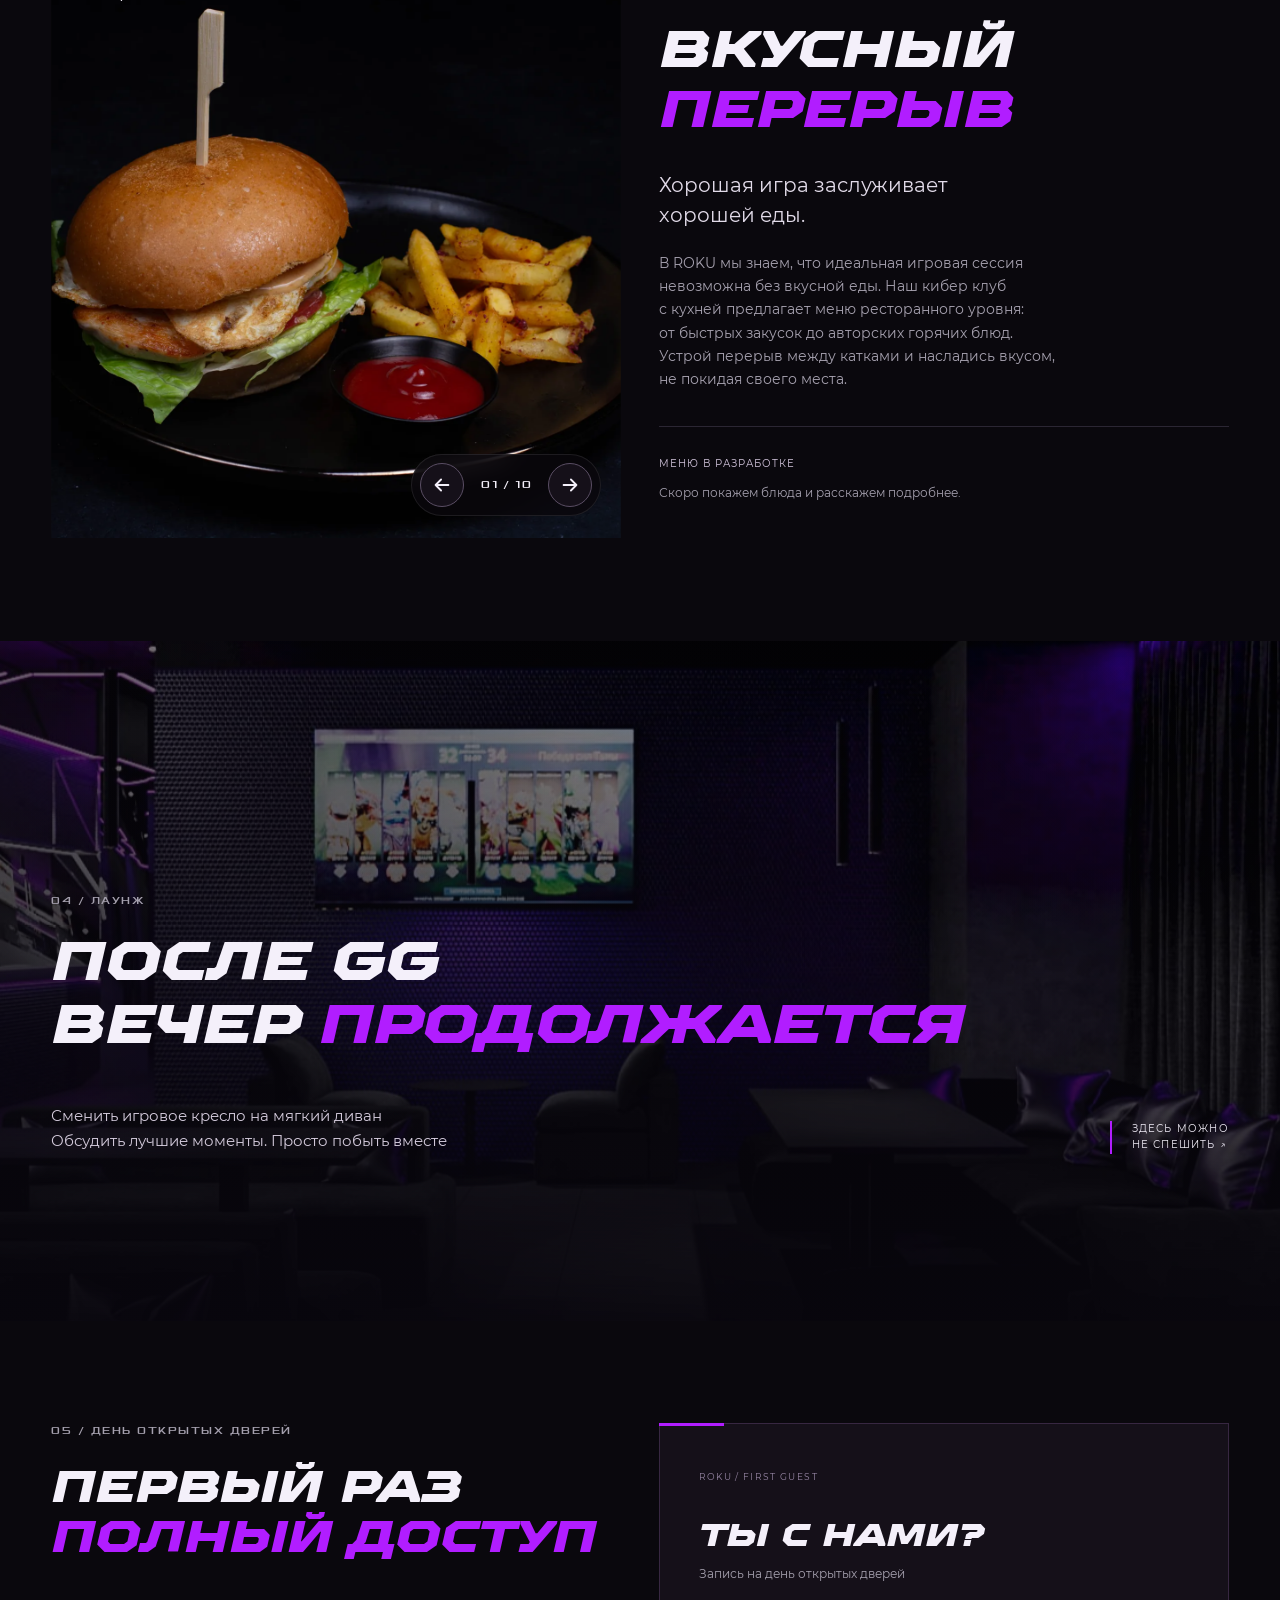
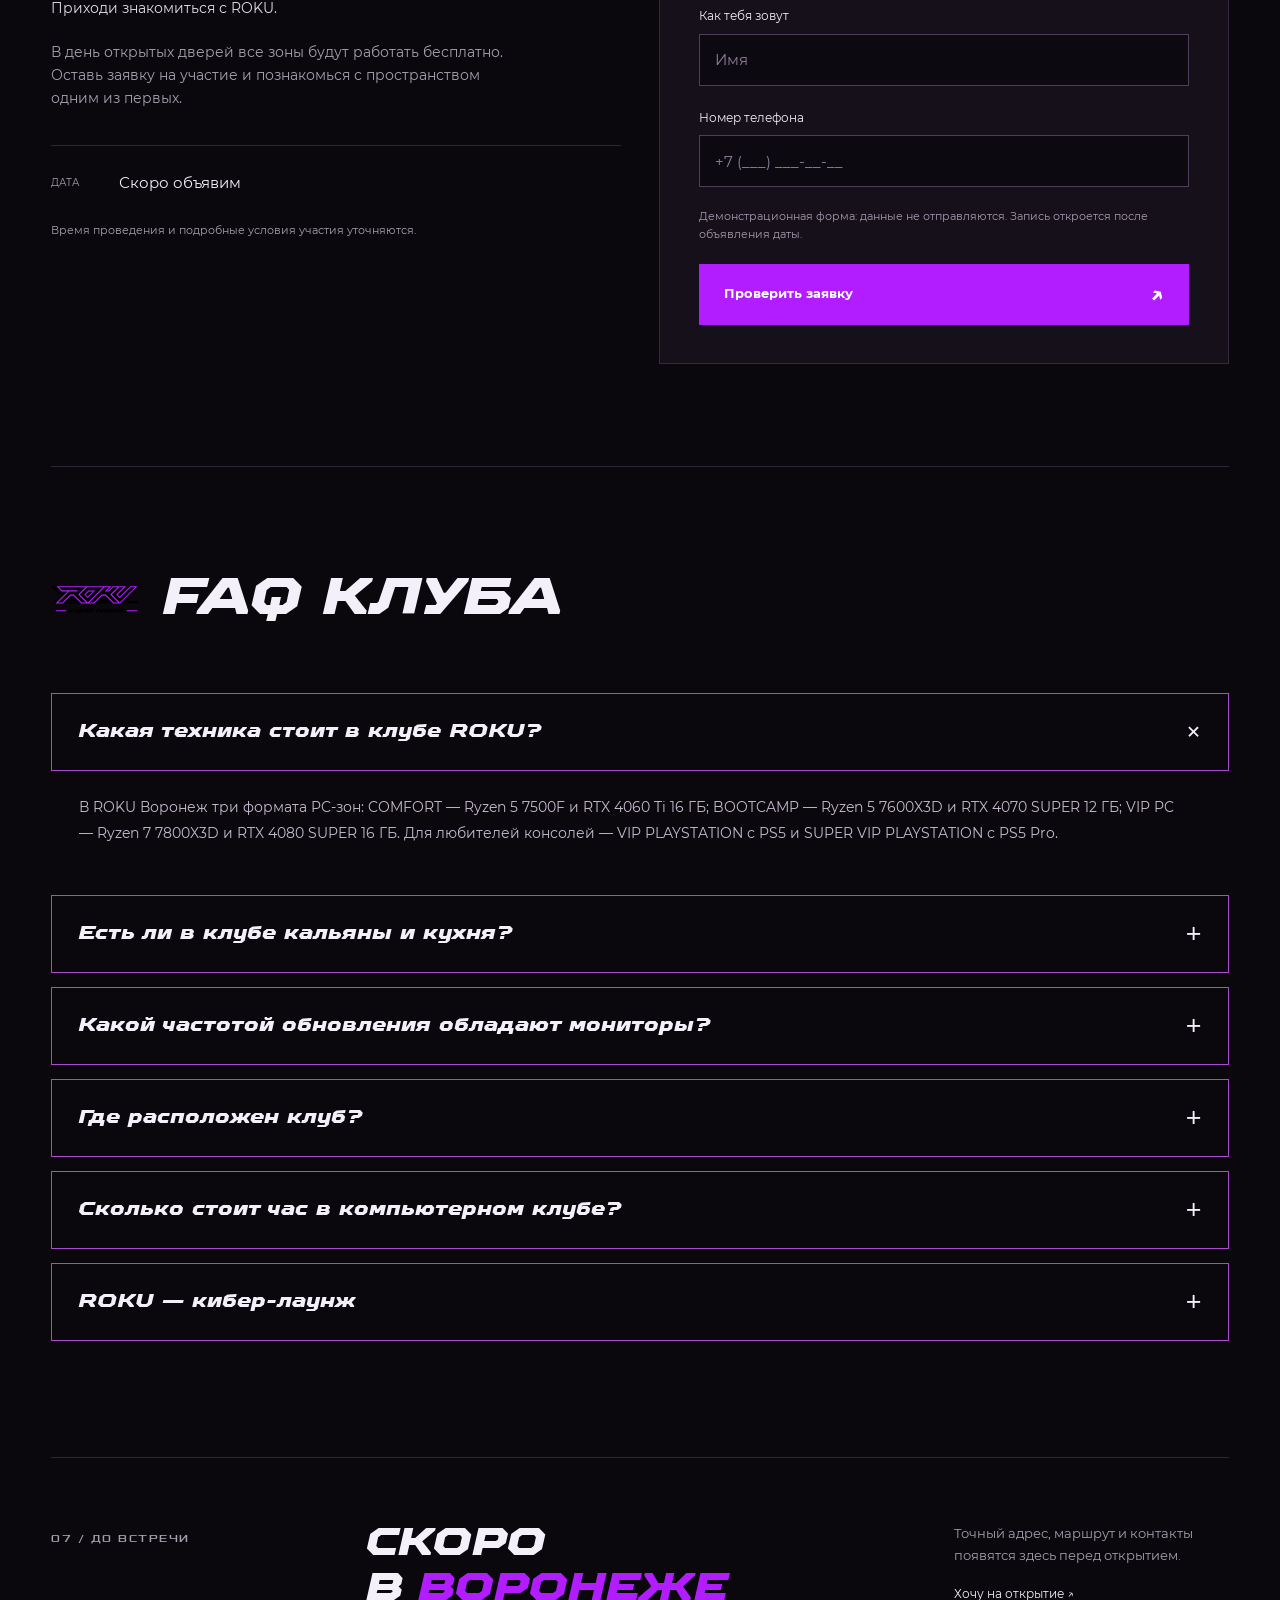
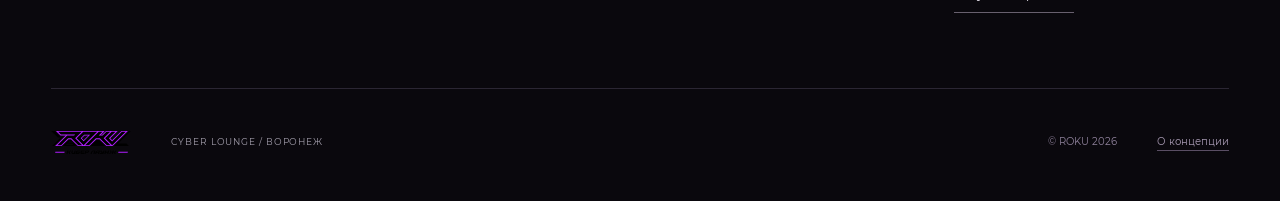
==== commit 296a2f18: "Handle optional fields omitted by Pages CMS saves" ====
--- a/index.html
+++ b/index.html
@@ -1,5 +1,5 @@
 <!doctype html>
-<html lang="ru"><head><meta charset="UTF-8"><meta name="viewport" content="width=device-width, initial-scale=1"><meta name="theme-color" content="#0a080d"><meta name="description" content="ROKU Cyber Lounge в Воронеже. Игровое пространство, кухня и лаунж. Познакомься с пространством нового клуба."><title>ROKU — Cyber Lounge · Воронеж</title><link rel="preload" href="assets/Xolonium-Bold.otf" as="font" type="font/otf" crossorigin><link rel="stylesheet" href="style.css?v=revision-20261106-1"></head><body>
+<html lang="ru"><head><meta charset="UTF-8"><meta name="viewport" content="width=device-width, initial-scale=1"><meta name="theme-color" content="#0a080d"><meta name="description" content="ROKU Cyber Lounge в Воронеже. Игровое пространство, кухня и лаунж. Познакомься с пространством нового клуба."><title>ROKU — Cyber Lounge · Воронеж</title><link rel="preload" href="assets/Xolonium-Bold.otf" as="font" type="font/otf" crossorigin><link rel="stylesheet" href="style.css?v=cms-save-20261106-2"></head><body>
 <header class="header"><a class="brand" href="#" aria-label="ROKU — на главную"><img src="assets/logo.svg" alt="ROKU"><span>CYBER LOUNGE<br><b>ВОРОНЕЖ</b></span></a><nav id="navigation" aria-label="Разделы сайта"><a href="#space">Пространство</a><a href="#kitchen">Кухня</a><a href="#lounge">Лаунж</a><a href="#opening">Открытие</a></nav><div class="header-socials" aria-label="Социальные сети клуба"><button class="social-icon" type="button" disabled aria-label="ВКонтакте — ссылка скоро" title="ВКонтакте — ссылка скоро"><svg viewBox="0 0 24 24" aria-hidden="true"><path d="M3 6h3.5c.4 4 2 6.1 3.2 6.7V6H13v3.8c1.2-.1 2.6-1.8 3.1-3.8h3.4c-.4 2.4-2 4.3-3.2 5.2 1.3.7 3.2 2.4 4.2 5.8h-3.7c-.6-1.8-2-3.5-3.8-3.7V17h-.4C6.1 17 3.3 12.7 3 6Z"/></svg></button><button class="social-icon" type="button" disabled aria-label="Telegram — ссылка скоро" title="Telegram — ссылка скоро"><svg viewBox="0 0 24 24" aria-hidden="true"><path d="m3.3 10.5 16.3-6.3c.8-.3 1.4.2 1.1 1.3l-2.8 13.2c-.2.9-.8 1.1-1.5.7l-4.3-3.2-2.1 2c-.2.2-.4.4-.8.4l.3-4.4 8-7.3c.3-.3-.1-.4-.5-.2l-9.9 6.2-4.2-1.3c-.9-.3-.9-.8.4-1.1Z"/></svg></button><span class="social-soon">СКОРО</span></div><a class="header-cta" href="#opening">Я на открытие <span>↗</span></a><button class="menu-button" aria-label="Открыть меню" aria-controls="navigation" aria-expanded="false">☰</button></header>
 <main>
 <section class="hero" aria-labelledby="hero-title"><div class="hero-film" aria-hidden="true"><div class="hero-film-track"><div class="hero-film-group"><img src="assets/live-gaming-wide.webp" alt="" decoding="async" fetchpriority="high"><img src="assets/live-lounge-evening.webp" alt="" decoding="async"><img src="assets/live-gaming-player.webp" alt="" decoding="async"><img src="assets/live-console-company.webp" alt="" decoding="async"><img src="assets/live-lounge-sofa.webp" alt="" decoding="async"><img src="assets/live-pc-detail.webp" alt="" decoding="async"><img src="assets/live-lounge-friends.webp" alt="" decoding="async"><img src="assets/live-company-evening.webp" alt="" decoding="async"></div><div class="hero-film-group"><img src="assets/live-gaming-wide.webp" alt="" decoding="async" fetchpriority="high"><img src="assets/live-lounge-evening.webp" alt="" decoding="async"><img src="assets/live-gaming-player.webp" alt="" decoding="async"><img src="assets/live-console-company.webp" alt="" decoding="async"><img src="assets/live-lounge-sofa.webp" alt="" decoding="async"><img src="assets/live-pc-detail.webp" alt="" decoding="async"><img src="assets/live-lounge-friends.webp" alt="" decoding="async"><img src="assets/live-company-evening.webp" alt="" decoding="async"></div></div></div><div class="hero-shade"></div><div class="hero-content"><div class="eyebrow"><i></i> НОВАЯ ТОЧКА ПРИТЯЖЕНИЯ В ВОРОНЕЖЕ</div><h1 id="hero-title">ROKU<br><em>КИБЕР-ЛАУНЖ</em></h1><p>Твое кибер-пространство с лучшими ПК и сервисом в РФ</p><div class="hero-actions"><a class="button" href="#opening">Попасть на открытие <span>↗</span></a><a class="text-link" href="#space">Исследовать пространство <span>↓</span></a></div></div><div class="hero-bottom"><span>ROKU / CYBER LOUNGE</span><span>БОЛЬШЕ, ЧЕМ ИГРА <span class="purple">↘</span></span></div></section>
@@ -14,5 +14,5 @@
 </main><footer class="wrap"><a class="brand" href="#" aria-label="ROKU — наверх"><img src="assets/logo.svg" alt="ROKU"></a><p>CYBER LOUNGE / ВОРОНЕЖ</p><span>© ROKU 2026</span><button class="footer-link" id="project-info">О концепции</button></footer><a class="mobile-cta button" href="#opening">На открытие <span>↗</span></a>
 <dialog id="zone-dialog" aria-labelledby="dialog-title"><button class="dialog-close round" aria-label="Закрыть галерею"><svg viewBox="0 0 24 24" aria-hidden="true" focusable="false"><path d="m6 6 12 12M18 6 6 18"/></svg></button><div class="dialog-grid"><div class="dialog-gallery"><img id="dialog-image" alt=""><div class="gallery-toolbar"><button class="round" id="photo-prev" aria-label="Предыдущее фото"><svg viewBox="0 0 24 24" aria-hidden="true" focusable="false"><path d="M19 12H5m6-6-6 6 6 6"/></svg></button><span id="photo-count" aria-live="polite"></span><button class="round" id="photo-next" aria-label="Следующее фото"><svg viewBox="0 0 24 24" aria-hidden="true" focusable="false"><path d="M5 12h14m-6-6 6 6-6 6"/></svg></button></div><div id="thumbnails" class="thumbnails"></div></div><div class="dialog-info"><span class="section-label" id="dialog-type"></span><h2 id="dialog-title"></h2><p id="dialog-description"></p><h3>ХАРАКТЕРИСТИКИ</h3><dl id="specs"></dl><div id="zone-pricing" class="zone-pricing"></div><p class="small" id="dialog-note"></p><a class="button" href="#opening" id="dialog-cta">Хочу на открытие ↗</a></div></div></dialog>
 <dialog id="info-dialog" aria-labelledby="info-title"><button class="dialog-close round" aria-label="Закрыть"><svg viewBox="0 0 24 24" aria-hidden="true" focusable="false"><path d="m6 6 12 12M18 6 6 18"/></svg></button><div class="info-inner"><div class="section-label">ROKU / КОНЦЕПЦИЯ</div><h2 id="info-title">ПЕРВОЕ ЗНАКОМСТВО</h2><p>Это дизайн-концепция будущего сайта ROKU в Воронеже. Использованы живые фотографии клуба в Воронеже и блюд кухни ROKU. Для PC-комнаты пока показаны предоставленные визуализации. Группировка пространств предварительная.</p><p>Комплектации, тарифы, адрес, контакты, дата открытия, меню и документы появятся после подтверждения клубом. Демонстрационная форма ничего не отправляет и не сохраняет.</p></div></dialog>
-<script src="cms-content.js?v=revision-20261106-1"></script>
-<script src="app.js?v=revision-20261106-1"></script></body></html>
+<script src="cms-content.js?v=cms-save-20261106-2"></script>
+<script src="app.js?v=cms-save-20261106-2"></script></body></html>
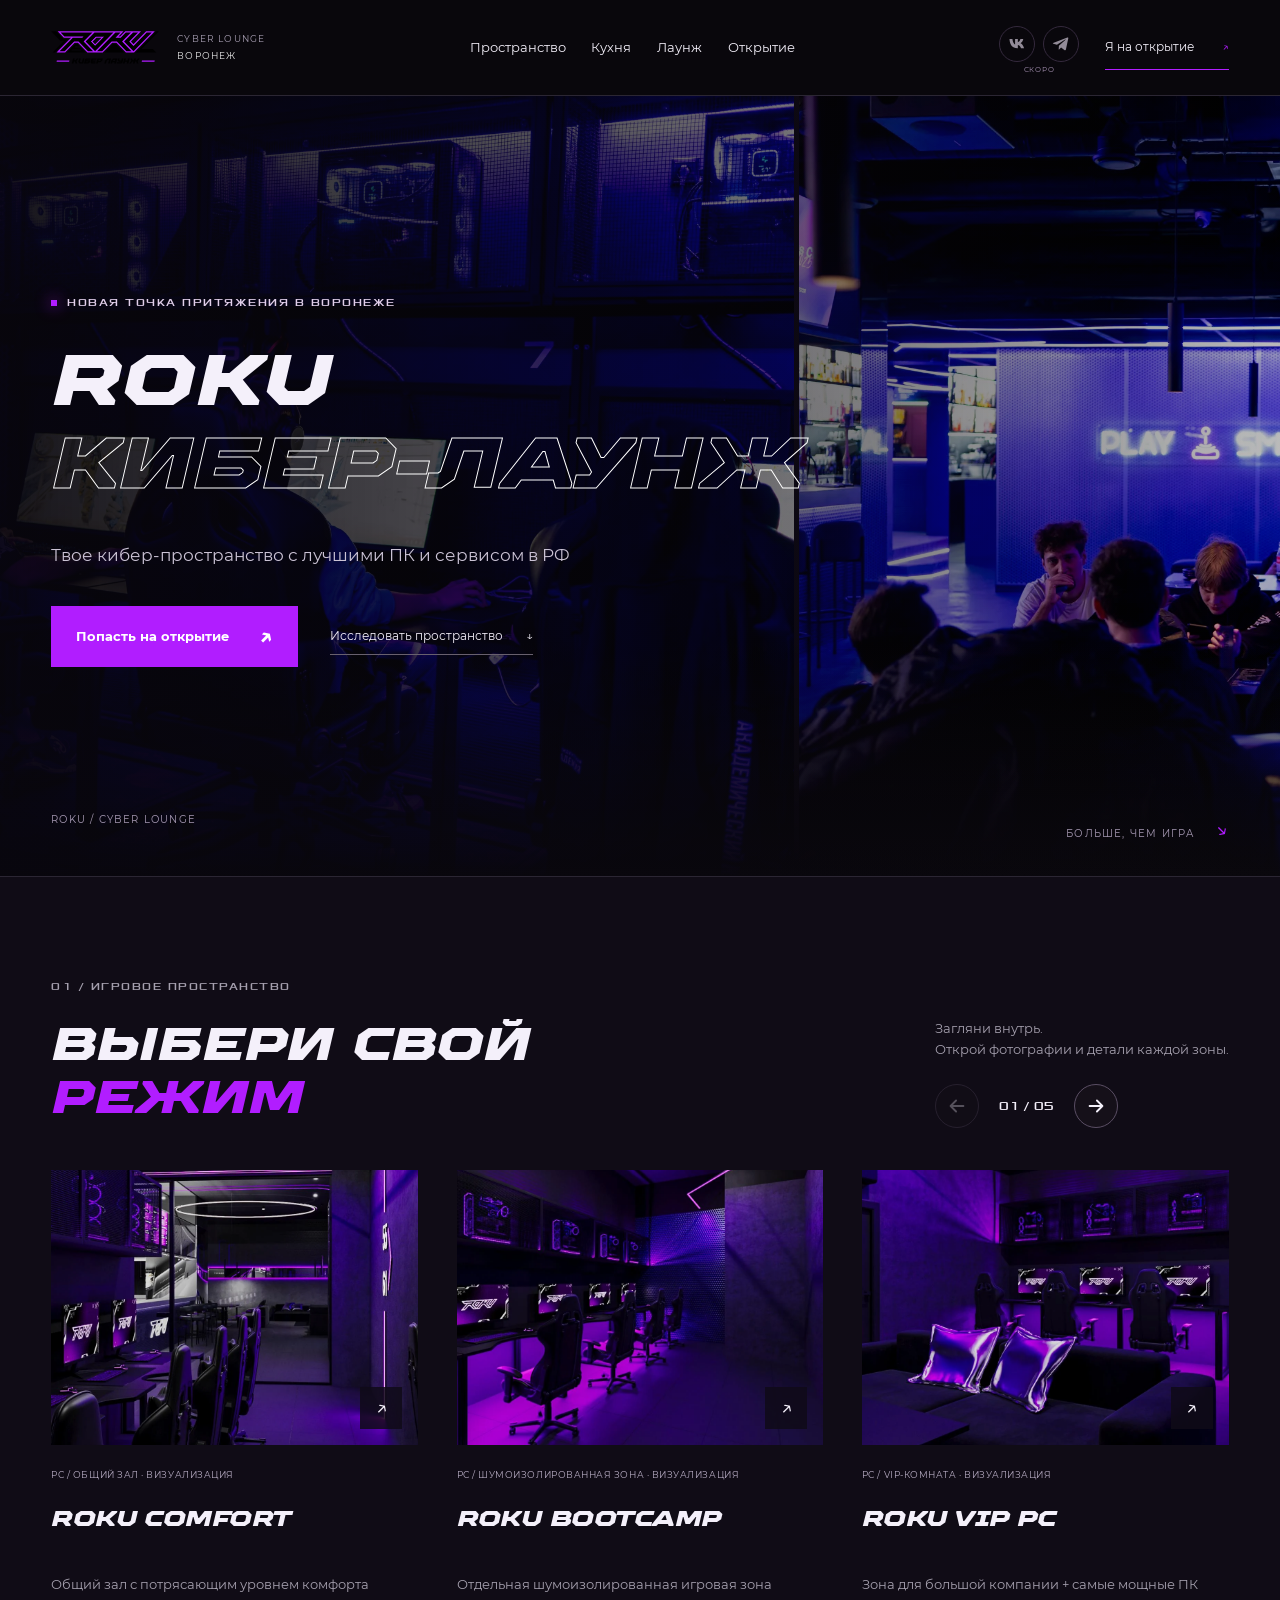
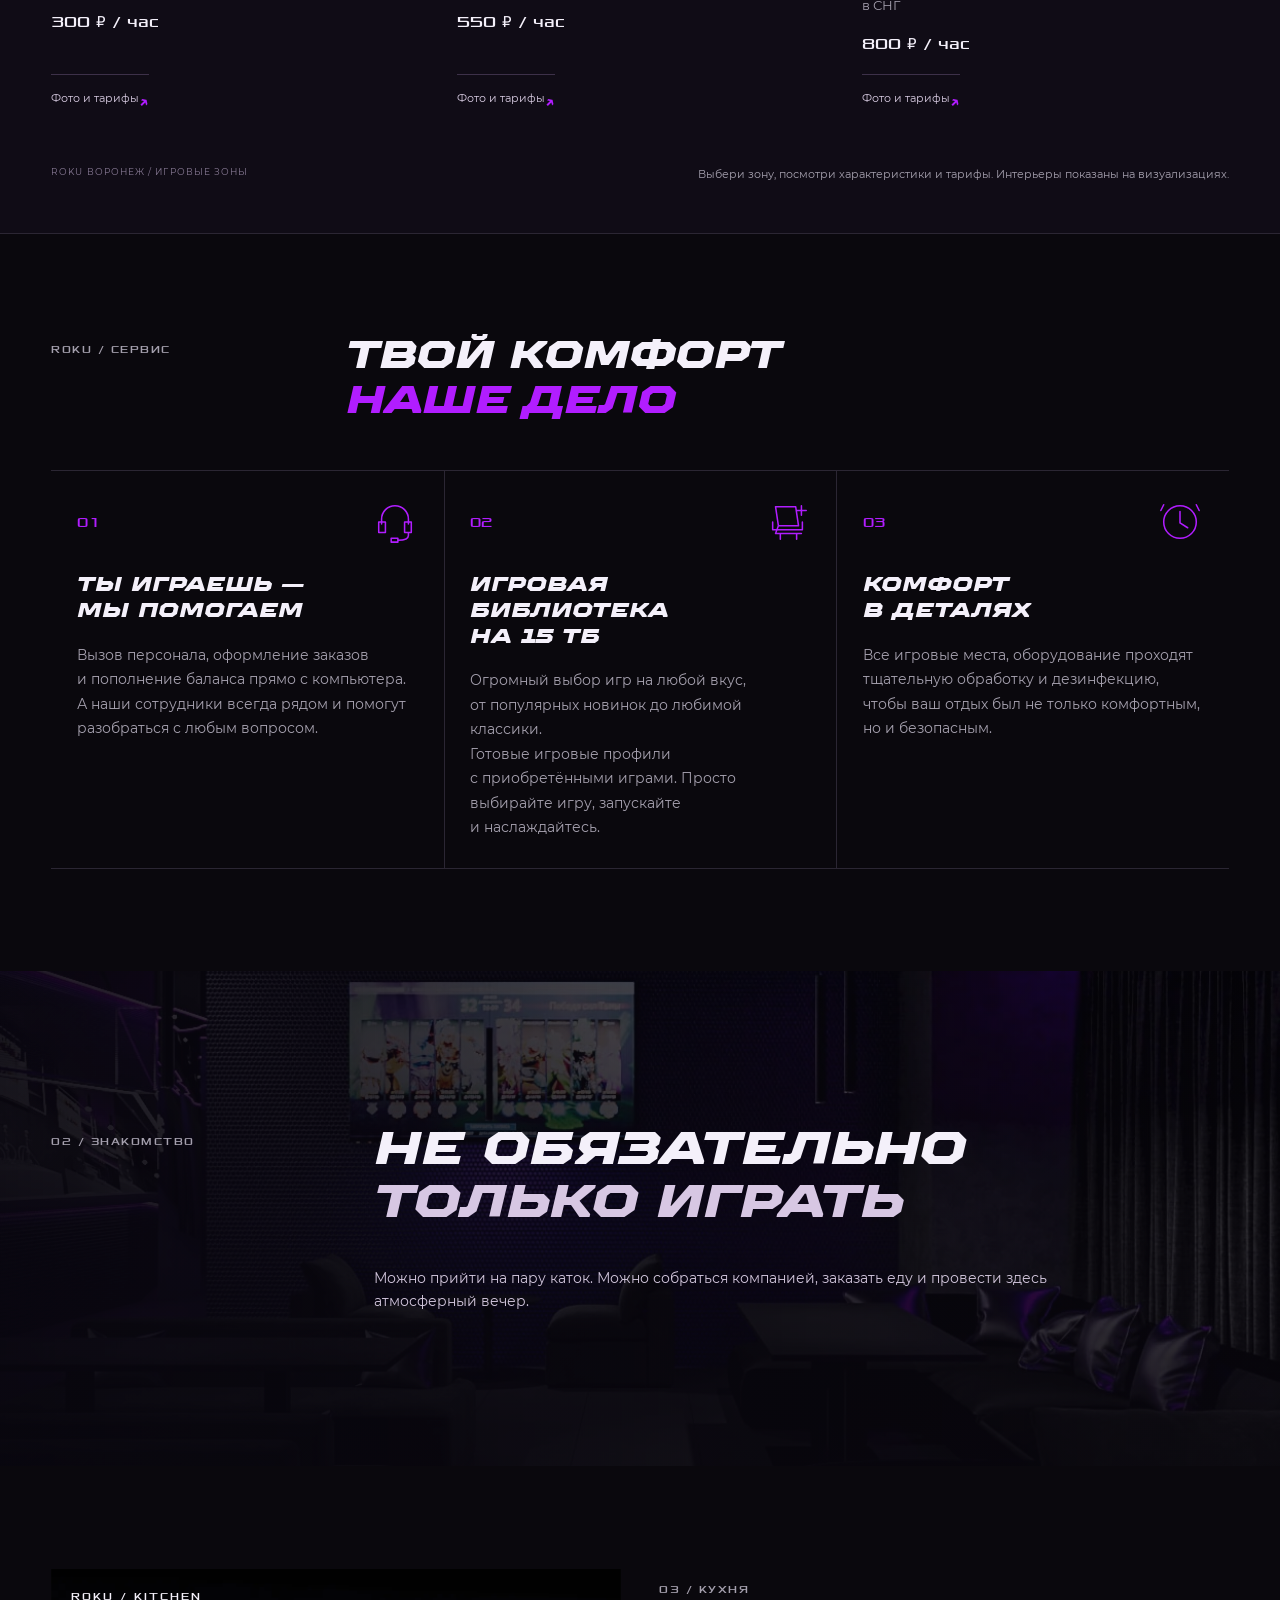
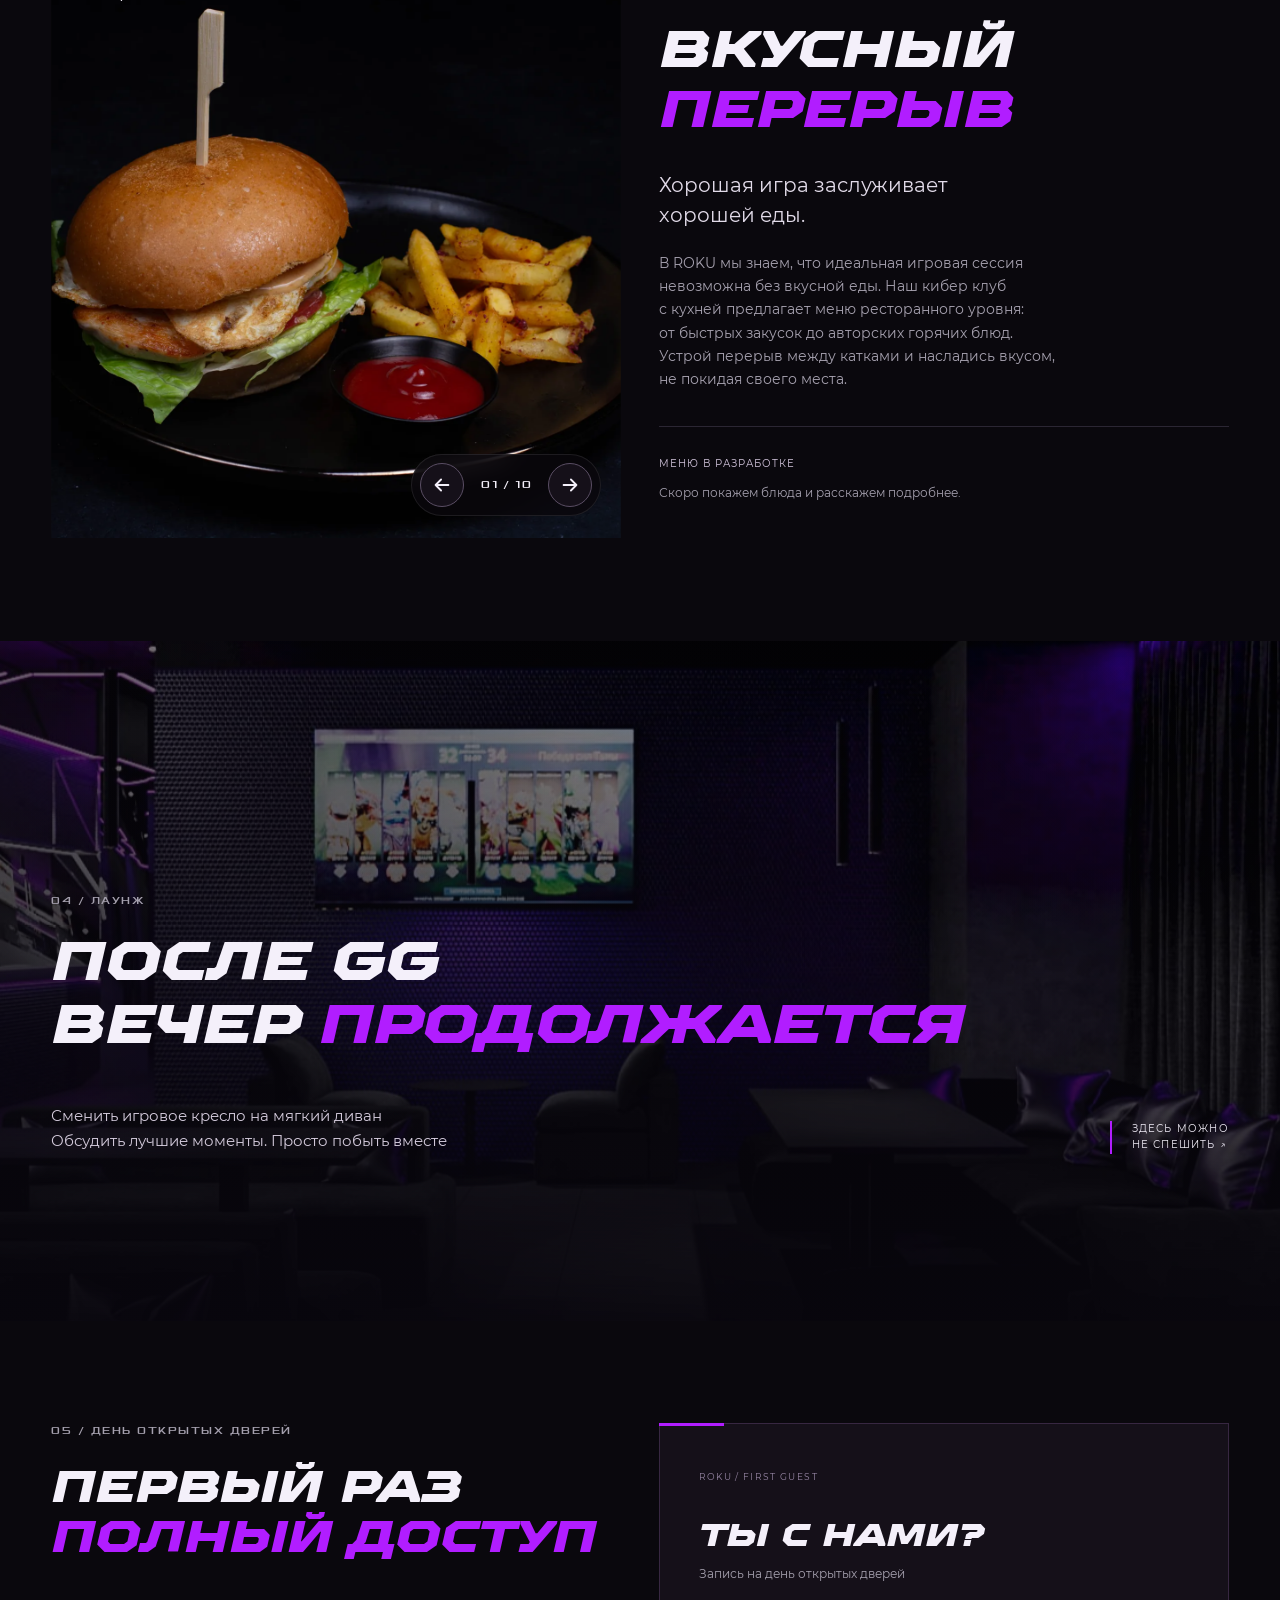
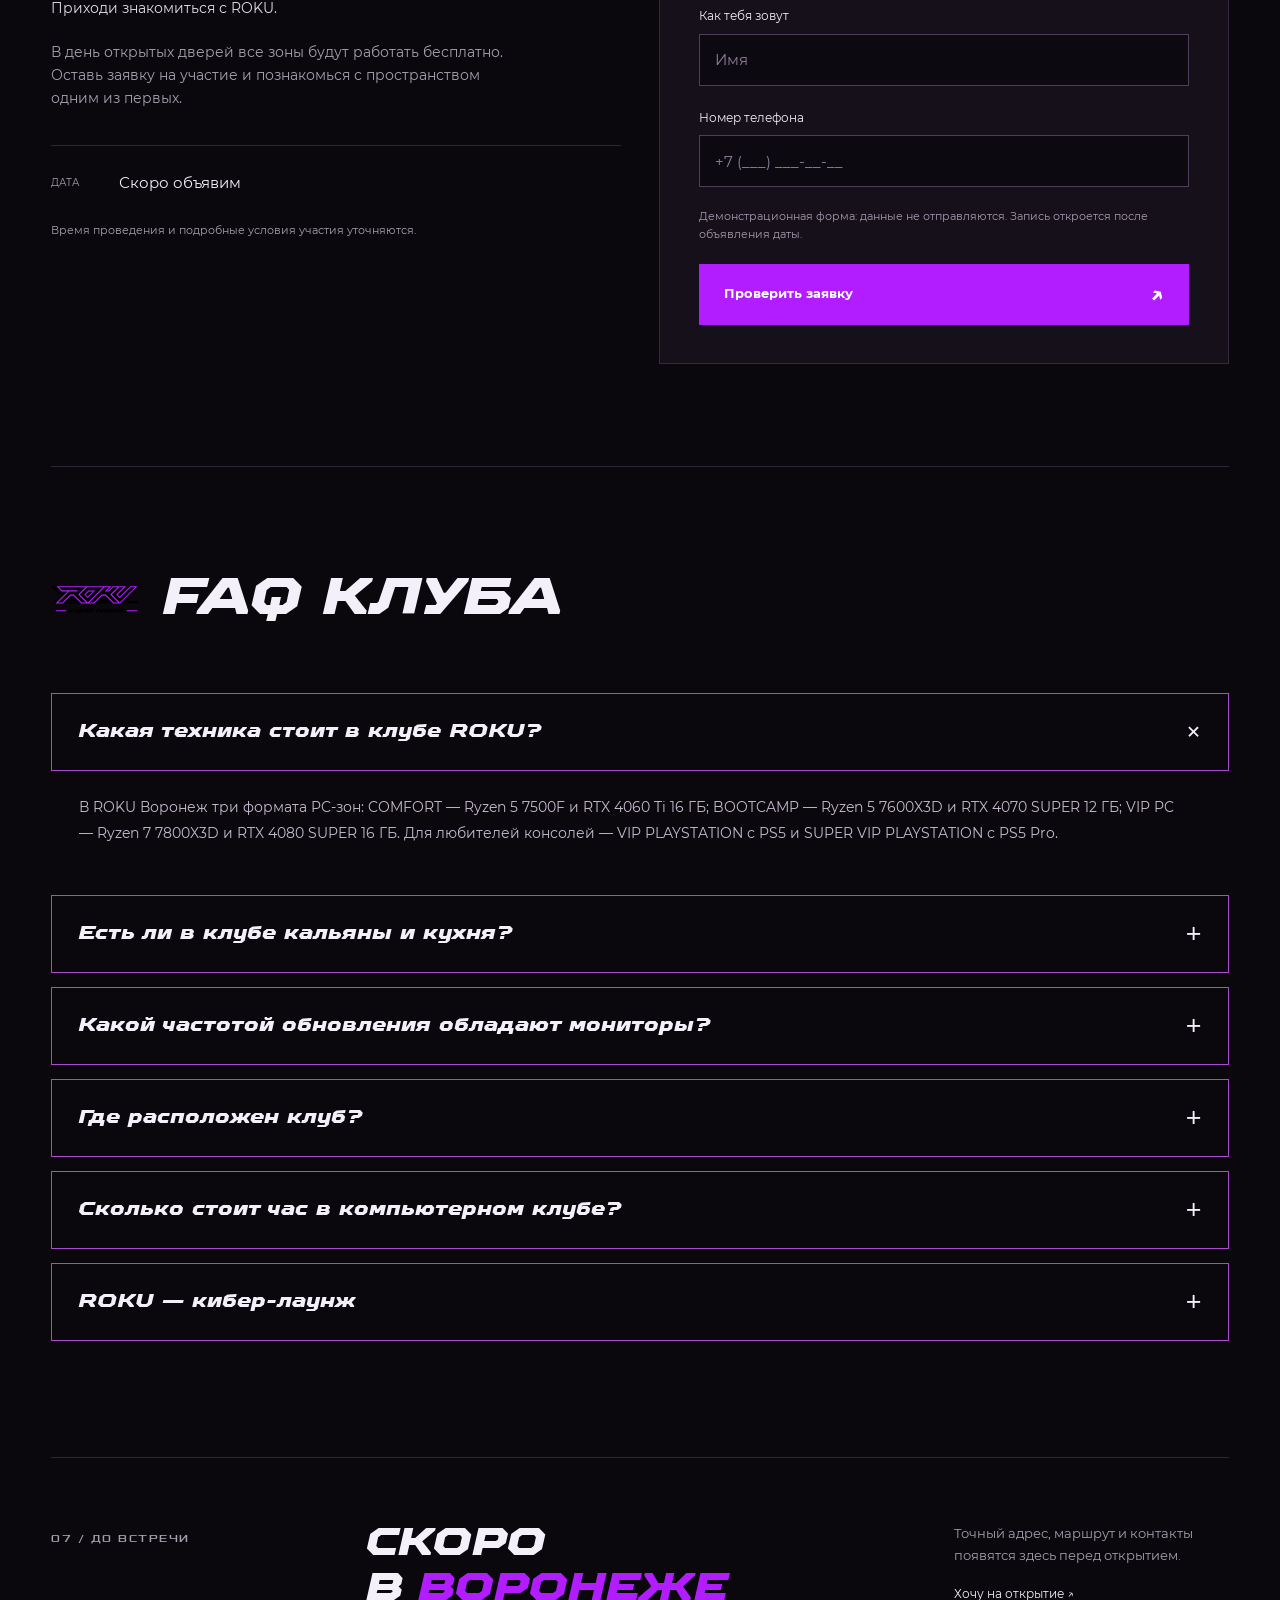
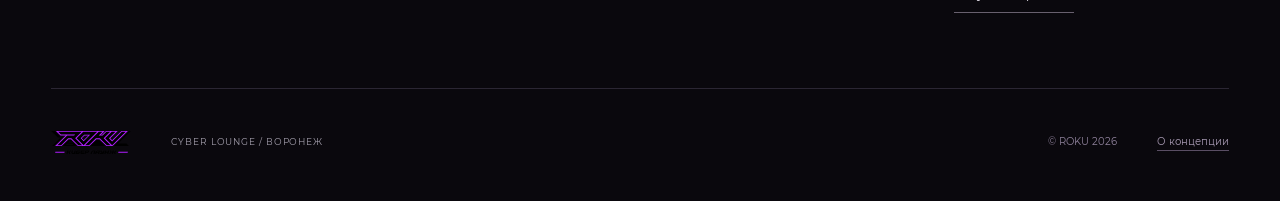
==== commit fe3f699a: "Match mobile hero and section heading sizes" ====
--- a/index.html
+++ b/index.html
@@ -1,5 +1,5 @@
 <!doctype html>
-<html lang="ru"><head><meta charset="UTF-8"><meta name="viewport" content="width=device-width, initial-scale=1"><meta name="theme-color" content="#0a080d"><meta name="description" content="ROKU Cyber Lounge в Воронеже. Игровое пространство, кухня и лаунж. Познакомься с пространством нового клуба."><title>ROKU — Cyber Lounge · Воронеж</title><link rel="preload" href="assets/Xolonium-Bold.otf" as="font" type="font/otf" crossorigin><link rel="stylesheet" href="style.css?v=cms-save-20261106-2"></head><body>
+<html lang="ru"><head><meta charset="UTF-8"><meta name="viewport" content="width=device-width, initial-scale=1"><meta name="theme-color" content="#0a080d"><meta name="description" content="ROKU Cyber Lounge в Воронеже. Игровое пространство, кухня и лаунж. Познакомься с пространством нового клуба."><title>ROKU — Cyber Lounge · Воронеж</title><link rel="preload" href="assets/Xolonium-Bold.otf" as="font" type="font/otf" crossorigin><link rel="stylesheet" href="style.css?v=mobile-title-20261106-3"></head><body>
 <header class="header"><a class="brand" href="#" aria-label="ROKU — на главную"><img src="assets/logo.svg" alt="ROKU"><span>CYBER LOUNGE<br><b>ВОРОНЕЖ</b></span></a><nav id="navigation" aria-label="Разделы сайта"><a href="#space">Пространство</a><a href="#kitchen">Кухня</a><a href="#lounge">Лаунж</a><a href="#opening">Открытие</a></nav><div class="header-socials" aria-label="Социальные сети клуба"><button class="social-icon" type="button" disabled aria-label="ВКонтакте — ссылка скоро" title="ВКонтакте — ссылка скоро"><svg viewBox="0 0 24 24" aria-hidden="true"><path d="M3 6h3.5c.4 4 2 6.1 3.2 6.7V6H13v3.8c1.2-.1 2.6-1.8 3.1-3.8h3.4c-.4 2.4-2 4.3-3.2 5.2 1.3.7 3.2 2.4 4.2 5.8h-3.7c-.6-1.8-2-3.5-3.8-3.7V17h-.4C6.1 17 3.3 12.7 3 6Z"/></svg></button><button class="social-icon" type="button" disabled aria-label="Telegram — ссылка скоро" title="Telegram — ссылка скоро"><svg viewBox="0 0 24 24" aria-hidden="true"><path d="m3.3 10.5 16.3-6.3c.8-.3 1.4.2 1.1 1.3l-2.8 13.2c-.2.9-.8 1.1-1.5.7l-4.3-3.2-2.1 2c-.2.2-.4.4-.8.4l.3-4.4 8-7.3c.3-.3-.1-.4-.5-.2l-9.9 6.2-4.2-1.3c-.9-.3-.9-.8.4-1.1Z"/></svg></button><span class="social-soon">СКОРО</span></div><a class="header-cta" href="#opening">Я на открытие <span>↗</span></a><button class="menu-button" aria-label="Открыть меню" aria-controls="navigation" aria-expanded="false">☰</button></header>
 <main>
 <section class="hero" aria-labelledby="hero-title"><div class="hero-film" aria-hidden="true"><div class="hero-film-track"><div class="hero-film-group"><img src="assets/live-gaming-wide.webp" alt="" decoding="async" fetchpriority="high"><img src="assets/live-lounge-evening.webp" alt="" decoding="async"><img src="assets/live-gaming-player.webp" alt="" decoding="async"><img src="assets/live-console-company.webp" alt="" decoding="async"><img src="assets/live-lounge-sofa.webp" alt="" decoding="async"><img src="assets/live-pc-detail.webp" alt="" decoding="async"><img src="assets/live-lounge-friends.webp" alt="" decoding="async"><img src="assets/live-company-evening.webp" alt="" decoding="async"></div><div class="hero-film-group"><img src="assets/live-gaming-wide.webp" alt="" decoding="async" fetchpriority="high"><img src="assets/live-lounge-evening.webp" alt="" decoding="async"><img src="assets/live-gaming-player.webp" alt="" decoding="async"><img src="assets/live-console-company.webp" alt="" decoding="async"><img src="assets/live-lounge-sofa.webp" alt="" decoding="async"><img src="assets/live-pc-detail.webp" alt="" decoding="async"><img src="assets/live-lounge-friends.webp" alt="" decoding="async"><img src="assets/live-company-evening.webp" alt="" decoding="async"></div></div></div><div class="hero-shade"></div><div class="hero-content"><div class="eyebrow"><i></i> НОВАЯ ТОЧКА ПРИТЯЖЕНИЯ В ВОРОНЕЖЕ</div><h1 id="hero-title">ROKU<br><em>КИБЕР-ЛАУНЖ</em></h1><p>Твое кибер-пространство с лучшими ПК и сервисом в РФ</p><div class="hero-actions"><a class="button" href="#opening">Попасть на открытие <span>↗</span></a><a class="text-link" href="#space">Исследовать пространство <span>↓</span></a></div></div><div class="hero-bottom"><span>ROKU / CYBER LOUNGE</span><span>БОЛЬШЕ, ЧЕМ ИГРА <span class="purple">↘</span></span></div></section>
@@ -14,5 +14,5 @@
 </main><footer class="wrap"><a class="brand" href="#" aria-label="ROKU — наверх"><img src="assets/logo.svg" alt="ROKU"></a><p>CYBER LOUNGE / ВОРОНЕЖ</p><span>© ROKU 2026</span><button class="footer-link" id="project-info">О концепции</button></footer><a class="mobile-cta button" href="#opening">На открытие <span>↗</span></a>
 <dialog id="zone-dialog" aria-labelledby="dialog-title"><button class="dialog-close round" aria-label="Закрыть галерею"><svg viewBox="0 0 24 24" aria-hidden="true" focusable="false"><path d="m6 6 12 12M18 6 6 18"/></svg></button><div class="dialog-grid"><div class="dialog-gallery"><img id="dialog-image" alt=""><div class="gallery-toolbar"><button class="round" id="photo-prev" aria-label="Предыдущее фото"><svg viewBox="0 0 24 24" aria-hidden="true" focusable="false"><path d="M19 12H5m6-6-6 6 6 6"/></svg></button><span id="photo-count" aria-live="polite"></span><button class="round" id="photo-next" aria-label="Следующее фото"><svg viewBox="0 0 24 24" aria-hidden="true" focusable="false"><path d="M5 12h14m-6-6 6 6-6 6"/></svg></button></div><div id="thumbnails" class="thumbnails"></div></div><div class="dialog-info"><span class="section-label" id="dialog-type"></span><h2 id="dialog-title"></h2><p id="dialog-description"></p><h3>ХАРАКТЕРИСТИКИ</h3><dl id="specs"></dl><div id="zone-pricing" class="zone-pricing"></div><p class="small" id="dialog-note"></p><a class="button" href="#opening" id="dialog-cta">Хочу на открытие ↗</a></div></div></dialog>
 <dialog id="info-dialog" aria-labelledby="info-title"><button class="dialog-close round" aria-label="Закрыть"><svg viewBox="0 0 24 24" aria-hidden="true" focusable="false"><path d="m6 6 12 12M18 6 6 18"/></svg></button><div class="info-inner"><div class="section-label">ROKU / КОНЦЕПЦИЯ</div><h2 id="info-title">ПЕРВОЕ ЗНАКОМСТВО</h2><p>Это дизайн-концепция будущего сайта ROKU в Воронеже. Использованы живые фотографии клуба в Воронеже и блюд кухни ROKU. Для PC-комнаты пока показаны предоставленные визуализации. Группировка пространств предварительная.</p><p>Комплектации, тарифы, адрес, контакты, дата открытия, меню и документы появятся после подтверждения клубом. Демонстрационная форма ничего не отправляет и не сохраняет.</p></div></dialog>
-<script src="cms-content.js?v=cms-save-20261106-2"></script>
-<script src="app.js?v=cms-save-20261106-2"></script></body></html>
+<script src="cms-content.js?v=mobile-title-20261106-3"></script>
+<script src="app.js?v=mobile-title-20261106-3"></script></body></html>
--- a/style.css
+++ b/style.css
@@ -303,3 +303,8 @@
 @media(max-width:639px){.hero h1{font-size:clamp(21px,6.1vw,34px)}.service-card h3{font-size:18px}.zone-card h3,.zone-card:last-child h3{font-size:clamp(17px,5vw,23px)}.zone-category{font-size:8px}.faq-heading{gap:12px}.faq-heading img{width:65px}.faq-heading h2{font-size:28px}.faq-item summary{padding:18px 16px;gap:16px}.faq-answer{padding:20px 16px 4px}.faq-answer p{font-size:13px}.zone-pricing dl>div{font-size:12px}.intro-section .intro{padding-block:80px}}
 .carousel-controls{flex-shrink:0}.carousel-controls>span{white-space:nowrap}
 .zone-image>img{object-position:center 65%}
+
+/* Use one heading scale for the mobile hero and the section that follows it. */
+@media(max-width:760px){
+ .hero h1,.section-top h2{font-size:clamp(24px,7.5vw,42px);line-height:1.2;letter-spacing:-.025em}
+}
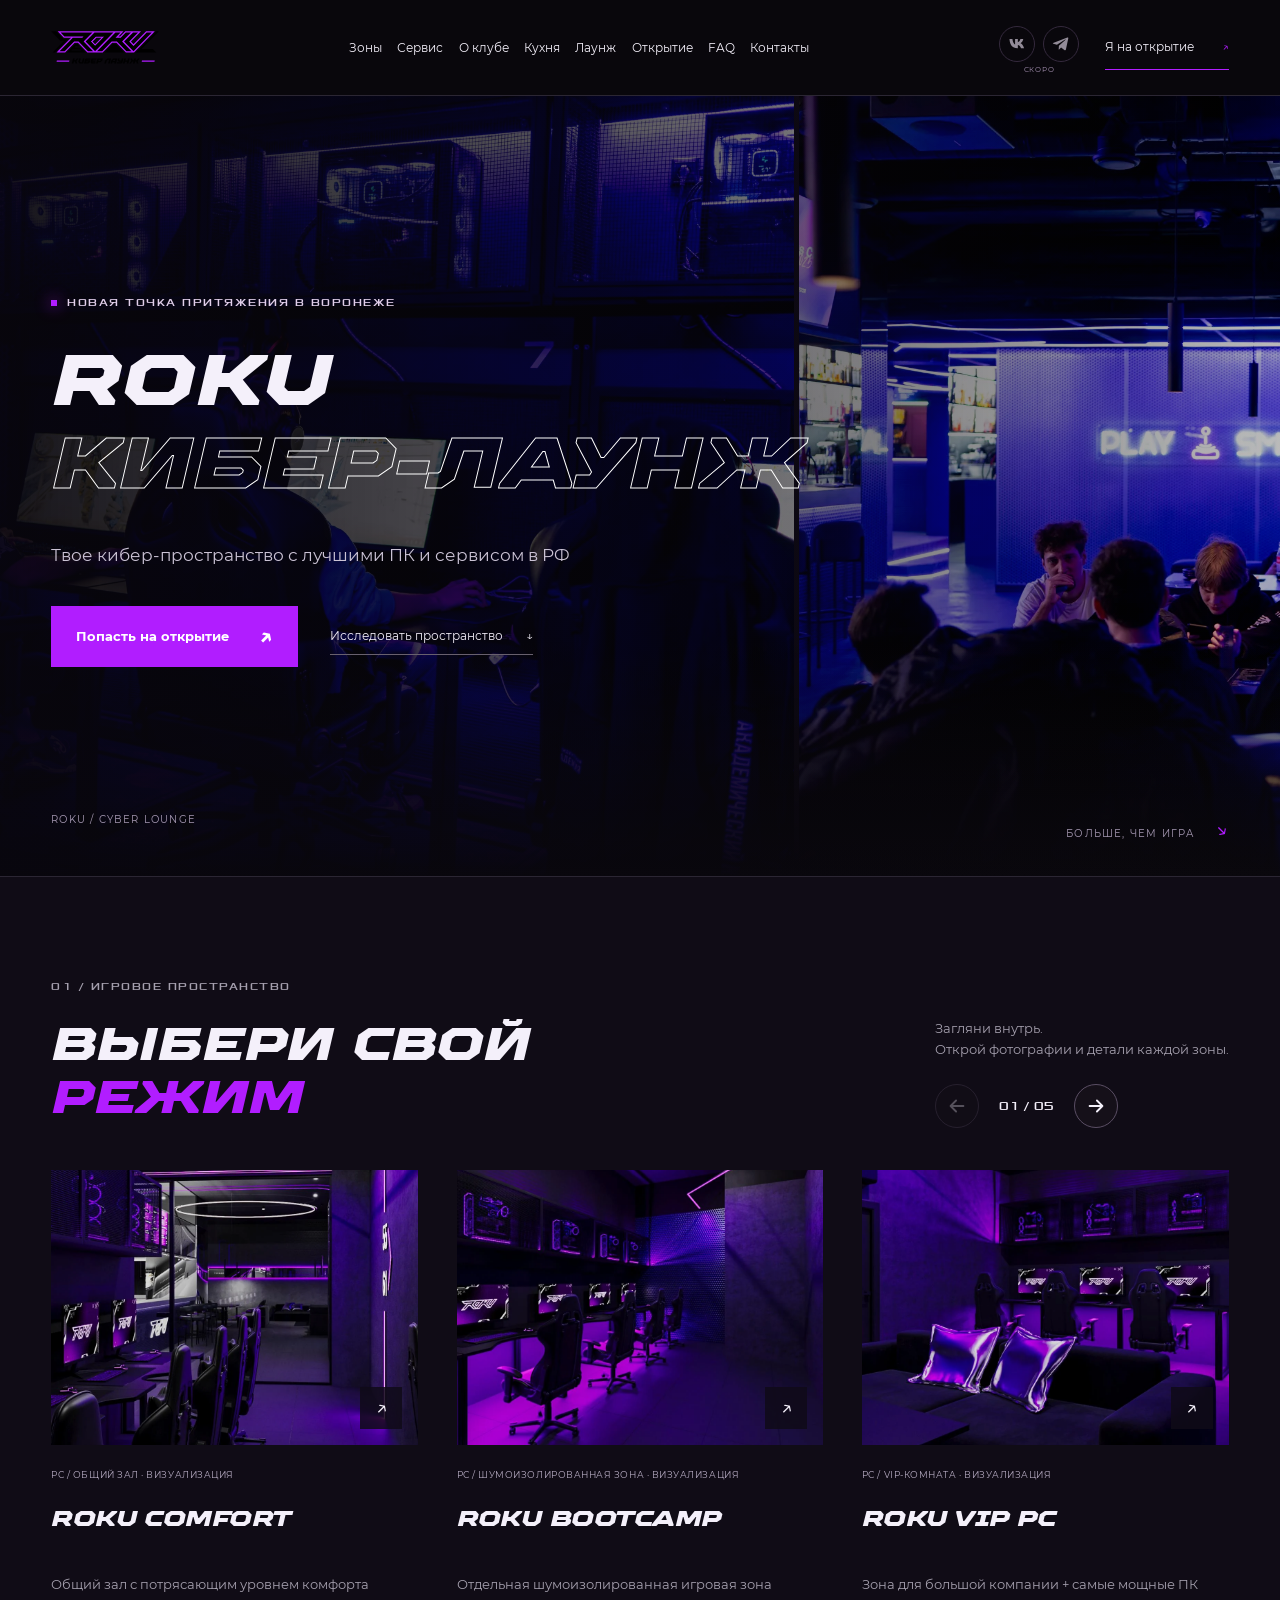
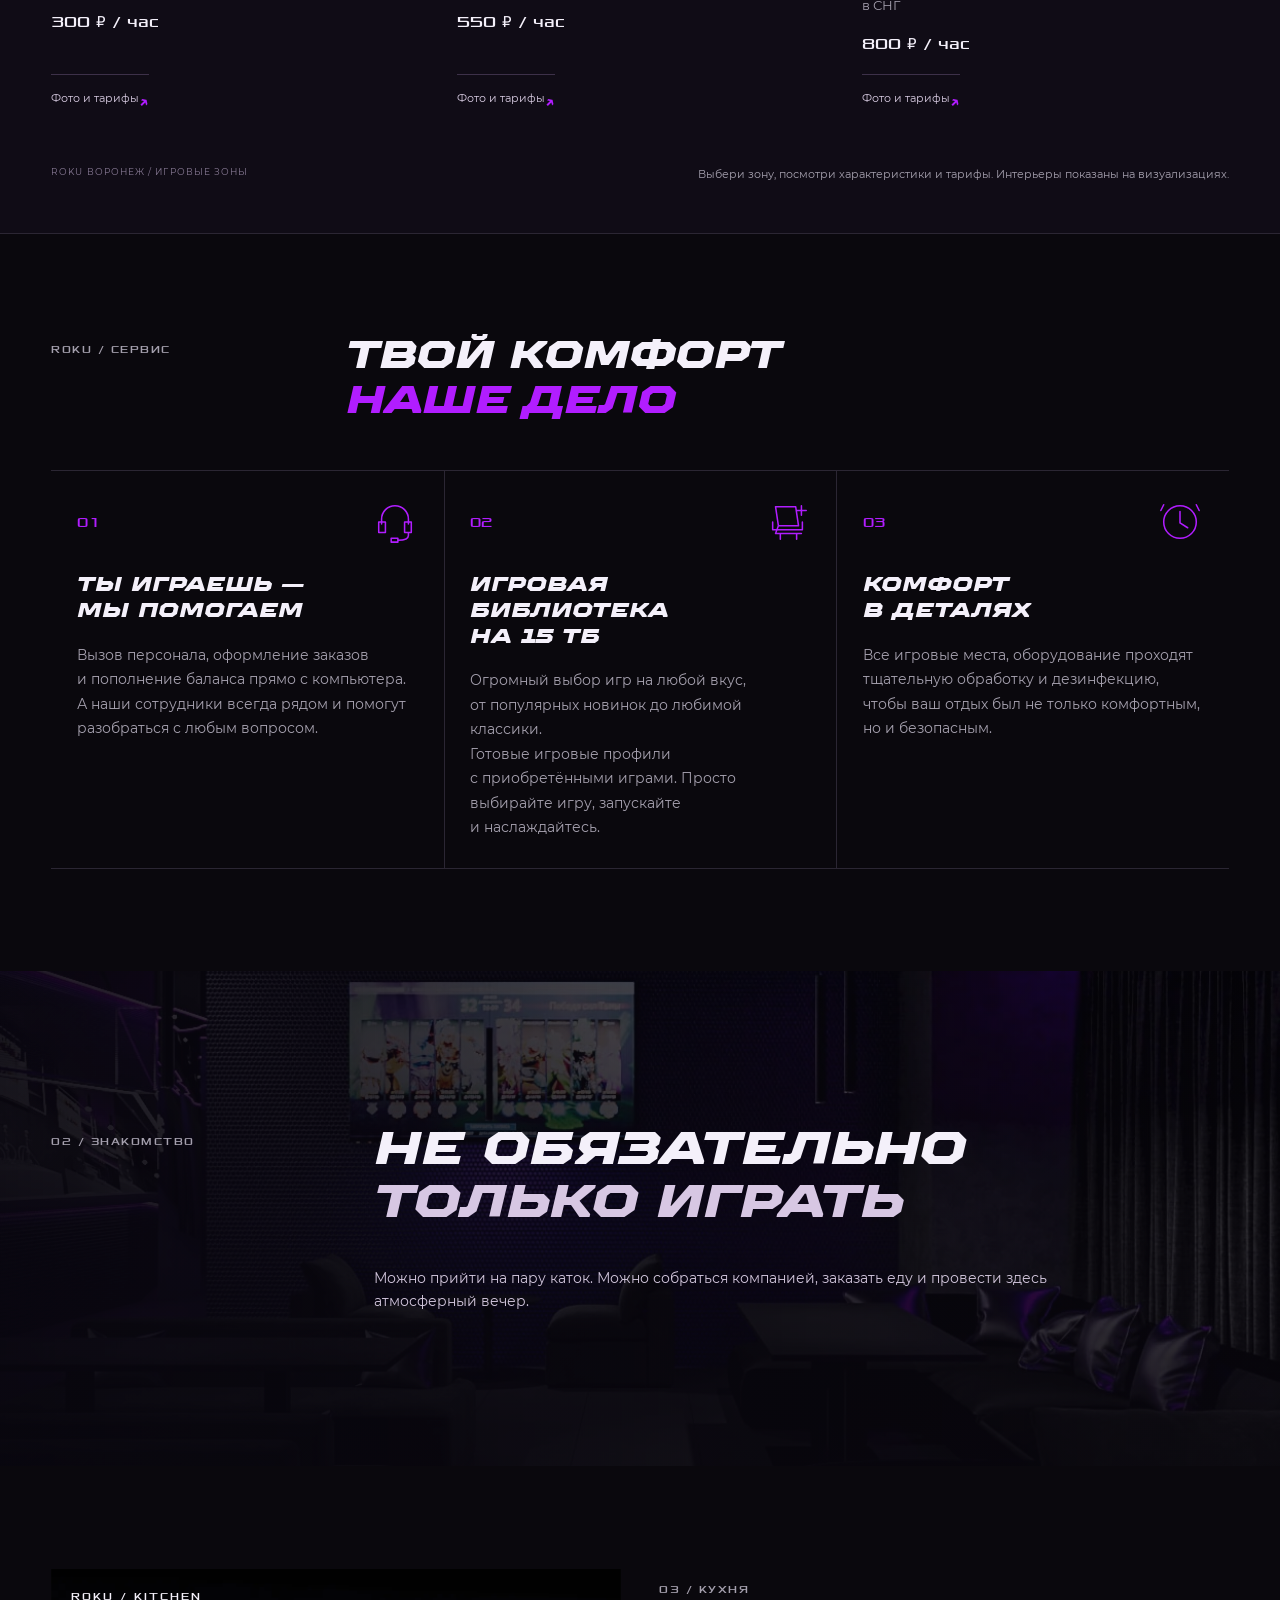
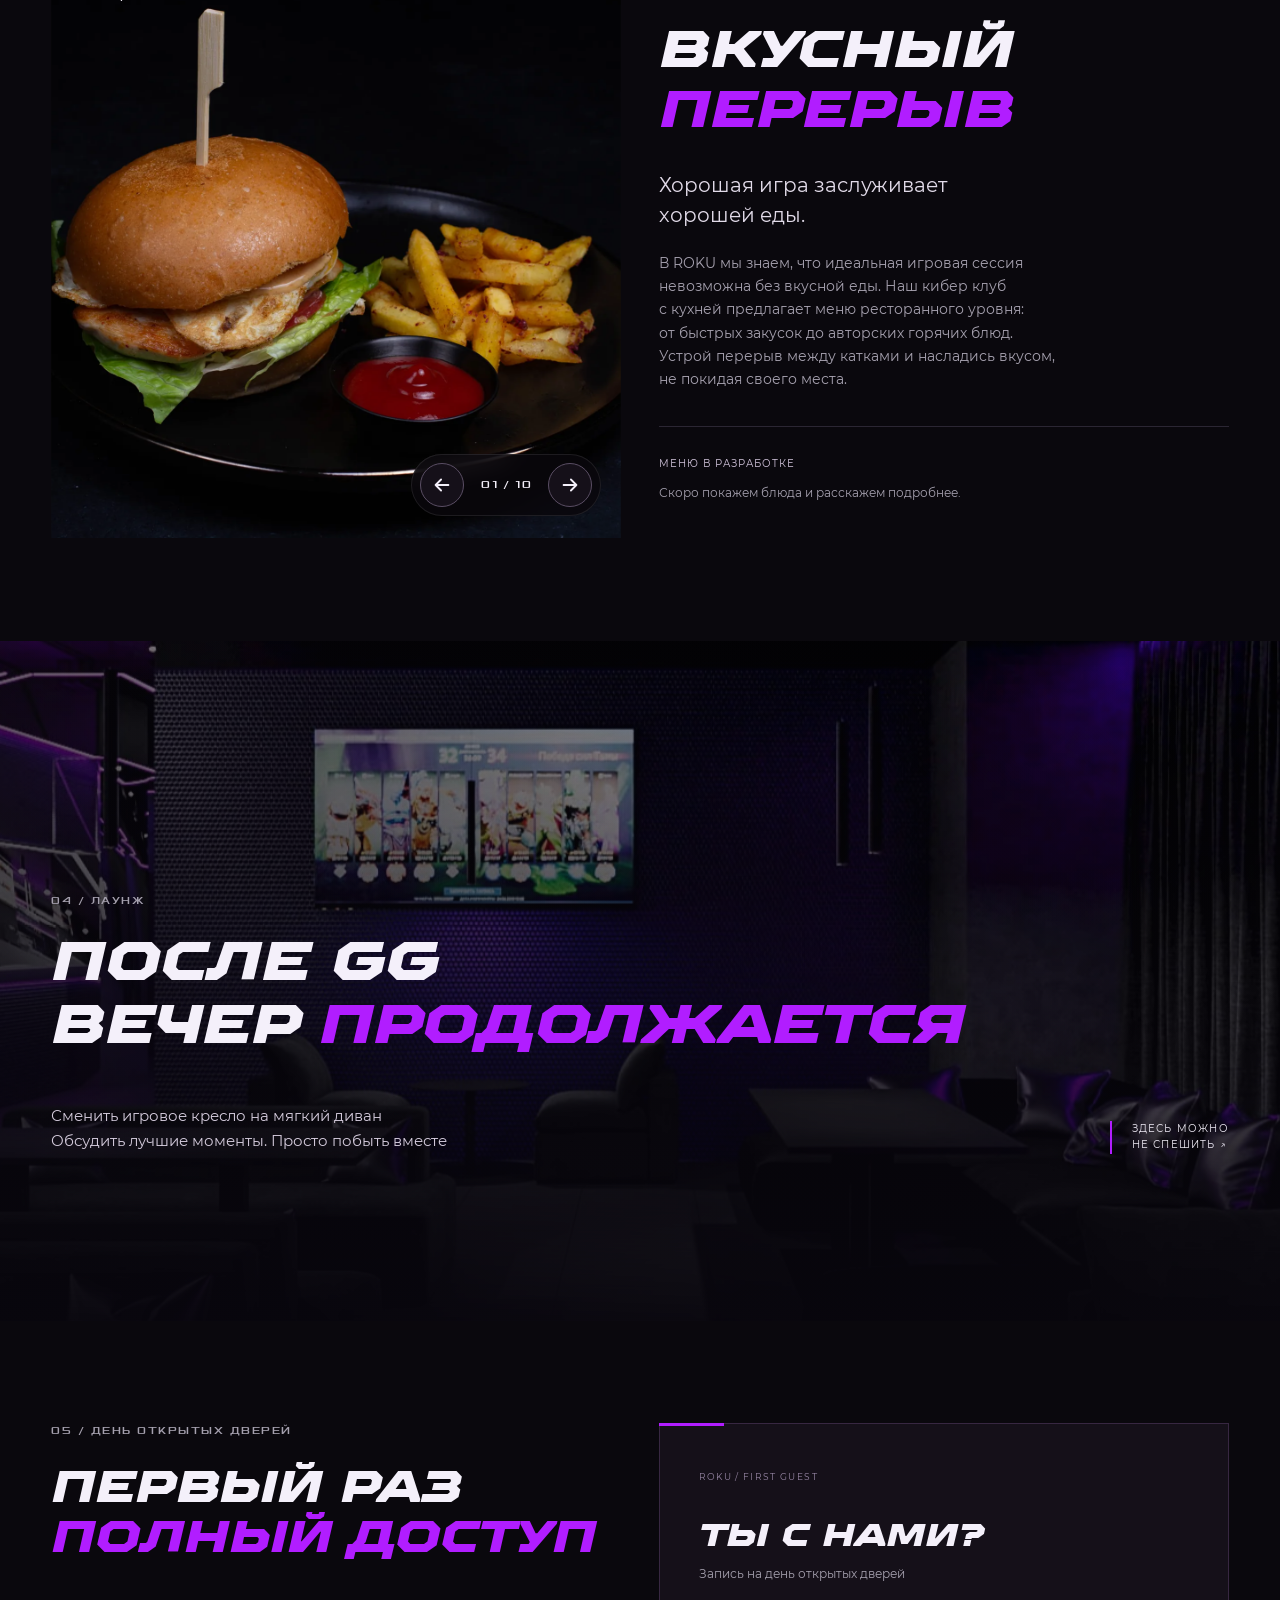
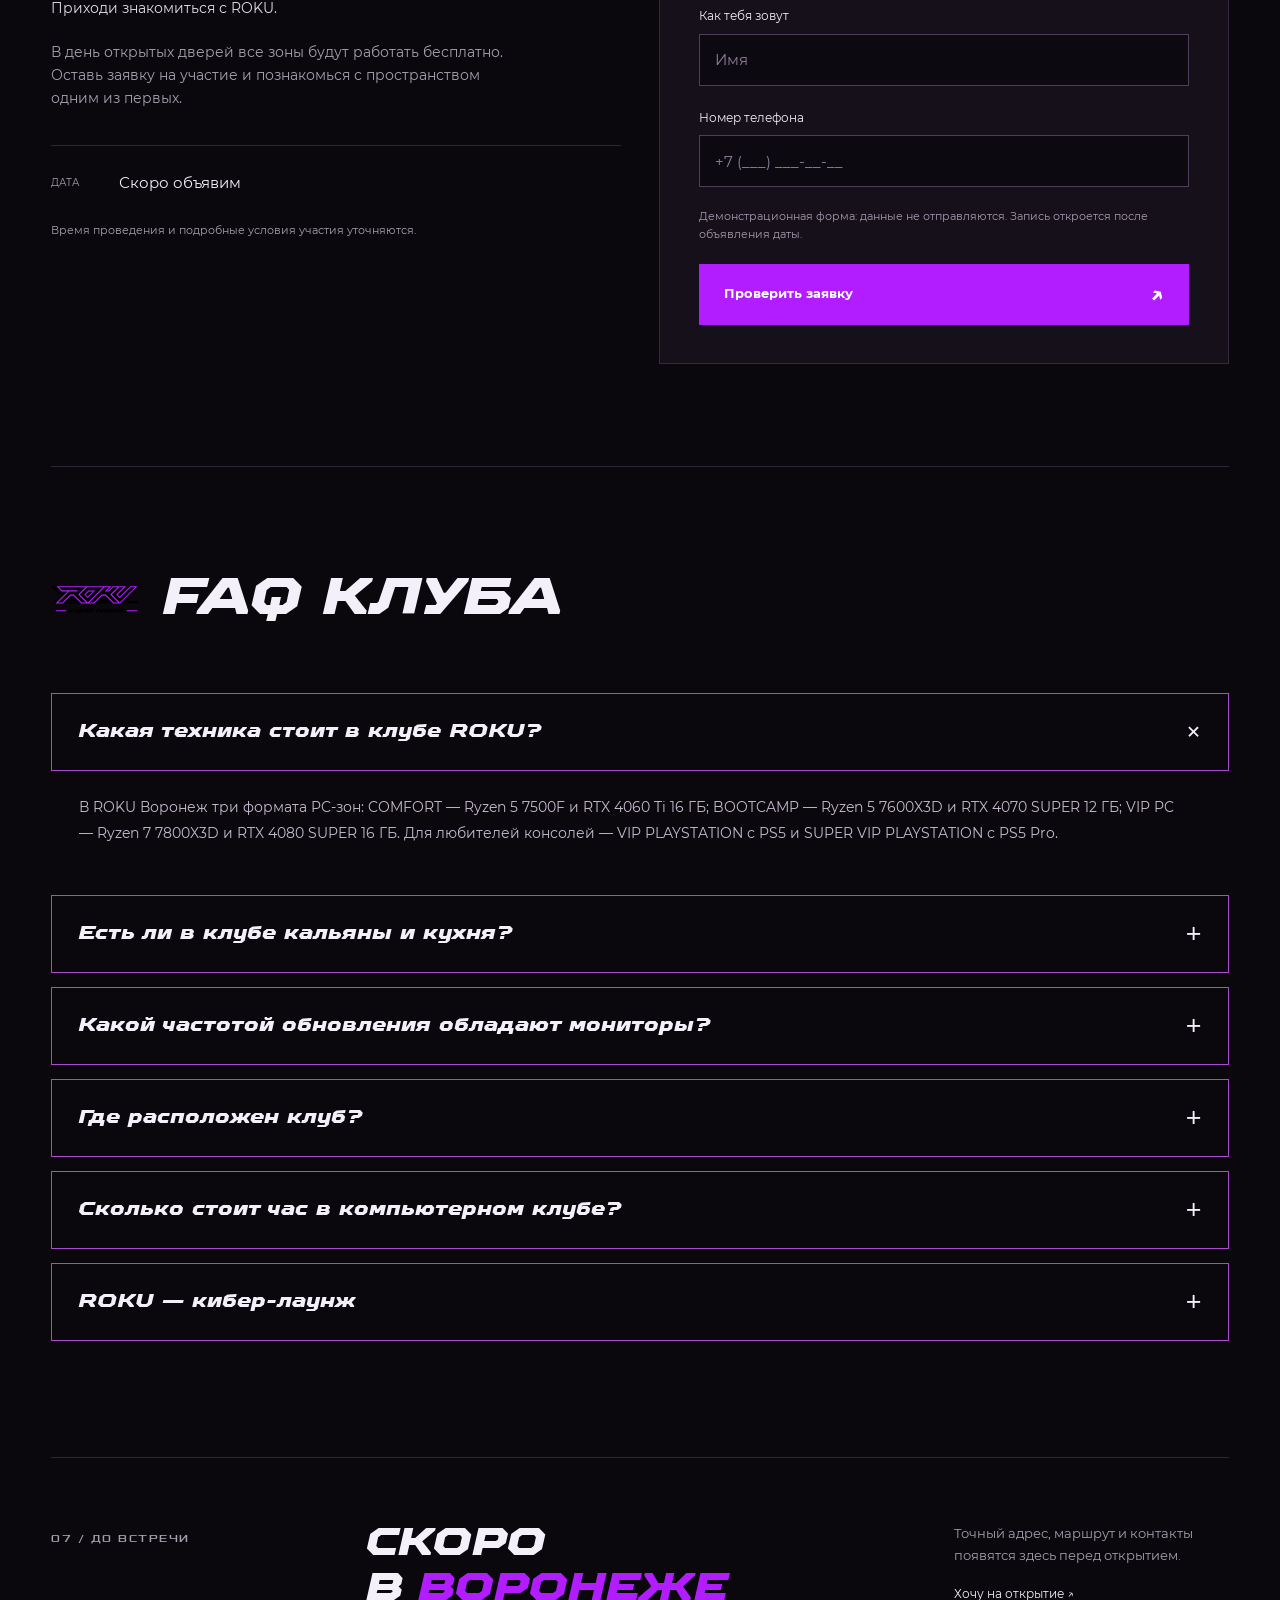
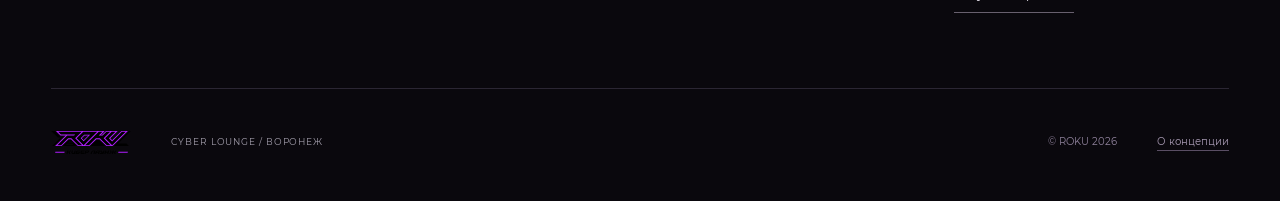
==== commit 95b1011a: "Fix bounded zone dialog and add navigation for all sections" ====
--- a/index.html
+++ b/index.html
@@ -1,6 +1,6 @@
 <!doctype html>
-<html lang="ru"><head><meta charset="UTF-8"><meta name="viewport" content="width=device-width, initial-scale=1"><meta name="theme-color" content="#0a080d"><meta name="description" content="ROKU Cyber Lounge в Воронеже. Игровое пространство, кухня и лаунж. Познакомься с пространством нового клуба."><title>ROKU — Cyber Lounge · Воронеж</title><link rel="preload" href="assets/Xolonium-Bold.otf" as="font" type="font/otf" crossorigin><link rel="stylesheet" href="style.css?v=mobile-title-20261106-3"></head><body>
-<header class="header"><a class="brand" href="#" aria-label="ROKU — на главную"><img src="assets/logo.svg" alt="ROKU"><span>CYBER LOUNGE<br><b>ВОРОНЕЖ</b></span></a><nav id="navigation" aria-label="Разделы сайта"><a href="#space">Пространство</a><a href="#kitchen">Кухня</a><a href="#lounge">Лаунж</a><a href="#opening">Открытие</a></nav><div class="header-socials" aria-label="Социальные сети клуба"><button class="social-icon" type="button" disabled aria-label="ВКонтакте — ссылка скоро" title="ВКонтакте — ссылка скоро"><svg viewBox="0 0 24 24" aria-hidden="true"><path d="M3 6h3.5c.4 4 2 6.1 3.2 6.7V6H13v3.8c1.2-.1 2.6-1.8 3.1-3.8h3.4c-.4 2.4-2 4.3-3.2 5.2 1.3.7 3.2 2.4 4.2 5.8h-3.7c-.6-1.8-2-3.5-3.8-3.7V17h-.4C6.1 17 3.3 12.7 3 6Z"/></svg></button><button class="social-icon" type="button" disabled aria-label="Telegram — ссылка скоро" title="Telegram — ссылка скоро"><svg viewBox="0 0 24 24" aria-hidden="true"><path d="m3.3 10.5 16.3-6.3c.8-.3 1.4.2 1.1 1.3l-2.8 13.2c-.2.9-.8 1.1-1.5.7l-4.3-3.2-2.1 2c-.2.2-.4.4-.8.4l.3-4.4 8-7.3c.3-.3-.1-.4-.5-.2l-9.9 6.2-4.2-1.3c-.9-.3-.9-.8.4-1.1Z"/></svg></button><span class="social-soon">СКОРО</span></div><a class="header-cta" href="#opening">Я на открытие <span>↗</span></a><button class="menu-button" aria-label="Открыть меню" aria-controls="navigation" aria-expanded="false">☰</button></header>
+<html lang="ru"><head><meta charset="UTF-8"><meta name="viewport" content="width=device-width, initial-scale=1"><meta name="theme-color" content="#0a080d"><meta name="description" content="ROKU Cyber Lounge в Воронеже. Игровое пространство, кухня и лаунж. Познакомься с пространством нового клуба."><title>ROKU — Cyber Lounge · Воронеж</title><link rel="preload" href="assets/Xolonium-Bold.otf" as="font" type="font/otf" crossorigin><link rel="stylesheet" href="style.css?v=overlay-nav-20261106-4"></head><body>
+<header class="header"><a class="brand" href="#" aria-label="ROKU — на главную"><img src="assets/logo.svg" alt="ROKU"><span>CYBER LOUNGE<br><b>ВОРОНЕЖ</b></span></a><nav id="navigation" aria-label="Разделы сайта"><a href="#space">Зоны</a><a href="#service">Сервис</a><a href="#about">О клубе</a><a href="#kitchen">Кухня</a><a href="#lounge">Лаунж</a><a href="#opening">Открытие</a><a href="#faq">FAQ</a><a href="#contacts">Контакты</a></nav><div class="header-socials" aria-label="Социальные сети клуба"><button class="social-icon" type="button" disabled aria-label="ВКонтакте — ссылка скоро" title="ВКонтакте — ссылка скоро"><svg viewBox="0 0 24 24" aria-hidden="true"><path d="M3 6h3.5c.4 4 2 6.1 3.2 6.7V6H13v3.8c1.2-.1 2.6-1.8 3.1-3.8h3.4c-.4 2.4-2 4.3-3.2 5.2 1.3.7 3.2 2.4 4.2 5.8h-3.7c-.6-1.8-2-3.5-3.8-3.7V17h-.4C6.1 17 3.3 12.7 3 6Z"/></svg></button><button class="social-icon" type="button" disabled aria-label="Telegram — ссылка скоро" title="Telegram — ссылка скоро"><svg viewBox="0 0 24 24" aria-hidden="true"><path d="m3.3 10.5 16.3-6.3c.8-.3 1.4.2 1.1 1.3l-2.8 13.2c-.2.9-.8 1.1-1.5.7l-4.3-3.2-2.1 2c-.2.2-.4.4-.8.4l.3-4.4 8-7.3c.3-.3-.1-.4-.5-.2l-9.9 6.2-4.2-1.3c-.9-.3-.9-.8.4-1.1Z"/></svg></button><span class="social-soon">СКОРО</span></div><a class="header-cta" href="#opening">Я на открытие <span>↗</span></a><button class="menu-button" aria-label="Открыть меню" aria-controls="navigation" aria-expanded="false">☰</button></header>
 <main>
 <section class="hero" aria-labelledby="hero-title"><div class="hero-film" aria-hidden="true"><div class="hero-film-track"><div class="hero-film-group"><img src="assets/live-gaming-wide.webp" alt="" decoding="async" fetchpriority="high"><img src="assets/live-lounge-evening.webp" alt="" decoding="async"><img src="assets/live-gaming-player.webp" alt="" decoding="async"><img src="assets/live-console-company.webp" alt="" decoding="async"><img src="assets/live-lounge-sofa.webp" alt="" decoding="async"><img src="assets/live-pc-detail.webp" alt="" decoding="async"><img src="assets/live-lounge-friends.webp" alt="" decoding="async"><img src="assets/live-company-evening.webp" alt="" decoding="async"></div><div class="hero-film-group"><img src="assets/live-gaming-wide.webp" alt="" decoding="async" fetchpriority="high"><img src="assets/live-lounge-evening.webp" alt="" decoding="async"><img src="assets/live-gaming-player.webp" alt="" decoding="async"><img src="assets/live-console-company.webp" alt="" decoding="async"><img src="assets/live-lounge-sofa.webp" alt="" decoding="async"><img src="assets/live-pc-detail.webp" alt="" decoding="async"><img src="assets/live-lounge-friends.webp" alt="" decoding="async"><img src="assets/live-company-evening.webp" alt="" decoding="async"></div></div></div><div class="hero-shade"></div><div class="hero-content"><div class="eyebrow"><i></i> НОВАЯ ТОЧКА ПРИТЯЖЕНИЯ В ВОРОНЕЖЕ</div><h1 id="hero-title">ROKU<br><em>КИБЕР-ЛАУНЖ</em></h1><p>Твое кибер-пространство с лучшими ПК и сервисом в РФ</p><div class="hero-actions"><a class="button" href="#opening">Попасть на открытие <span>↗</span></a><a class="text-link" href="#space">Исследовать пространство <span>↓</span></a></div></div><div class="hero-bottom"><span>ROKU / CYBER LOUNGE</span><span>БОЛЬШЕ, ЧЕМ ИГРА <span class="purple">↘</span></span></div></section>
 <section class="space-section" id="space"><div class="wrap section-top"><div><div class="section-label">01 / ИГРОВОЕ ПРОСТРАНСТВО</div><h2>ВЫБЕРИ СВОЙ<br><em>РЕЖИМ</em></h2></div><div class="section-aside"><p>Загляни внутрь.<br>Открой фотографии и детали каждой зоны.</p><div class="carousel-controls"><button class="round" id="zone-prev" aria-label="Предыдущие зоны"><svg viewBox="0 0 24 24" aria-hidden="true" focusable="false"><path d="M19 12H5m6-6-6 6 6 6"/></svg></button><span id="zone-position" aria-live="polite">01 / 05</span><button class="round" id="zone-next" aria-label="Следующие зоны"><svg viewBox="0 0 24 24" aria-hidden="true" focusable="false"><path d="M5 12h14m-6-6 6 6-6 6"/></svg></button></div></div></div><div class="zone-track" id="zone-track" aria-label="Галерея пространств"></div><div class="wrap space-note"><span>ROKU ВОРОНЕЖ / ИГРОВЫЕ ЗОНЫ</span><p>Выбери зону, посмотри характеристики и тарифы. Интерьеры показаны на визуализациях.</p></div></section>
@@ -14,5 +14,5 @@
 </main><footer class="wrap"><a class="brand" href="#" aria-label="ROKU — наверх"><img src="assets/logo.svg" alt="ROKU"></a><p>CYBER LOUNGE / ВОРОНЕЖ</p><span>© ROKU 2026</span><button class="footer-link" id="project-info">О концепции</button></footer><a class="mobile-cta button" href="#opening">На открытие <span>↗</span></a>
 <dialog id="zone-dialog" aria-labelledby="dialog-title"><button class="dialog-close round" aria-label="Закрыть галерею"><svg viewBox="0 0 24 24" aria-hidden="true" focusable="false"><path d="m6 6 12 12M18 6 6 18"/></svg></button><div class="dialog-grid"><div class="dialog-gallery"><img id="dialog-image" alt=""><div class="gallery-toolbar"><button class="round" id="photo-prev" aria-label="Предыдущее фото"><svg viewBox="0 0 24 24" aria-hidden="true" focusable="false"><path d="M19 12H5m6-6-6 6 6 6"/></svg></button><span id="photo-count" aria-live="polite"></span><button class="round" id="photo-next" aria-label="Следующее фото"><svg viewBox="0 0 24 24" aria-hidden="true" focusable="false"><path d="M5 12h14m-6-6 6 6-6 6"/></svg></button></div><div id="thumbnails" class="thumbnails"></div></div><div class="dialog-info"><span class="section-label" id="dialog-type"></span><h2 id="dialog-title"></h2><p id="dialog-description"></p><h3>ХАРАКТЕРИСТИКИ</h3><dl id="specs"></dl><div id="zone-pricing" class="zone-pricing"></div><p class="small" id="dialog-note"></p><a class="button" href="#opening" id="dialog-cta">Хочу на открытие ↗</a></div></div></dialog>
 <dialog id="info-dialog" aria-labelledby="info-title"><button class="dialog-close round" aria-label="Закрыть"><svg viewBox="0 0 24 24" aria-hidden="true" focusable="false"><path d="m6 6 12 12M18 6 6 18"/></svg></button><div class="info-inner"><div class="section-label">ROKU / КОНЦЕПЦИЯ</div><h2 id="info-title">ПЕРВОЕ ЗНАКОМСТВО</h2><p>Это дизайн-концепция будущего сайта ROKU в Воронеже. Использованы живые фотографии клуба в Воронеже и блюд кухни ROKU. Для PC-комнаты пока показаны предоставленные визуализации. Группировка пространств предварительная.</p><p>Комплектации, тарифы, адрес, контакты, дата открытия, меню и документы появятся после подтверждения клубом. Демонстрационная форма ничего не отправляет и не сохраняет.</p></div></dialog>
-<script src="cms-content.js?v=mobile-title-20261106-3"></script>
-<script src="app.js?v=mobile-title-20261106-3"></script></body></html>
+<script src="cms-content.js?v=overlay-nav-20261106-4"></script>
+<script src="app.js?v=overlay-nav-20261106-4"></script></body></html>
--- a/style.css
+++ b/style.css
@@ -308,3 +308,30 @@
 @media(max-width:760px){
  .hero h1,.section-top h2{font-size:clamp(24px,7.5vw,42px);line-height:1.2;letter-spacing:-.025em}
 }
+
+/* Keep photo sizing independent of intrinsic image height (including Safari). */
+#zone-dialog{position:fixed;inset:0;margin:auto;width:min(1180px,calc(100vw - 32px));height:min(820px,calc(100svh - 32px));max-height:calc(100svh - 32px);overflow:hidden}
+#zone-dialog .dialog-grid{display:grid;grid-template-columns:repeat(2,minmax(0,1fr));height:100%;min-height:0}
+#zone-dialog .dialog-gallery{display:flex;flex-direction:column;min-height:0;overflow:hidden}
+#zone-dialog .dialog-image-stage{flex:1;min-height:160px;height:100%;max-height:none;aspect-ratio:auto;position:relative}
+#zone-dialog #dialog-image{position:absolute;inset:0;width:100%;height:100%;object-fit:contain}
+#zone-dialog .dialog-info{min-height:0;height:100%;overflow-y:auto;overscroll-behavior:contain;padding:64px 32px 32px;scrollbar-width:thin}
+#zone-dialog .dialog-close{position:absolute;inset:14px 14px auto auto;float:none;margin:0;z-index:5}
+#zone-dialog .gallery-toolbar,#zone-dialog .thumbnails{flex-shrink:0}
+.header nav{gap:clamp(12px,1.2vw,22px);font-size:12px}
+@media(max-width:1499px){.header .brand span{display:none}}
+@media(max-width:1199px){
+ .header{height:76px}.header-cta{display:none}.header-socials{margin-left:auto}
+ .menu-button{display:block;flex-shrink:0;background:none;border:1px solid #45364f;width:40px;height:40px;font-size:18px}
+ .header nav{display:none;position:absolute;left:0;right:0;top:76px;max-height:calc(100svh - 96px);overflow:auto;background:#130d1bf8;padding:24px var(--page-gutter);border-bottom:1px solid #45364f;white-space:normal}
+ .header nav.open{display:grid;grid-template-columns:repeat(2,minmax(0,1fr));gap:8px 24px}
+ .header nav a{display:block;padding:12px 0;font-size:14px}
+ .header nav a::after{bottom:5px}
+}
+@media(max-width:899px){
+ #zone-dialog{width:calc(100vw - 20px);height:calc(100svh - 20px);max-height:calc(100svh - 20px)}
+ #zone-dialog .dialog-grid{grid-template-columns:1fr;grid-template-rows:minmax(180px,38svh) minmax(0,1fr)}
+ #zone-dialog .dialog-image-stage{min-height:100px}
+ #zone-dialog .dialog-info{padding:24px 22px 32px}
+ #zone-dialog .dialog-info h2{font-size:clamp(18px,4.7vw,28px)}
+}
